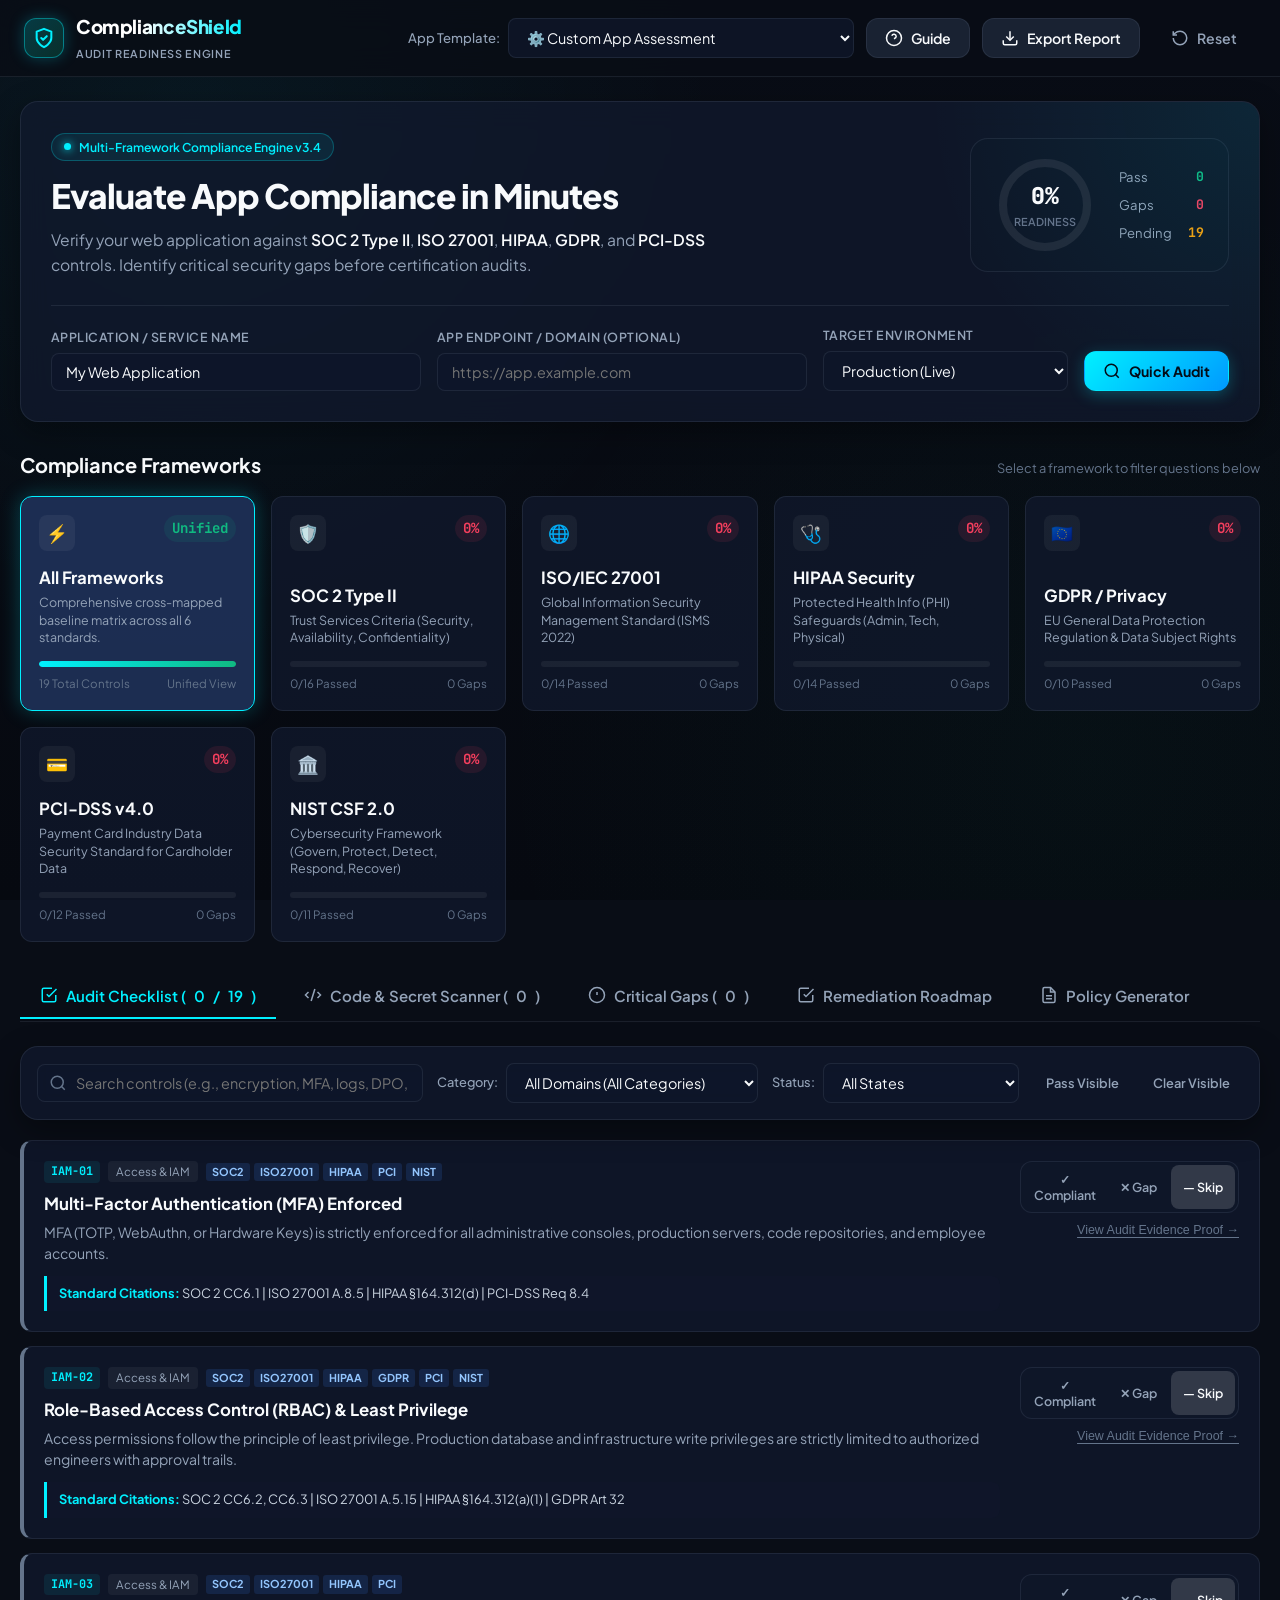
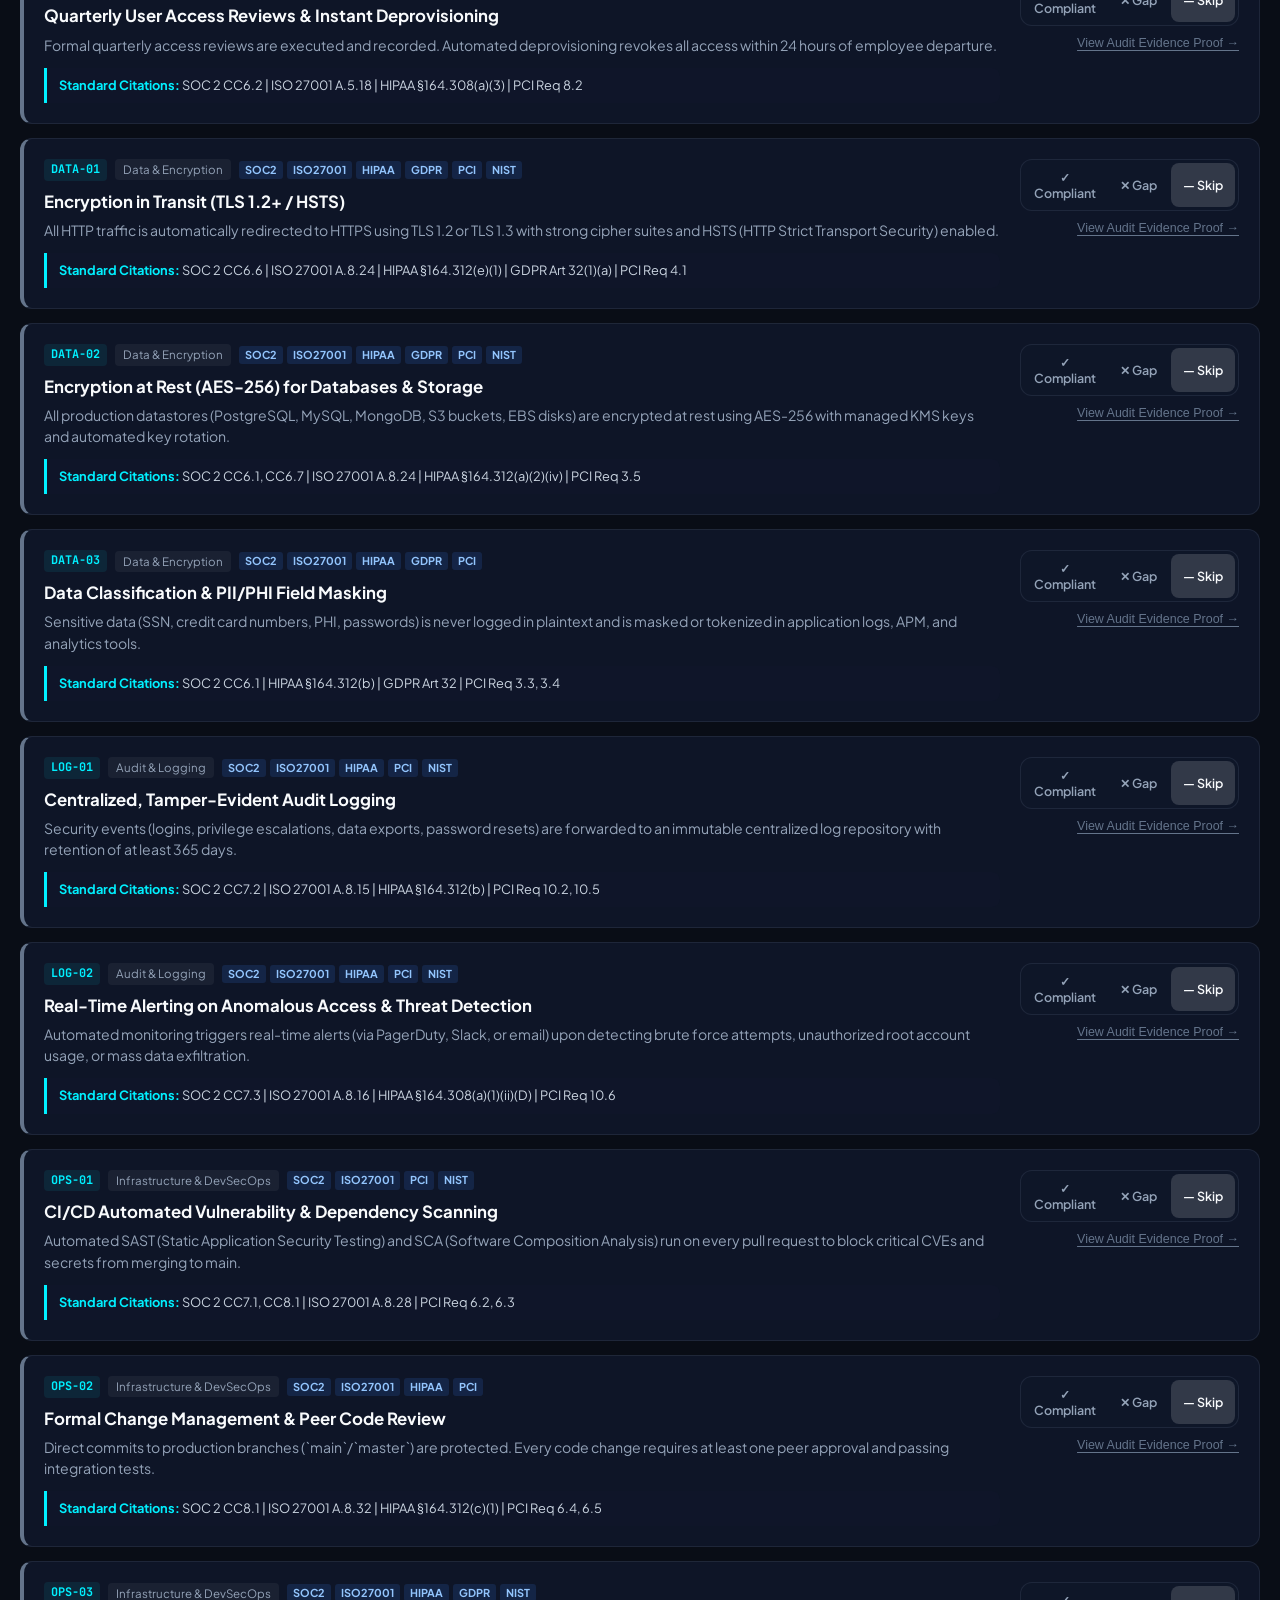
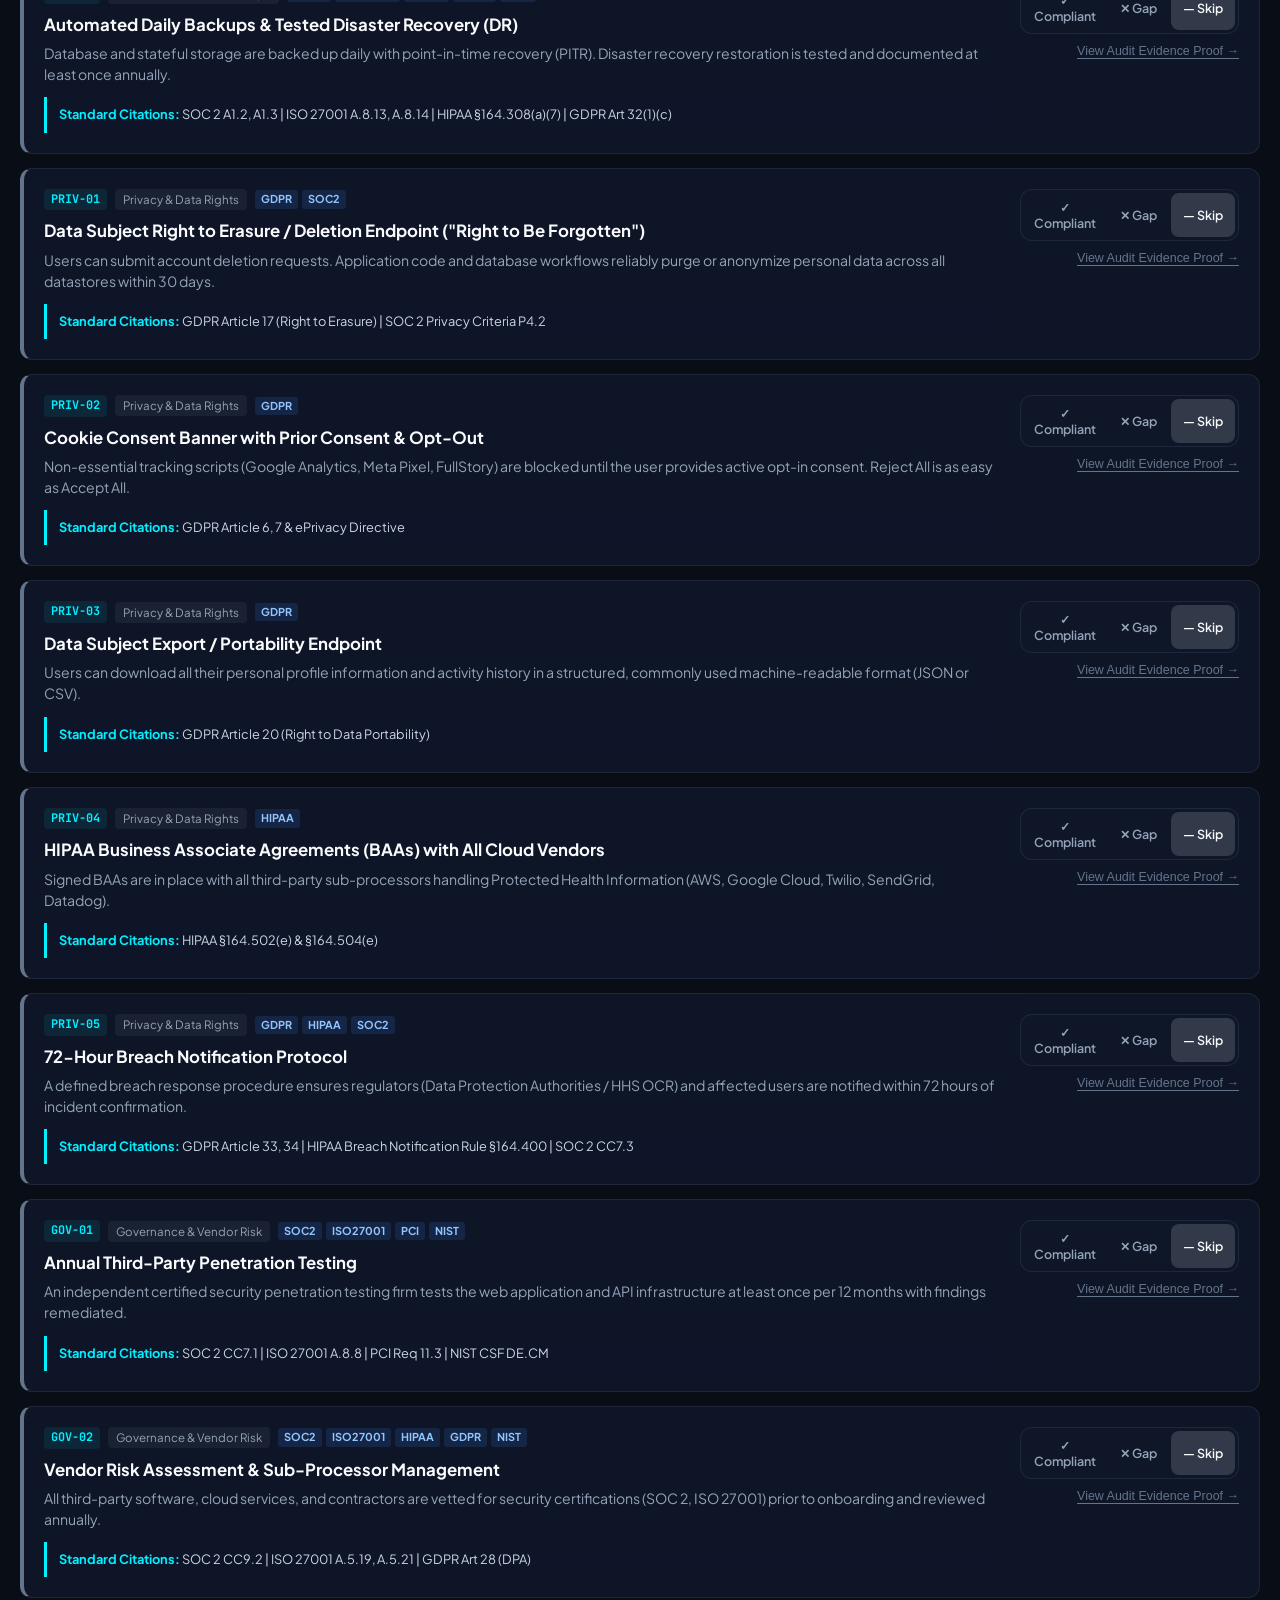
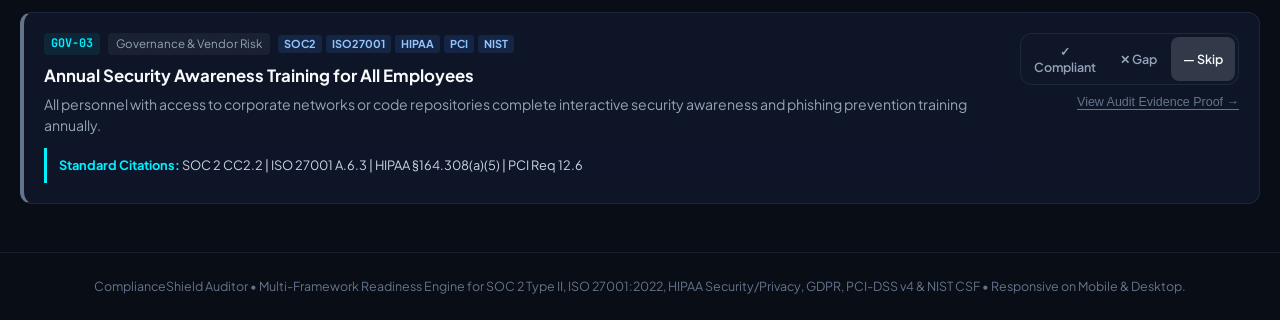
==== index.html @ cc41af9b "feat: initial commit of ComplianceShield Audit Engine & SAST Scanner" ====
<!DOCTYPE html>
<html lang="en">
<head>
  <meta charset="UTF-8">
  <meta name="viewport" content="width=device-width, initial-scale=1.0, maximum-scale=1.0, user-scalable=no">
  <title>ComplianceShield | SOC 2, ISO 27001, HIPAA & GDPR Readiness Scanner</title>
  <meta name="description" content="Instant multi-framework security and compliance readiness auditor for SOC 2, ISO 27001, HIPAA, GDPR, PCI-DSS, and NIST CSF. Mobile and PC responsive.">
  <link rel="preconnect" href="https://fonts.googleapis.com">
  <link rel="preconnect" href="https://fonts.gstatic.com" crossorigin>
  <link href="https://fonts.googleapis.com/css2?family=Plus+Jakarta+Sans:wght@300;400;500;600;700;800&family=JetBrains+Mono:wght@400;500;600&display=swap" rel="stylesheet">
  <link rel="stylesheet" href="styles.css">
</head>
<body>
  <div class="app-layout">
    <!-- Top Navigation Header -->
    <header class="top-nav" id="topNav">
      <div class="nav-brand">
        <div class="brand-shield-icon">
          <svg viewBox="0 0 24 24" fill="none" stroke="currentColor" stroke-width="2.2" stroke-linecap="round" stroke-linejoin="round">
            <path d="M12 22s8-4 8-10V5l-8-3-8 3v7c0 6 8 10 8 10z"/>
            <path d="m9 12 2 2 4-4"/>
          </svg>
        </div>
        <div class="brand-text">
          <span class="brand-title">ComplianceShield</span>
          <span class="brand-badge">Audit Readiness Engine</span>
        </div>
      </div>

      <!-- Quick Preset & Meta Controls -->
      <div class="nav-actions">
        <div class="preset-dropdown-wrapper">
          <label for="samplePreset" class="preset-label">App Template:</label>
          <select id="samplePreset" class="custom-select">
            <option value="custom">⚙️ Custom App Assessment</option>
            <option value="saas">☁️ B2B SaaS Enterprise Platform</option>
            <option value="health">🏥 Telehealth & Patient Portal (HIPAA Focus)</option>
            <option value="fintech">💳 FinTech & Payments API (PCI + SOC2)</option>
            <option value="consumer">🌍 Global Consumer Web App (GDPR Focus)</option>
          </select>
        </div>

        <button id="btnUserGuide" class="btn btn-secondary btn-icon" title="How to Use This App">
          <svg viewBox="0 0 24 24" fill="none" stroke="currentColor" stroke-width="2"><circle cx="12" cy="12" r="10"/><path d="M9.09 9a3 3 0 0 1 5.83 1c0 2-3 3-3 3"/><line x1="12" y1="17" x2="12.01" y2="17"/></svg>
          <span class="btn-text">Guide</span>
        </button>

        <button id="btnExportReport" class="btn btn-secondary btn-icon" title="Export Audit Report">
          <svg viewBox="0 0 24 24" fill="none" stroke="currentColor" stroke-width="2"><path d="M21 15v4a2 2 0 0 1-2 2H5a2 2 0 0 1-2-2v-4"/><polyline points="7 10 12 15 17 10"/><line x1="12" y1="15" x2="12" y2="3"/></svg>
          <span class="btn-text">Export Report</span>
        </button>

        <button id="btnResetAll" class="btn btn-ghost" title="Reset All Answers">
          <svg viewBox="0 0 24 24" fill="none" stroke="currentColor" stroke-width="2"><path d="M3 12a9 9 0 1 0 9-9 9.75 9.75 0 0 0-6.74 2.74L3 8"/><path d="M3 3v5h5"/></svg>
          <span>Reset</span>
        </button>
      </div>
    </header>

    <!-- Main Content Area -->
    <main class="main-container">
      
      <!-- Hero Quick Scanner & Scope Configurator -->
      <section class="hero-section glass-panel">
        <div class="hero-header">
          <div class="hero-copy">
            <div class="live-pulse-badge">
              <span class="pulse-dot"></span>
              <span>Multi-Framework Compliance Engine v3.4</span>
            </div>
            <h1 class="hero-title">Evaluate App Compliance in Minutes</h1>
            <p class="hero-subtitle">
              Verify your web application against <strong>SOC 2 Type II</strong>, <strong>ISO 27001</strong>, <strong>HIPAA</strong>, <strong>GDPR</strong>, and <strong>PCI-DSS</strong> controls. Identify critical security gaps before certification audits.
            </p>
          </div>
          <div class="hero-stat-card">
            <div class="stat-circle-box">
              <svg class="progress-ring" width="100" height="100">
                <circle class="progress-ring-bg" stroke-width="8" cx="50" cy="50" r="42" fill="transparent" />
                <circle class="progress-ring-val" id="overallRing" stroke-width="8" cx="50" cy="50" r="42" fill="transparent" stroke-dasharray="264" stroke-dashoffset="264" />
              </svg>
              <div class="stat-number-wrapper">
                <span class="stat-val" id="overallScoreVal">0%</span>
                <span class="stat-label">Readiness</span>
              </div>
            </div>
            <div class="stat-breakdown-mini">
              <div class="mini-stat-item">
                <span class="label">Pass</span>
                <span class="val green" id="passCount">0</span>
              </div>
              <div class="mini-stat-item">
                <span class="label">Gaps</span>
                <span class="val red" id="gapCount">0</span>
              </div>
              <div class="mini-stat-item">
                <span class="label">Pending</span>
                <span class="val amber" id="pendingCount">0</span>
              </div>
            </div>
          </div>
        </div>

        <!-- App Details & URL Quick Check bar -->
        <div class="quick-scanner-bar">
          <div class="input-group flex-2">
            <label for="appNameInput">Application / Service Name</label>
            <input type="text" id="appNameInput" placeholder="e.g. Acme Cloud Platform" value="My Web Application">
          </div>
          <div class="input-group flex-2">
            <label for="appUrlInput">App Endpoint / Domain (Optional)</label>
            <input type="text" id="appUrlInput" placeholder="https://app.example.com">
          </div>
          <div class="input-group flex-1">
            <label for="envSelect">Target Environment</label>
            <select id="envSelect">
              <option value="prod">Production (Live)</option>
              <option value="staging">Staging / Pre-prod</option>
              <option value="mvp">Pre-launch MVP</option>
            </select>
          </div>
          <div class="input-action">
            <button id="btnFastScan" class="btn btn-primary">
              <svg viewBox="0 0 24 24" fill="none" stroke="currentColor" stroke-width="2"><circle cx="11" cy="11" r="8"/><path d="m21 21-4.3-4.3"/></svg>
              <span>Quick Audit</span>
            </button>
          </div>
        </div>
      </section>

      <!-- Framework Scorecards Grid -->
      <section class="frameworks-overview">
        <div class="section-title-row">
          <h2 class="section-title">Compliance Frameworks</h2>
          <span class="section-hint">Select a framework to filter questions below</span>
        </div>
        <div class="framework-cards-grid" id="frameworkCardsContainer">
          <!-- Rendered via JavaScript -->
        </div>
      </section>

      <!-- View Navigation Tabs: Checklist vs Gap Analysis vs Remediation Plan -->
      <div class="tab-navigation">
        <button class="nav-tab active" data-tab="checklist">
          <svg viewBox="0 0 24 24" fill="none" stroke="currentColor" stroke-width="2"><path d="M9 11l3 3L22 4"/><path d="M21 12v7a2 2 0 0 1-2 2H5a2 2 0 0 1-2-2V5a2 2 0 0 1 2-2h11"/></svg>
          Audit Checklist (<span id="tabAnsweredCount">0</span>/<span id="tabTotalCount">0</span>)
        </button>
        <button class="nav-tab" data-tab="codescan">
          <svg viewBox="0 0 24 24" fill="none" stroke="currentColor" stroke-width="2"><path d="m18 16 4-4-4-4"/><path d="m6 8-4 4 4 4"/><path d="m14.5 4-5 16"/></svg>
          Code & Secret Scanner (<span id="tabCodeVulnCount" class="badge-accent">0</span>)
        </button>
        <button class="nav-tab" data-tab="gaps">
          <svg viewBox="0 0 24 24" fill="none" stroke="currentColor" stroke-width="2"><circle cx="12" cy="12" r="10"/><line x1="12" y1="8" x2="12" y2="12"/><line x1="12" y1="16" x2="12.01" y2="16"/></svg>
          Critical Gaps (<span id="tabGapsCount">0</span>)
        </button>
        <button class="nav-tab" data-tab="remediation">
          <svg viewBox="0 0 24 24" fill="none" stroke="currentColor" stroke-width="2"><polyline points="9 11 12 14 22 4"/><path d="M21 12v7a2 2 0 0 1-2 2H5a2 2 0 0 1-2-2V5a2 2 0 0 1 2-2h11"/></svg>
          Remediation Roadmap
        </button>
        <button class="nav-tab" data-tab="policies">
          <svg viewBox="0 0 24 24" fill="none" stroke="currentColor" stroke-width="2"><path d="M14 2H6a2 2 0 0 0-2 2v16a2 2 0 0 0 2 2h12a2 2 0 0 0 2-2V8z"/><polyline points="14 2 14 8 20 8"/><line x1="16" y1="13" x2="8" y2="13"/><line x1="16" y1="17" x2="8" y2="17"/></svg>
          Policy Generator
        </button>
      </div>

      <!-- TAB 1: Audit Checklist View -->
      <section id="view-checklist" class="tab-view active">
        <!-- Filter and Search Toolbar -->
        <div class="checklist-toolbar glass-panel">
          <div class="search-box">
            <svg viewBox="0 0 24 24" fill="none" stroke="currentColor" stroke-width="2"><circle cx="11" cy="11" r="8"/><path d="m21 21-4.3-4.3"/></svg>
            <input type="text" id="checklistSearch" placeholder="Search controls (e.g., encryption, MFA, logs, DPO, backup)...">
          </div>

          <div class="filter-group">
            <span class="filter-label">Category:</span>
            <select id="categoryFilter" class="custom-select">
              <option value="all">All Domains (All Categories)</option>
              <option value="Access & IAM">Access & Identity (IAM)</option>
              <option value="Data & Encryption">Data Security & Encryption</option>
              <option value="Audit & Logging">Logging & Incident Detection</option>
              <option value="Infrastructure & DevSecOps">Infrastructure & DevSecOps</option>
              <option value="Privacy & Data Rights">Privacy & Data Subject Rights</option>
              <option value="Governance & Vendor Risk">Governance & Vendor Risk</option>
            </select>
          </div>

          <div class="filter-group">
            <span class="filter-label">Status:</span>
            <select id="statusFilter" class="custom-select">
              <option value="all">All States</option>
              <option value="compliant">Compliant (Passed)</option>
              <option value="gap">Non-Compliant (Gap)</option>
              <option value="unanswered">Unanswered</option>
            </select>
          </div>

          <div class="quick-batch-btns">
            <button id="btnBatchPass" class="btn btn-sm btn-ghost" title="Mark visible as Compliant">Pass Visible</button>
            <button id="btnBatchClear" class="btn btn-sm btn-ghost" title="Clear visible">Clear Visible</button>
          </div>
        </div>

        <!-- Questions Matrix Container -->
        <div class="controls-list" id="controlsContainer">
          <!-- Dynamically populated -->
        </div>
      </section>

      <!-- TAB: Code & Secret Scanner View -->
      <section id="view-codescan" class="tab-view">
        <div class="codescan-header glass-panel">
          <div class="codescan-copy">
            <div class="live-pulse-badge" style="background: rgba(244, 63, 94, 0.1); border-color: rgba(244, 63, 94, 0.3); color: var(--red);">
              <span class="pulse-dot" style="background-color: var(--red); box-shadow: 0 0 8px var(--red);"></span>
              <span>Client-Side SAST & Secret Scanner (OWASP Top 10 + CWE)</span>
            </div>
            <h3>Static Code Security & Secret Vulnerability Inspector</h3>
            <p>Paste code, configurations, or <code>.env</code> files to instantly detect <strong>SQL Injections</strong> (database hijacking), <strong>leaked API keys/credentials</strong>, <strong>remote code execution (eval)</strong>, and <strong>insecure cryptography</strong>. Runs 100% in your browser without uploading code anywhere.</p>
          </div>
          <div class="codescan-header-actions">
            <span class="scan-privacy-badge">🔒 100% Client-Side &bull; Zero Cloud Upload</span>
          </div>
        </div>

        <div class="codescan-layout">
          <!-- Left: Code Editor & Presets -->
          <div class="codescan-editor-box glass-panel">
            <div class="editor-toolbar">
              <span class="toolbar-label">Load Vulnerability Presets:</span>
              <div class="preset-pill-group">
                <button class="pill-btn" id="btnPresetSqli" title="Test SQL injection flaw">💉 SQL Injection Flaw</button>
                <button class="pill-btn" id="btnPresetSecrets" title="Test hardcoded API key leaks">🔑 Hardcoded Keys & Secrets</button>
                <button class="pill-btn" id="btnPresetEval" title="Test dangerous eval/RCE pattern">⚡ Dangerous eval / RCE</button>
                <button class="pill-btn" id="btnPresetSecure" title="Test secure parameterized code">🛡️ Clean Secure Code</button>
              </div>
            </div>

            <div class="file-dropzone" id="fileDropzone">
              <input type="file" id="codeFileInput" class="file-input-hidden" accept=".js,.ts,.py,.sql,.php,.env,.json,.txt,.java,.go">
              <svg viewBox="0 0 24 24" fill="none" stroke="currentColor" stroke-width="2"><path d="M21 15v4a2 2 0 0 1-2 2H5a2 2 0 0 1-2-2v-4"/><polyline points="17 8 12 3 7 8"/><line x1="12" y1="3" x2="12" y2="15"/></svg>
              <span>Click or Drop source code / <code>.env</code> file here to scan</span>
            </div>

            <div class="textarea-wrapper">
              <textarea id="codeEditorInput" class="code-textarea" placeholder="Paste your JavaScript, TypeScript, Python, SQL, PHP, or .env code here to scan for security flaws..."></textarea>
            </div>

            <div class="editor-bottom-bar">
              <div class="editor-meta">
                <span id="codeLineCount">0 lines</span> &bull; <span id="codeCharCount">0 characters</span>
              </div>
              <div class="editor-actions">
                <button id="btnClearCode" class="btn btn-ghost btn-sm">Clear Code</button>
                <button id="btnRunCodeScan" class="btn btn-primary">
                  <svg viewBox="0 0 24 24" fill="none" stroke="currentColor" stroke-width="2"><polygon points="13 2 3 14 12 14 11 22 21 10 12 10 13 2"/></svg>
                  <span>⚡ Scan Code for Flaws</span>
                </button>
              </div>
            </div>
          </div>

          <!-- Right: Security Report & Findings -->
          <div class="codescan-results-box glass-panel">
            <div class="results-header">
              <div class="results-title-group">
                <h4>Vulnerability Analysis Report</h4>
                <span class="results-sub" id="scanTimestamp">Ready for scan</span>
              </div>
              <div class="scan-grade-badge grade-neutral" id="scanRiskGrade">
                <span>GRADE</span>
                <strong id="gradeLetter">—</strong>
              </div>
            </div>

            <!-- Mini Summary Metric Row -->
            <div class="scan-metrics-row">
              <div class="metric-chip">
                <span class="m-val red" id="flawsCritical">0</span>
                <span class="m-label">Critical</span>
              </div>
              <div class="metric-chip">
                <span class="m-val amber" id="flawsHigh">0</span>
                <span class="m-label">High</span>
              </div>
              <div class="metric-chip">
                <span class="m-val blue" id="flawsSecrets">0</span>
                <span class="m-label">Secrets Leaked</span>
              </div>
              <div class="metric-chip">
                <span class="m-val purple" id="flawsSql">0</span>
                <span class="m-label">Database Attacks</span>
              </div>
            </div>

            <div class="sync-actions-bar" id="syncActionBar" style="display: none;">
              <span class="sync-text">Found issues affecting compliance audit!</span>
              <button id="btnSyncWithAudit" class="btn btn-sm btn-secondary">
                🔄 Sync Findings to Compliance Matrix
              </button>
            </div>

            <!-- Findings List -->
            <div class="findings-scroll-container" id="findingsContainer">
              <div class="empty-findings-state">
                <svg viewBox="0 0 24 24" fill="none" stroke="currentColor" stroke-width="1.5"><path d="M12 22s8-4 8-10V5l-8-3-8 3v7c0 6 8 10 8 10z"/></svg>
                <p>Paste code or select a preset on the left, then click <strong>"Scan Code for Flaws"</strong> to inspect for security vulnerabilities.</p>
              </div>
            </div>
          </div>
        </div>
      </section>

      <!-- TAB 2: Critical Gaps View -->
      <section id="view-gaps" class="tab-view">
        <div class="gaps-header glass-panel">
          <div class="gaps-summary-text">
            <h3>Discovered Non-Compliance Findings</h3>
            <p>The following controls are missing or not verified. Address these before filing for official audit or attestation.</p>
          </div>
          <div class="gaps-severity-pills">
            <span class="sev-pill high"><span class="dot"></span> <b id="highGapCount">0</b> High Severity</span>
            <span class="sev-pill med"><span class="dot"></span> <b id="medGapCount">0</b> Medium</span>
            <span class="sev-pill low"><span class="dot"></span> <b id="lowGapCount">0</b> Low</span>
          </div>
        </div>
        <div class="gaps-list" id="gapsContainer">
          <!-- Dynamically populated -->
        </div>
      </section>

      <!-- TAB 3: Remediation Roadmap -->
      <section id="view-remediation" class="tab-view">
        <div class="roadmap-card glass-panel">
          <div class="roadmap-header">
            <h3>Actionable Compliance Fast-Track Roadmap</h3>
            <p>Prioritized checklist to get your app audit-ready with minimal operational friction.</p>
          </div>
          <div class="roadmap-stages" id="roadmapContainer">
            <!-- Dynamically populated -->
          </div>
        </div>
      </section>

      <!-- TAB 4: Policy Template Generator -->
      <section id="view-policies" class="tab-view">
        <div class="policy-gen-layout glass-panel">
          <div class="policy-sidebar">
            <h4 class="sidebar-title">Select Audit Document</h4>
            <ul class="policy-list">
              <li class="policy-item active" data-policy="ir">🚨 Incident Response Policy</li>
              <li class="policy-item" data-policy="access">🔑 Access Control & MFA Policy</li>
              <li class="policy-item" data-policy="retention">🗑️ Data Retention & Erasure Policy (GDPR)</li>
              <li class="policy-item" data-policy="bcdr">💾 Business Continuity & Disaster Recovery</li>
              <li class="policy-item" data-policy="vendor">🤝 Third-Party Vendor Risk Assessment</li>
              <li class="policy-item" data-policy="hipaa_baa">🩺 HIPAA Business Associate Agreement (BAA)</li>
            </ul>
          </div>
          <div class="policy-content">
            <div class="policy-content-header">
              <h3 id="policyTitle">Incident Response Plan & Breach Protocol</h3>
              <div class="policy-actions">
                <button id="btnCopyPolicy" class="btn btn-sm btn-secondary">
                  <svg viewBox="0 0 24 24" fill="none" stroke="currentColor" stroke-width="2"><rect x="9" y="9" width="13" height="13" rx="2" ry="2"/><path d="M5 15H4a2 2 0 0 1-2-2V4a2 2 0 0 1 2-2h9a2 2 0 0 1 2 2v1"/></svg>
                  Copy Markdown
                </button>
              </div>
            </div>
            <pre class="policy-preview" id="policyPreview"></pre>
          </div>
        </div>
      </section>

    </main>

    <!-- Modal for Detailed Control Inspector -->
    <div class="modal-backdrop" id="controlModal">
      <div class="modal-dialog glass-panel">
        <div class="modal-header">
          <div>
            <span class="modal-category" id="modalCategory">Access Control</span>
            <h3 class="modal-title" id="modalTitle">Control Details</h3>
          </div>
          <button class="modal-close" id="btnModalClose">&times;</button>
        </div>
        <div class="modal-body" id="modalBody">
          <!-- Filled by JS -->
        </div>
        <div class="modal-footer">
          <button class="btn btn-ghost" id="btnModalClose2">Close</button>
          <div class="modal-toggle-actions">
            <button class="btn btn-outline-danger" id="btnModalMarkGap">Mark Non-Compliant</button>
            <button class="btn btn-primary" id="btnModalMarkCompliant">Mark Compliant</button>
          </div>
        </div>
      </div>
    </div>

    <!-- Export Audit Report Printable Modal -->
    <div class="modal-backdrop" id="exportModal">
      <div class="modal-dialog modal-lg glass-panel printable-modal">
        <div class="modal-header">
          <div>
            <span class="modal-category">Formal Audit Assessment</span>
            <h3 class="modal-title">Readiness Executive Summary</h3>
          </div>
          <button class="modal-close" id="btnExportModalClose">&times;</button>
        </div>
        <div class="modal-body" id="exportReportContent">
          <!-- Populated by JS -->
        </div>
        <div class="modal-footer">
          <button class="btn btn-ghost" id="btnExportModalClose2">Cancel</button>
          <button class="btn btn-secondary" id="btnDownloadJson">Download JSON</button>
          <button class="btn btn-primary" id="btnPrintReport">Print / Save as PDF</button>
        </div>
      </div>
    </div>

    <!-- User Guide Interactive Modal -->
    <div class="modal-backdrop" id="guideModal">
      <div class="modal-dialog modal-lg glass-panel">
        <div class="modal-header">
          <div>
            <span class="modal-category">Interactive Tutorial</span>
            <h3 class="modal-title">📖 ComplianceShield User Guide & Walkthrough</h3>
          </div>
          <button class="modal-close" id="btnGuideModalClose">&times;</button>
        </div>
        <div class="modal-body" style="display: flex; flex-direction: column; gap: 18px;">
          <div style="background: rgba(0, 240, 255, 0.05); border: 1px solid rgba(0, 240, 255, 0.2); padding: 14px; border-radius: var(--radius-sm); font-size: 0.9rem;">
            <strong style="color: var(--cyan);">💡 Zero Setup Required:</strong> This application runs 100% in your browser. All assessment progress and code scan results are stored safely on your device without transmitting data over the internet.
          </div>

          <div style="display: grid; grid-template-columns: repeat(auto-fit, minmax(260px, 1fr)); gap: 14px;">
            <div style="background: rgba(15, 23, 42, 0.7); border: 1px solid var(--border-color); padding: 16px; border-radius: var(--radius-sm);">
              <h4 style="color: var(--cyan); margin-bottom: 6px;">1. Set Scope & Quick Audit</h4>
              <p style="font-size: 0.85rem; color: var(--text-secondary);">Enter your app name and domain. Click <strong>"Quick Audit"</strong> to auto-evaluate baseline TLS, Git branch protection, and backup configurations.</p>
            </div>

            <div style="background: rgba(15, 23, 42, 0.7); border: 1px solid var(--border-color); padding: 16px; border-radius: var(--radius-sm);">
              <h4 style="color: var(--purple); margin-bottom: 6px;">2. Test Industry Presets</h4>
              <p style="font-size: 0.85rem; color: var(--text-secondary);">Use the <strong>App Template</strong> dropdown in the top bar to load realistic profiles: SaaS (SOC 2), Telehealth (HIPAA), or FinTech (PCI-DSS).</p>
            </div>

            <div style="background: rgba(15, 23, 42, 0.7); border: 1px solid var(--border-color); padding: 16px; border-radius: var(--radius-sm);">
              <h4 style="color: var(--red); margin-bottom: 6px;">3. Code & Secret Scanner</h4>
              <p style="font-size: 0.85rem; color: var(--text-secondary);">Switch to the <strong>"Code & Secret Scanner"</strong> tab. Test presets like <em>SQL Injection</em> or <em>Hardcoded Secrets</em> to see live line-by-line flaw detection and fixes.</p>
            </div>

            <div style="background: rgba(15, 23, 42, 0.7); border: 1px solid var(--border-color); padding: 16px; border-radius: var(--radius-sm);">
              <h4 style="color: var(--green); margin-bottom: 6px;">4. Audit Checklist & Proof</h4>
              <p style="font-size: 0.85rem; color: var(--text-secondary);">Mark controls as <strong>✓ Compliant</strong> or <strong>✕ Gap</strong>. Click <em>"View Audit Evidence Proof"</em> to see exact screenshots & logs required by certified auditors.</p>
            </div>

            <div style="background: rgba(15, 23, 42, 0.7); border: 1px solid var(--border-color); padding: 16px; border-radius: var(--radius-sm);">
              <h4 style="color: var(--amber); margin-bottom: 6px;">5. Remediation Roadmap</h4>
              <p style="font-size: 0.85rem; color: var(--text-secondary);">Check the <strong>Remediation Roadmap</strong> tab for a 3-phase execution checklist (Weeks 1 to 6) to eliminate critical gaps prior to audit observation windows.</p>
            </div>

            <div style="background: rgba(15, 23, 42, 0.7); border: 1px solid var(--border-color); padding: 16px; border-radius: var(--radius-sm);">
              <h4 style="color: #60a5fa; margin-bottom: 6px;">6. Policy Gen & PDF Export</h4>
              <p style="font-size: 0.85rem; color: var(--text-secondary);">Copy markdown policies (Incident Response, BCDR, HIPAA BAA). Click <strong>"Export Report"</strong> to print a formal PDF summary for leadership.</p>
            </div>
          </div>
        </div>
        <div class="modal-footer">
          <button class="btn btn-primary" id="btnGuideModalClose2" style="width: 100%;">Got It, Let's Start!</button>
        </div>
      </div>
    </div>
    <div class="toast-container" id="toastContainer"></div>

    <footer class="app-footer">
      <p>ComplianceShield Auditor &bull; Multi-Framework Readiness Engine for SOC 2 Type II, ISO 27001:2022, HIPAA Security/Privacy, GDPR, PCI-DSS v4 & NIST CSF &bull; Responsive on Mobile & Desktop.</p>
    </footer>
  </div>

  <script src="app.js"></script>
</body>
</html>
---- styles.css ----
/* ==========================================================================
   ComplianceShield - High-Performance Dark Security Theme
   Mobile & PC Fully Responsive Stylesheet
   ========================================================================== */

:root {
  /* Core Color Palette */
  --bg-main: #090d16;
  --bg-surface: #0f172a;
  --bg-card: rgba(18, 27, 47, 0.7);
  --bg-card-hover: rgba(28, 41, 70, 0.85);
  --bg-card-active: rgba(30, 48, 86, 0.95);
  
  --border-color: rgba(148, 163, 184, 0.12);
  --border-focus: #00f0ff;
  
  /* Text */
  --text-primary: #f8fafc;
  --text-secondary: #94a3b8;
  --text-muted: #64748b;
  
  /* Framework Accents */
  --cyan: #00f0ff;
  --cyan-glow: rgba(0, 240, 255, 0.25);
  --green: #10b981;
  --green-glow: rgba(16, 185, 129, 0.25);
  --green-bg: rgba(16, 185, 129, 0.1);
  --amber: #f59e0b;
  --amber-glow: rgba(245, 158, 11, 0.25);
  --amber-bg: rgba(245, 158, 11, 0.1);
  --red: #f43f5e;
  --red-glow: rgba(244, 63, 94, 0.25);
  --red-bg: rgba(244, 63, 94, 0.1);
  --blue: #3b82f6;
  --purple: #a855f7;
  
  /* Typography */
  --font-sans: 'Plus Jakarta Sans', -apple-system, BlinkMacSystemFont, "Segoe UI", Roboto, sans-serif;
  --font-mono: 'JetBrains Mono', monospace;
  
  /* Geometry & Transitions */
  --radius-sm: 8px;
  --radius-md: 12px;
  --radius-lg: 18px;
  --radius-xl: 24px;
  --transition: all 0.2s cubic-bezier(0.16, 1, 0.3, 1);
}

/* Reset & Box Sizing */
*, *::before, *::after {
  box-sizing: border-box;
  margin: 0;
  padding: 0;
}

body {
  font-family: var(--font-sans);
  background-color: var(--bg-main);
  color: var(--text-primary);
  line-height: 1.5;
  min-height: 100vh;
  background-image: 
    radial-gradient(circle at 15% 15%, rgba(0, 240, 255, 0.05) 0%, transparent 40%),
    radial-gradient(circle at 85% 85%, rgba(16, 185, 129, 0.04) 0%, transparent 45%),
    linear-gradient(180deg, #090d16 0%, #060910 100%);
  background-attachment: fixed;
  -webkit-font-smoothing: antialiased;
}

/* Layout Wrapper */
.app-layout {
  display: flex;
  flex-direction: column;
  min-height: 100vh;
}

/* Glass panel style */
.glass-panel {
  background: var(--bg-card);
  backdrop-filter: blur(14px);
  -webkit-backdrop-filter: blur(14px);
  border: 1px solid var(--border-color);
  border-radius: var(--radius-lg);
  box-shadow: 0 10px 30px rgba(0, 0, 0, 0.35);
}

/* Buttons */
.btn {
  display: inline-flex;
  align-items: center;
  justify-content: center;
  gap: 8px;
  font-family: var(--font-sans);
  font-size: 0.88rem;
  font-weight: 600;
  padding: 10px 18px;
  border-radius: var(--radius-md);
  border: 1px solid transparent;
  cursor: pointer;
  transition: var(--transition);
  text-decoration: none;
  white-space: nowrap;
}

.btn svg {
  width: 18px;
  height: 18px;
  flex-shrink: 0;
}

.btn-primary {
  background: linear-gradient(135deg, #00f0ff 0%, #0099ff 100%);
  color: #030a16;
  font-weight: 700;
  box-shadow: 0 4px 15px var(--cyan-glow);
}
.btn-primary:hover {
  transform: translateY(-2px);
  box-shadow: 0 6px 22px rgba(0, 240, 255, 0.45);
}

.btn-secondary {
  background: rgba(30, 41, 59, 0.8);
  color: var(--text-primary);
  border: 1px solid var(--border-color);
}
.btn-secondary:hover {
  background: rgba(51, 65, 85, 0.9);
  border-color: rgba(148, 163, 184, 0.3);
}

.btn-ghost {
  background: transparent;
  color: var(--text-secondary);
  border: 1px solid transparent;
}
.btn-ghost:hover {
  background: rgba(255, 255, 255, 0.05);
  color: var(--text-primary);
}

.btn-outline-danger {
  background: var(--red-bg);
  color: var(--red);
  border: 1px solid rgba(244, 63, 94, 0.3);
}
.btn-outline-danger:hover {
  background: rgba(244, 63, 94, 0.2);
}

.btn-sm {
  padding: 6px 12px;
  font-size: 0.8rem;
  border-radius: var(--radius-sm);
}

/* Custom Select & Inputs */
.custom-select, input[type="text"], select {
  font-family: var(--font-sans);
  background: rgba(15, 23, 42, 0.85);
  color: var(--text-primary);
  border: 1px solid var(--border-color);
  border-radius: var(--radius-sm);
  padding: 9px 14px;
  font-size: 0.9rem;
  outline: none;
  transition: var(--transition);
}

.custom-select:focus, input[type="text"]:focus, select:focus {
  border-color: var(--cyan);
  box-shadow: 0 0 0 2px var(--cyan-glow);
}

/* ==========================================================================
   Header Navigation
   ========================================================================== */
.top-nav {
  position: sticky;
  top: 0;
  z-index: 100;
  background: rgba(9, 13, 22, 0.85);
  backdrop-filter: blur(16px);
  -webkit-backdrop-filter: blur(16px);
  border-bottom: 1px solid var(--border-color);
  padding: 12px 24px;
  display: flex;
  align-items: center;
  justify-content: space-between;
  gap: 16px;
}

.nav-brand {
  display: flex;
  align-items: center;
  gap: 12px;
}

.brand-shield-icon {
  width: 40px;
  height: 40px;
  border-radius: var(--radius-md);
  background: linear-gradient(135deg, rgba(0, 240, 255, 0.2) 0%, rgba(16, 185, 129, 0.2) 100%);
  border: 1px solid rgba(0, 240, 255, 0.4);
  display: flex;
  align-items: center;
  justify-content: center;
  color: var(--cyan);
  box-shadow: 0 0 15px var(--cyan-glow);
}

.brand-shield-icon svg {
  width: 22px;
  height: 22px;
}

.brand-title {
  font-size: 1.18rem;
  font-weight: 800;
  letter-spacing: -0.02em;
  background: linear-gradient(90deg, #ffffff 40%, var(--cyan) 100%);
  -webkit-background-clip: text;
  -webkit-text-fill-color: transparent;
  display: block;
}

.brand-badge {
  font-size: 0.68rem;
  font-weight: 600;
  text-transform: uppercase;
  letter-spacing: 0.06em;
  color: var(--text-secondary);
}

.nav-actions {
  display: flex;
  align-items: center;
  gap: 12px;
}

.preset-dropdown-wrapper {
  display: flex;
  align-items: center;
  gap: 8px;
}

.preset-label {
  font-size: 0.82rem;
  color: var(--text-secondary);
  font-weight: 500;
}

/* ==========================================================================
   Main Container
   ========================================================================== */
.main-container {
  max-width: 1360px;
  margin: 0 auto;
  padding: 24px 20px 48px;
  width: 100%;
  flex: 1;
}

/* Hero Section */
.hero-section {
  padding: 30px;
  margin-bottom: 28px;
  position: relative;
  overflow: hidden;
}

.hero-section::before {
  content: '';
  position: absolute;
  top: 0;
  right: 0;
  width: 350px;
  height: 100%;
  background: radial-gradient(circle at 100% 0%, rgba(0, 240, 255, 0.08) 0%, transparent 70%);
  pointer-events: none;
}

.hero-header {
  display: flex;
  align-items: center;
  justify-content: space-between;
  gap: 32px;
  margin-bottom: 28px;
}

.hero-copy {
  max-width: 720px;
}

.live-pulse-badge {
  display: inline-flex;
  align-items: center;
  gap: 8px;
  background: rgba(0, 240, 255, 0.08);
  border: 1px solid rgba(0, 240, 255, 0.25);
  padding: 4px 12px;
  border-radius: 999px;
  font-size: 0.76rem;
  font-weight: 600;
  color: var(--cyan);
  margin-bottom: 14px;
}

.pulse-dot {
  width: 7px;
  height: 7px;
  background-color: var(--cyan);
  border-radius: 50%;
  box-shadow: 0 0 8px var(--cyan);
  animation: pulseAnimation 2s infinite ease-in-out;
}

@keyframes pulseAnimation {
  0%, 100% { opacity: 1; transform: scale(1); }
  50% { opacity: 0.4; transform: scale(0.8); }
}

.hero-title {
  font-size: 2.1rem;
  font-weight: 800;
  letter-spacing: -0.03em;
  line-height: 1.2;
  margin-bottom: 12px;
}

.hero-subtitle {
  font-size: 0.98rem;
  color: var(--text-secondary);
  line-height: 1.6;
}

.hero-subtitle strong {
  color: var(--text-primary);
  font-weight: 600;
}

/* Readiness circular widget */
.hero-stat-card {
  display: flex;
  align-items: center;
  gap: 24px;
  background: rgba(15, 23, 42, 0.7);
  border: 1px solid var(--border-color);
  padding: 16px 24px;
  border-radius: var(--radius-lg);
  flex-shrink: 0;
}

.stat-circle-box {
  position: relative;
  width: 100px;
  height: 100px;
  display: flex;
  align-items: center;
  justify-content: center;
}

.progress-ring {
  transform: rotate(-90deg);
}

.progress-ring-bg {
  stroke: rgba(255, 255, 255, 0.08);
}

.progress-ring-val {
  stroke: var(--cyan);
  stroke-linecap: round;
  transition: stroke-dashoffset 0.6s cubic-bezier(0.16, 1, 0.3, 1), stroke 0.3s;
}

.stat-number-wrapper {
  position: absolute;
  display: flex;
  flex-direction: column;
  align-items: center;
  justify-content: center;
}

.stat-val {
  font-size: 1.45rem;
  font-weight: 800;
  font-family: var(--font-mono);
  color: var(--text-primary);
}

.stat-label {
  font-size: 0.68rem;
  font-weight: 600;
  text-transform: uppercase;
  color: var(--text-muted);
}

.stat-breakdown-mini {
  display: flex;
  flex-direction: column;
  gap: 8px;
}

.mini-stat-item {
  display: flex;
  align-items: center;
  justify-content: space-between;
  gap: 16px;
  font-size: 0.82rem;
}

.mini-stat-item .label {
  color: var(--text-secondary);
}

.mini-stat-item .val {
  font-weight: 700;
  font-family: var(--font-mono);
}

.val.green { color: var(--green); }
.val.red { color: var(--red); }
.val.amber { color: var(--amber); }

/* Quick Scanner Bar */
.quick-scanner-bar {
  display: flex;
  flex-wrap: wrap;
  align-items: flex-end;
  gap: 16px;
  padding-top: 20px;
  border-top: 1px solid var(--border-color);
}

.input-group {
  display: flex;
  flex-direction: column;
  gap: 6px;
}

.flex-1 { flex: 1 1 180px; }
.flex-2 { flex: 2 1 240px; }

.input-group label {
  font-size: 0.78rem;
  font-weight: 600;
  color: var(--text-secondary);
  text-transform: uppercase;
  letter-spacing: 0.04em;
}

.input-action {
  display: flex;
  align-items: flex-end;
}

/* ==========================================================================
   Framework Cards Grid
   ========================================================================== */
.frameworks-overview {
  margin-bottom: 32px;
}

.section-title-row {
  display: flex;
  align-items: baseline;
  justify-content: space-between;
  margin-bottom: 16px;
}

.section-title {
  font-size: 1.25rem;
  font-weight: 700;
}

.section-hint {
  font-size: 0.8rem;
  color: var(--text-muted);
}

.framework-cards-grid {
  display: grid;
  grid-template-columns: repeat(auto-fit, minmax(220px, 1fr));
  gap: 16px;
}

.fw-card {
  background: var(--bg-card);
  border: 1px solid var(--border-color);
  border-radius: var(--radius-md);
  padding: 18px;
  cursor: pointer;
  transition: var(--transition);
  position: relative;
  overflow: hidden;
  display: flex;
  flex-direction: column;
  justify-content: space-between;
}

.fw-card:hover {
  transform: translateY(-3px);
  border-color: rgba(0, 240, 255, 0.35);
  background: var(--bg-card-hover);
  box-shadow: 0 10px 25px rgba(0, 0, 0, 0.4);
}

.fw-card.active {
  border-color: var(--cyan);
  box-shadow: 0 0 20px rgba(0, 240, 255, 0.25);
  background: var(--bg-card-active);
}

.fw-card-top {
  display: flex;
  align-items: flex-start;
  justify-content: space-between;
  margin-bottom: 14px;
}

.fw-icon-box {
  width: 36px;
  height: 36px;
  border-radius: var(--radius-sm);
  display: flex;
  align-items: center;
  justify-content: center;
  font-size: 1.1rem;
  background: rgba(255, 255, 255, 0.05);
}

.fw-score-badge {
  font-family: var(--font-mono);
  font-size: 0.88rem;
  font-weight: 700;
  padding: 3px 8px;
  border-radius: 999px;
  background: rgba(255, 255, 255, 0.06);
}

.fw-score-badge.ready { color: var(--green); background: var(--green-bg); }
.fw-score-badge.partial { color: var(--amber); background: var(--amber-bg); }
.fw-score-badge.danger { color: var(--red); background: var(--red-bg); }

.fw-name {
  font-size: 1.05rem;
  font-weight: 700;
  margin-bottom: 4px;
}

.fw-desc {
  font-size: 0.78rem;
  color: var(--text-secondary);
  line-height: 1.4;
  margin-bottom: 14px;
}

.fw-progress-track {
  width: 100%;
  height: 6px;
  background: rgba(255, 255, 255, 0.06);
  border-radius: 999px;
  overflow: hidden;
  margin-bottom: 8px;
}

.fw-progress-fill {
  height: 100%;
  border-radius: 999px;
  background: linear-gradient(90deg, #00f0ff, #10b981);
  transition: width 0.4s ease;
}

.fw-stats-mini {
  display: flex;
  justify-content: space-between;
  font-size: 0.72rem;
  color: var(--text-muted);
}

/* ==========================================================================
   Tab Navigation
   ========================================================================== */
.tab-navigation {
  display: flex;
  align-items: center;
  gap: 8px;
  border-bottom: 1px solid var(--border-color);
  margin-bottom: 24px;
  overflow-x: auto;
  scrollbar-width: none;
  padding-bottom: 2px;
}

.tab-navigation::-webkit-scrollbar {
  display: none;
}

.nav-tab {
  background: transparent;
  border: none;
  color: var(--text-secondary);
  font-family: var(--font-sans);
  font-size: 0.94rem;
  font-weight: 600;
  padding: 12px 20px;
  cursor: pointer;
  display: inline-flex;
  align-items: center;
  gap: 8px;
  border-bottom: 2px solid transparent;
  transition: var(--transition);
  white-space: nowrap;
}

.nav-tab svg {
  width: 18px;
  height: 18px;
}

.nav-tab:hover {
  color: var(--text-primary);
}

.nav-tab.active {
  color: var(--cyan);
  border-bottom-color: var(--cyan);
}

.tab-view {
  display: none;
}

.tab-view.active {
  display: block;
  animation: fadeIn 0.25s ease-out;
}

@keyframes fadeIn {
  from { opacity: 0; transform: translateY(6px); }
  to { opacity: 1; transform: translateY(0); }
}

/* ==========================================================================
   Checklist View & Toolbar
   ========================================================================== */
.checklist-toolbar {
  padding: 16px;
  margin-bottom: 20px;
  display: flex;
  flex-wrap: wrap;
  align-items: center;
  gap: 14px;
}

.search-box {
  flex: 2 1 260px;
  position: relative;
  display: flex;
  align-items: center;
}

.search-box svg {
  position: absolute;
  left: 12px;
  width: 18px;
  height: 18px;
  color: var(--text-muted);
  pointer-events: none;
}

.search-box input {
  width: 100%;
  padding-left: 38px;
}

.filter-group {
  display: flex;
  align-items: center;
  gap: 8px;
}

.filter-label {
  font-size: 0.8rem;
  color: var(--text-secondary);
  font-weight: 500;
  white-space: nowrap;
}

.quick-batch-btns {
  margin-left: auto;
  display: flex;
  gap: 8px;
}

/* Control Cards List */
.controls-list {
  display: flex;
  flex-direction: column;
  gap: 14px;
}

.control-card {
  background: var(--bg-card);
  border: 1px solid var(--border-color);
  border-radius: var(--radius-md);
  padding: 20px;
  display: flex;
  align-items: flex-start;
  justify-content: space-between;
  gap: 20px;
  transition: var(--transition);
}

.control-card:hover {
  background: var(--bg-card-hover);
  border-color: rgba(255, 255, 255, 0.18);
}

.control-card.status-compliant {
  border-left: 4px solid var(--green);
}

.control-card.status-gap {
  border-left: 4px solid var(--red);
}

.control-card.status-unanswered {
  border-left: 4px solid var(--text-muted);
}

.ctrl-main {
  flex: 1;
}

.ctrl-meta {
  display: flex;
  flex-wrap: wrap;
  align-items: center;
  gap: 8px;
  margin-bottom: 8px;
}

.ctrl-id-badge {
  font-family: var(--font-mono);
  font-size: 0.74rem;
  font-weight: 700;
  color: var(--cyan);
  background: rgba(0, 240, 255, 0.08);
  padding: 2px 7px;
  border-radius: 4px;
}

.ctrl-cat-tag {
  font-size: 0.72rem;
  color: var(--text-secondary);
  background: rgba(255, 255, 255, 0.05);
  padding: 2px 8px;
  border-radius: 4px;
}

.ctrl-fw-tags {
  display: flex;
  gap: 4px;
}

.tag-fw {
  font-size: 0.68rem;
  font-weight: 700;
  padding: 1px 6px;
  border-radius: 3px;
  text-transform: uppercase;
  background: rgba(59, 130, 246, 0.15);
  color: #93c5fd;
}

.ctrl-title {
  font-size: 1.05rem;
  font-weight: 700;
  margin-bottom: 6px;
}

.ctrl-desc {
  font-size: 0.88rem;
  color: var(--text-secondary);
  line-height: 1.5;
  margin-bottom: 12px;
}

.ctrl-remediation-tip {
  font-size: 0.8rem;
  background: rgba(15, 23, 42, 0.6);
  border-left: 3px solid var(--cyan);
  padding: 8px 12px;
  border-radius: 0 var(--radius-sm) var(--radius-sm) 0;
  color: #cbd5e1;
}

.ctrl-remediation-tip strong {
  color: var(--cyan);
}

/* Control Card Action Toggle buttons */
.ctrl-actions {
  display: flex;
  flex-direction: column;
  align-items: flex-end;
  gap: 10px;
  min-width: 190px;
}

.btn-toggle-group {
  display: inline-flex;
  background: rgba(15, 23, 42, 0.9);
  padding: 3px;
  border-radius: var(--radius-md);
  border: 1px solid var(--border-color);
  width: 100%;
}

.toggle-opt {
  flex: 1;
  border: none;
  background: transparent;
  color: var(--text-secondary);
  font-family: var(--font-sans);
  font-size: 0.78rem;
  font-weight: 600;
  padding: 6px 10px;
  border-radius: var(--radius-sm);
  cursor: pointer;
  transition: var(--transition);
  text-align: center;
}

.toggle-opt:hover {
  color: var(--text-primary);
}

.toggle-opt.selected-pass {
  background: var(--green);
  color: #03140e;
  font-weight: 700;
  box-shadow: 0 0 10px var(--green-glow);
}

.toggle-opt.selected-gap {
  background: var(--red);
  color: #fff;
  font-weight: 700;
  box-shadow: 0 0 10px var(--red-glow);
}

.toggle-opt.selected-na {
  background: rgba(255, 255, 255, 0.15);
  color: var(--text-primary);
}

.btn-details-link {
  font-size: 0.78rem;
  color: var(--text-muted);
  background: transparent;
  border: none;
  cursor: pointer;
  text-decoration: underline;
  text-underline-offset: 3px;
}
.btn-details-link:hover {
  color: var(--cyan);
}

/* ==========================================================================
   Critical Gaps Tab
   ========================================================================== */
.gaps-header {
  padding: 24px;
  margin-bottom: 20px;
  display: flex;
  align-items: center;
  justify-content: space-between;
  gap: 20px;
}

.gaps-summary-text h3 {
  font-size: 1.25rem;
  font-weight: 700;
  margin-bottom: 4px;
}

.gaps-summary-text p {
  font-size: 0.88rem;
  color: var(--text-secondary);
}

.gaps-severity-pills {
  display: flex;
  gap: 12px;
}

.sev-pill {
  display: inline-flex;
  align-items: center;
  gap: 6px;
  padding: 6px 14px;
  border-radius: 999px;
  font-size: 0.82rem;
  border: 1px solid var(--border-color);
  background: rgba(15, 23, 42, 0.6);
}

.sev-pill.high .dot { background: var(--red); width: 8px; height: 8px; border-radius: 50%; box-shadow: 0 0 6px var(--red); }
.sev-pill.med .dot { background: var(--amber); width: 8px; height: 8px; border-radius: 50%; }
.sev-pill.low .dot { background: var(--blue); width: 8px; height: 8px; border-radius: 50%; }

.gaps-list {
  display: flex;
  flex-direction: column;
  gap: 14px;
}

.gap-item-card {
  background: rgba(244, 63, 94, 0.03);
  border: 1px solid rgba(244, 63, 94, 0.2);
  border-radius: var(--radius-md);
  padding: 20px;
  transition: var(--transition);
}

.gap-item-card:hover {
  border-color: rgba(244, 63, 94, 0.4);
  background: rgba(244, 63, 94, 0.06);
}

.gap-head {
  display: flex;
  align-items: center;
  justify-content: space-between;
  margin-bottom: 10px;
}

.gap-risk-badge {
  font-size: 0.72rem;
  font-weight: 700;
  text-transform: uppercase;
  padding: 3px 8px;
  border-radius: 4px;
}

.gap-risk-badge.high { background: var(--red-bg); color: var(--red); border: 1px solid rgba(244, 63, 94, 0.3); }
.gap-risk-badge.med { background: var(--amber-bg); color: var(--amber); border: 1px solid rgba(245, 158, 11, 0.3); }
.gap-risk-badge.low { background: rgba(59, 130, 246, 0.1); color: #60a5fa; border: 1px solid rgba(59, 130, 246, 0.3); }

/* ==========================================================================
   Roadmap Tab
   ========================================================================== */
.roadmap-card {
  padding: 28px;
}

.roadmap-header {
  margin-bottom: 24px;
}

.roadmap-header h3 {
  font-size: 1.3rem;
  font-weight: 800;
  margin-bottom: 6px;
}

.roadmap-header p {
  color: var(--text-secondary);
  font-size: 0.9rem;
}

.roadmap-stages {
  display: flex;
  flex-direction: column;
  gap: 24px;
}

.stage-block {
  border: 1px solid var(--border-color);
  background: rgba(15, 23, 42, 0.5);
  border-radius: var(--radius-md);
  padding: 20px;
}

.stage-title {
  font-size: 1.08rem;
  font-weight: 700;
  color: var(--cyan);
  display: flex;
  align-items: center;
  gap: 10px;
  margin-bottom: 14px;
}

.stage-steps-list {
  list-style: none;
  display: flex;
  flex-direction: column;
  gap: 12px;
}

.stage-step-item {
  display: flex;
  align-items: flex-start;
  gap: 12px;
  font-size: 0.9rem;
  color: #cbd5e1;
}

.stage-step-item input[type="checkbox"] {
  margin-top: 3px;
  width: 17px;
  height: 17px;
  accent-color: var(--cyan);
  cursor: pointer;
}

/* ==========================================================================
   Policy Generator Tab
   ========================================================================== */
.policy-gen-layout {
  display: grid;
  grid-template-columns: 280px 1fr;
  min-height: 520px;
  overflow: hidden;
}

.policy-sidebar {
  border-right: 1px solid var(--border-color);
  padding: 20px;
  background: rgba(10, 15, 26, 0.5);
}

.sidebar-title {
  font-size: 0.8rem;
  font-weight: 700;
  text-transform: uppercase;
  color: var(--text-muted);
  letter-spacing: 0.05em;
  margin-bottom: 14px;
}

.policy-list {
  list-style: none;
  display: flex;
  flex-direction: column;
  gap: 6px;
}

.policy-item {
  padding: 10px 14px;
  border-radius: var(--radius-sm);
  font-size: 0.85rem;
  font-weight: 600;
  color: var(--text-secondary);
  cursor: pointer;
  transition: var(--transition);
}

.policy-item:hover {
  background: rgba(255, 255, 255, 0.05);
  color: var(--text-primary);
}

.policy-item.active {
  background: rgba(0, 240, 255, 0.1);
  color: var(--cyan);
  border-left: 3px solid var(--cyan);
}

.policy-content {
  padding: 24px;
  display: flex;
  flex-direction: column;
}

.policy-content-header {
  display: flex;
  align-items: center;
  justify-content: space-between;
  margin-bottom: 16px;
  padding-bottom: 14px;
  border-bottom: 1px solid var(--border-color);
}

.policy-preview {
  font-family: var(--font-mono);
  font-size: 0.84rem;
  background: rgba(6, 10, 18, 0.85);
  border: 1px solid var(--border-color);
  border-radius: var(--radius-md);
  padding: 18px;
  overflow-y: auto;
  flex: 1;
  max-height: 520px;
  white-space: pre-wrap;
  color: #e2e8f0;
  line-height: 1.6;
}

/* ==========================================================================
   Modals
   ========================================================================== */
.modal-backdrop {
  position: fixed;
  inset: 0;
  background: rgba(0, 0, 0, 0.75);
  backdrop-filter: blur(8px);
  -webkit-backdrop-filter: blur(8px);
  z-index: 200;
  display: flex;
  align-items: center;
  justify-content: center;
  padding: 16px;
  opacity: 0;
  pointer-events: none;
  transition: opacity 0.25s ease;
}

.modal-backdrop.open {
  opacity: 1;
  pointer-events: auto;
}

.modal-dialog {
  max-width: 620px;
  width: 100%;
  max-height: 90vh;
  display: flex;
  flex-direction: column;
  overflow: hidden;
  transform: translateY(16px);
  transition: transform 0.25s ease;
}

.modal-backdrop.open .modal-dialog {
  transform: translateY(0);
}

.modal-lg {
  max-width: 880px;
}

.modal-header {
  padding: 20px 24px;
  border-bottom: 1px solid var(--border-color);
  display: flex;
  align-items: flex-start;
  justify-content: space-between;
}

.modal-category {
  font-size: 0.75rem;
  text-transform: uppercase;
  color: var(--cyan);
  font-weight: 700;
  letter-spacing: 0.05em;
  display: block;
  margin-bottom: 4px;
}

.modal-title {
  font-size: 1.25rem;
  font-weight: 700;
}

.modal-close {
  background: transparent;
  border: none;
  color: var(--text-secondary);
  font-size: 1.7rem;
  line-height: 1;
  cursor: pointer;
  padding: 0 4px;
}
.modal-close:hover {
  color: #fff;
}

.modal-body {
  padding: 24px;
  overflow-y: auto;
  font-size: 0.92rem;
  line-height: 1.6;
}

.modal-footer {
  padding: 16px 24px;
  border-top: 1px solid var(--border-color);
  display: flex;
  align-items: center;
  justify-content: space-between;
  background: rgba(10, 15, 26, 0.4);
}

.modal-toggle-actions {
  display: flex;
  gap: 10px;
}

/* Printable Report Modal Layout */
.report-section-block {
  margin-bottom: 24px;
}
.report-section-block h4 {
  font-size: 1rem;
  font-weight: 700;
  margin-bottom: 10px;
  color: var(--cyan);
  border-bottom: 1px solid var(--border-color);
  padding-bottom: 6px;
}
.report-table {
  width: 100%;
  border-collapse: collapse;
  font-size: 0.85rem;
}
.report-table th, .report-table td {
  padding: 8px 12px;
  border: 1px solid var(--border-color);
  text-align: left;
}
.report-table th {
  background: rgba(255, 255, 255, 0.05);
}

/* Toast Container */
.toast-container {
  position: fixed;
  bottom: 24px;
  right: 24px;
  z-index: 300;
  display: flex;
  flex-direction: column;
  gap: 10px;
}

.toast {
  background: var(--bg-surface);
  border: 1px solid var(--border-color);
  padding: 12px 18px;
  border-radius: var(--radius-md);
  box-shadow: 0 10px 25px rgba(0, 0, 0, 0.5);
  font-size: 0.88rem;
  display: flex;
  align-items: center;
  gap: 10px;
  animation: slideInRight 0.25s ease-out;
}

@keyframes slideInRight {
  from { opacity: 0; transform: translateX(20px); }
  to { opacity: 1; transform: translateX(0); }
}

/* Footer */
.app-footer {
  text-align: center;
  padding: 24px;
  font-size: 0.78rem;
  color: var(--text-muted);
  border-top: 1px solid var(--border-color);
}

/* ==========================================================================
   Responsive Breakpoints: Mobile & Tablet Optimization
   ========================================================================== */

@media (max-width: 992px) {
  .hero-header {
    flex-direction: column;
    align-items: flex-start;
  }
  .hero-stat-card {
    width: 100%;
    justify-content: space-around;
  }
  .policy-gen-layout {
    grid-template-columns: 1fr;
  }
  .policy-sidebar {
    border-right: none;
    border-bottom: 1px solid var(--border-color);
  }
}

@media (max-width: 768px) {
  .top-nav {
    flex-direction: column;
    align-items: stretch;
    gap: 12px;
    padding: 12px 16px;
  }
  .nav-actions {
    flex-wrap: wrap;
    justify-content: space-between;
  }
  .preset-dropdown-wrapper {
    width: 100%;
  }
  .preset-dropdown-wrapper select {
    flex: 1;
  }
  .btn-icon .btn-text {
    display: inline;
  }
  .hero-section {
    padding: 20px 16px;
  }
  .hero-title {
    font-size: 1.6rem;
  }
  .quick-scanner-bar {
    flex-direction: column;
    align-items: stretch;
  }
  .input-action button {
    width: 100%;
  }
  .framework-cards-grid {
    grid-template-columns: 1fr;
  }
  .checklist-toolbar {
    flex-direction: column;
    align-items: stretch;
  }
  .quick-batch-btns {
    margin-left: 0;
    width: 100%;
    justify-content: space-between;
  }
  .control-card {
    flex-direction: column;
    padding: 16px;
  }
  .ctrl-actions {
    width: 100%;
    align-items: stretch;
  }
  .btn-toggle-group {
    width: 100%;
  }
  .modal-dialog {
    margin: 10px;
    max-height: 94vh;
  }
  .modal-footer {
    flex-direction: column;
    gap: 12px;
  }
  .modal-toggle-actions {
    width: 100%;
  }
  .modal-toggle-actions button {
    flex: 1;
  }
/* ==========================================================================
   Code & Secret Scanner (SAST & Vulnerability Detector)
   ========================================================================== */
.badge-accent {
  background: var(--red);
  color: #fff;
  padding: 1px 7px;
  border-radius: 999px;
  font-size: 0.72rem;
  font-weight: 800;
  margin-left: 2px;
}

.codescan-header {
  padding: 24px;
  margin-bottom: 20px;
  display: flex;
  align-items: center;
  justify-content: space-between;
  gap: 20px;
}

.codescan-copy h3 {
  font-size: 1.35rem;
  font-weight: 800;
  margin-bottom: 6px;
}

.codescan-copy p {
  color: var(--text-secondary);
  font-size: 0.9rem;
  line-height: 1.6;
}

.scan-privacy-badge {
  display: inline-flex;
  align-items: center;
  gap: 6px;
  background: rgba(16, 185, 129, 0.1);
  border: 1px solid rgba(16, 185, 129, 0.3);
  color: var(--green);
  font-size: 0.8rem;
  font-weight: 700;
  padding: 6px 14px;
  border-radius: 999px;
  white-space: nowrap;
}

.codescan-layout {
  display: grid;
  grid-template-columns: 1fr 1fr;
  gap: 20px;
  align-items: stretch;
}

.codescan-editor-box {
  padding: 20px;
  display: flex;
  flex-direction: column;
  gap: 14px;
}

.editor-toolbar {
  display: flex;
  flex-direction: column;
  gap: 8px;
}

.toolbar-label {
  font-size: 0.76rem;
  font-weight: 700;
  text-transform: uppercase;
  color: var(--text-muted);
  letter-spacing: 0.05em;
}

.preset-pill-group {
  display: flex;
  flex-wrap: wrap;
  gap: 8px;
}

.pill-btn {
  background: rgba(15, 23, 42, 0.8);
  border: 1px solid var(--border-color);
  color: var(--text-secondary);
  font-family: var(--font-sans);
  font-size: 0.8rem;
  font-weight: 600;
  padding: 6px 12px;
  border-radius: var(--radius-sm);
  cursor: pointer;
  transition: var(--transition);
}

.pill-btn:hover {
  background: rgba(30, 41, 59, 0.9);
  color: var(--text-primary);
  border-color: var(--cyan);
}

.file-dropzone {
  border: 2px dashed rgba(148, 163, 184, 0.2);
  border-radius: var(--radius-sm);
  padding: 12px 16px;
  display: flex;
  align-items: center;
  justify-content: center;
  gap: 10px;
  font-size: 0.84rem;
  color: var(--text-muted);
  cursor: pointer;
  background: rgba(10, 15, 26, 0.4);
  transition: var(--transition);
}

.file-dropzone:hover {
  border-color: var(--cyan);
  color: var(--cyan);
  background: rgba(0, 240, 255, 0.03);
}

.file-dropzone svg {
  width: 20px;
  height: 20px;
  flex-shrink: 0;
}

.file-input-hidden {
  display: none;
}

.textarea-wrapper {
  flex: 1;
  display: flex;
}

.code-textarea {
  width: 100%;
  min-height: 380px;
  background: #060a12;
  border: 1px solid var(--border-color);
  border-radius: var(--radius-sm);
  padding: 14px;
  color: #38bdf8;
  font-family: var(--font-mono);
  font-size: 0.86rem;
  line-height: 1.5;
  resize: vertical;
  outline: none;
  transition: var(--transition);
}

.code-textarea:focus {
  border-color: var(--cyan);
  box-shadow: 0 0 0 2px var(--cyan-glow);
}

.editor-bottom-bar {
  display: flex;
  align-items: center;
  justify-content: space-between;
  padding-top: 6px;
}

.editor-meta {
  font-family: var(--font-mono);
  font-size: 0.76rem;
  color: var(--text-muted);
}

.editor-actions {
  display: flex;
  align-items: center;
  gap: 10px;
}

/* Codescan Results Box */
.codescan-results-box {
  padding: 20px;
  display: flex;
  flex-direction: column;
}

.results-header {
  display: flex;
  align-items: center;
  justify-content: space-between;
  margin-bottom: 16px;
  padding-bottom: 12px;
  border-bottom: 1px solid var(--border-color);
}

.results-title-group h4 {
  font-size: 1.15rem;
  font-weight: 700;
  margin-bottom: 2px;
}

.results-sub {
  font-size: 0.78rem;
  color: var(--text-muted);
  font-family: var(--font-mono);
}

.scan-grade-badge {
  display: flex;
  flex-direction: column;
  align-items: center;
  justify-content: center;
  width: 58px;
  height: 58px;
  border-radius: var(--radius-md);
  border: 1px solid var(--border-color);
  background: rgba(15, 23, 42, 0.8);
}

.scan-grade-badge span {
  font-size: 0.58rem;
  font-weight: 800;
  letter-spacing: 0.05em;
  color: var(--text-muted);
}

.scan-grade-badge strong {
  font-size: 1.6rem;
  font-family: var(--font-mono);
  line-height: 1;
}

.grade-neutral strong { color: var(--text-muted); }
.grade-a { border-color: var(--green); background: var(--green-bg); }
.grade-a strong { color: var(--green); }
.grade-b { border-color: var(--cyan); background: rgba(0, 240, 255, 0.1); }
.grade-b strong { color: var(--cyan); }
.grade-c { border-color: var(--amber); background: var(--amber-bg); }
.grade-c strong { color: var(--amber); }
.grade-f { border-color: var(--red); background: var(--red-bg); }
.grade-f strong { color: var(--red); }

.scan-metrics-row {
  display: grid;
  grid-template-columns: repeat(4, 1fr);
  gap: 10px;
  margin-bottom: 16px;
}

.metric-chip {
  background: rgba(10, 15, 26, 0.5);
  border: 1px solid var(--border-color);
  border-radius: var(--radius-sm);
  padding: 10px 8px;
  text-align: center;
  display: flex;
  flex-direction: column;
}

.metric-chip .m-val {
  font-family: var(--font-mono);
  font-size: 1.25rem;
  font-weight: 800;
  line-height: 1.2;
}

.metric-chip .m-val.red { color: var(--red); }
.metric-chip .m-val.amber { color: var(--amber); }
.metric-chip .m-val.blue { color: var(--cyan); }
.metric-chip .m-val.purple { color: #c084fc; }

.metric-chip .m-label {
  font-size: 0.7rem;
  color: var(--text-secondary);
  font-weight: 600;
  margin-top: 2px;
}

.sync-actions-bar {
  display: flex;
  align-items: center;
  justify-content: space-between;
  gap: 12px;
  background: rgba(244, 63, 94, 0.08);
  border: 1px solid rgba(244, 63, 94, 0.25);
  padding: 10px 14px;
  border-radius: var(--radius-sm);
  margin-bottom: 16px;
}

.sync-text {
  font-size: 0.82rem;
  color: var(--red);
  font-weight: 600;
}

.findings-scroll-container {
  flex: 1;
  overflow-y: auto;
  max-height: 480px;
  display: flex;
  flex-direction: column;
  gap: 12px;
  padding-right: 4px;
}

.empty-findings-state {
  display: flex;
  flex-direction: column;
  align-items: center;
  justify-content: center;
  padding: 48px 24px;
  text-align: center;
  color: var(--text-muted);
}

.empty-findings-state svg {
  width: 44px;
  height: 44px;
  margin-bottom: 14px;
  color: var(--text-muted);
  opacity: 0.6;
}

.empty-findings-state p {
  font-size: 0.9rem;
  max-width: 320px;
}

/* Individual Finding Cards */
.finding-card {
  background: rgba(10, 15, 26, 0.6);
  border: 1px solid var(--border-color);
  border-radius: var(--radius-sm);
  padding: 14px 16px;
  transition: var(--transition);
}

.finding-card.sev-critical {
  border-left: 4px solid var(--red);
  background: rgba(244, 63, 94, 0.04);
}

.finding-card.sev-high {
  border-left: 4px solid var(--amber);
  background: rgba(245, 158, 11, 0.04);
}

.finding-card.sev-medium {
  border-left: 4px solid #38bdf8;
  background: rgba(56, 189, 248, 0.04);
}

.finding-top-row {
  display: flex;
  align-items: center;
  justify-content: space-between;
  margin-bottom: 6px;
}

.finding-meta {
  display: flex;
  align-items: center;
  gap: 8px;
}

.finding-sev-pill {
  font-size: 0.68rem;
  font-weight: 800;
  padding: 2px 6px;
  border-radius: 4px;
  text-transform: uppercase;
}

.finding-sev-pill.critical { background: var(--red-bg); color: var(--red); border: 1px solid rgba(244, 63, 94, 0.3); }
.finding-sev-pill.high { background: var(--amber-bg); color: var(--amber); border: 1px solid rgba(245, 158, 11, 0.3); }
.finding-sev-pill.medium { background: rgba(56, 189, 248, 0.1); color: #38bdf8; border: 1px solid rgba(56, 189, 248, 0.3); }

.finding-line-badge {
  font-family: var(--font-mono);
  font-size: 0.72rem;
  color: var(--cyan);
  background: rgba(0, 240, 255, 0.08);
  padding: 2px 6px;
  border-radius: 4px;
}

.finding-rule-tag {
  font-size: 0.68rem;
  font-family: var(--font-mono);
  color: var(--text-muted);
}

.finding-title {
  font-size: 0.95rem;
  font-weight: 700;
  margin-bottom: 4px;
}

.finding-exploit-box {
  font-size: 0.82rem;
  color: var(--text-secondary);
  line-height: 1.4;
  margin-bottom: 8px;
}

.finding-exploit-box strong {
  color: #f87171;
}

.finding-code-preview {
  background: #04070e;
  border: 1px solid rgba(255, 255, 255, 0.08);
  border-radius: 4px;
  padding: 6px 10px;
  font-family: var(--font-mono);
  font-size: 0.78rem;
  color: #ef4444;
  margin-bottom: 10px;
  overflow-x: auto;
  white-space: pre;
}

.finding-fix-box {
  background: rgba(16, 185, 129, 0.06);
  border: 1px solid rgba(16, 185, 129, 0.2);
  border-radius: 4px;
  padding: 8px 12px;
  font-size: 0.8rem;
}

.fix-header {
  color: var(--green);
  font-weight: 700;
  margin-bottom: 4px;
  display: flex;
  align-items: center;
  gap: 6px;
}

.fix-code {
  font-family: var(--font-mono);
  font-size: 0.76rem;
  color: #a7f3d0;
  background: rgba(0, 0, 0, 0.3);
  padding: 4px 8px;
  border-radius: 3px;
  margin-top: 4px;
  white-space: pre-wrap;
}

@media (max-width: 992px) {
  .codescan-layout {
    grid-template-columns: 1fr;
  }
}

/* Print Styles for Executive PDF Report */
@media print {
  body {
    background: #ffffff !important;
    color: #111827 !important;
  }
  .top-nav, .tab-navigation, .checklist-toolbar, .btn, .modal-close, .modal-footer, .app-footer {
    display: none !important;
  }
  .glass-panel {
    background: #ffffff !important;
    border: 1px solid #e5e7eb !important;
    box-shadow: none !important;
    color: #111827 !important;
  }
  .modal-backdrop {
    position: static !important;
    background: none !important;
    opacity: 1 !important;
    pointer-events: auto !important;
  }
  .modal-dialog {
    max-width: 100% !important;
    box-shadow: none !important;
    border: none !important;
  }
  .report-table th, .report-table td {
    border: 1px solid #d1d5db !important;
    color: #111827 !important;
  }
}
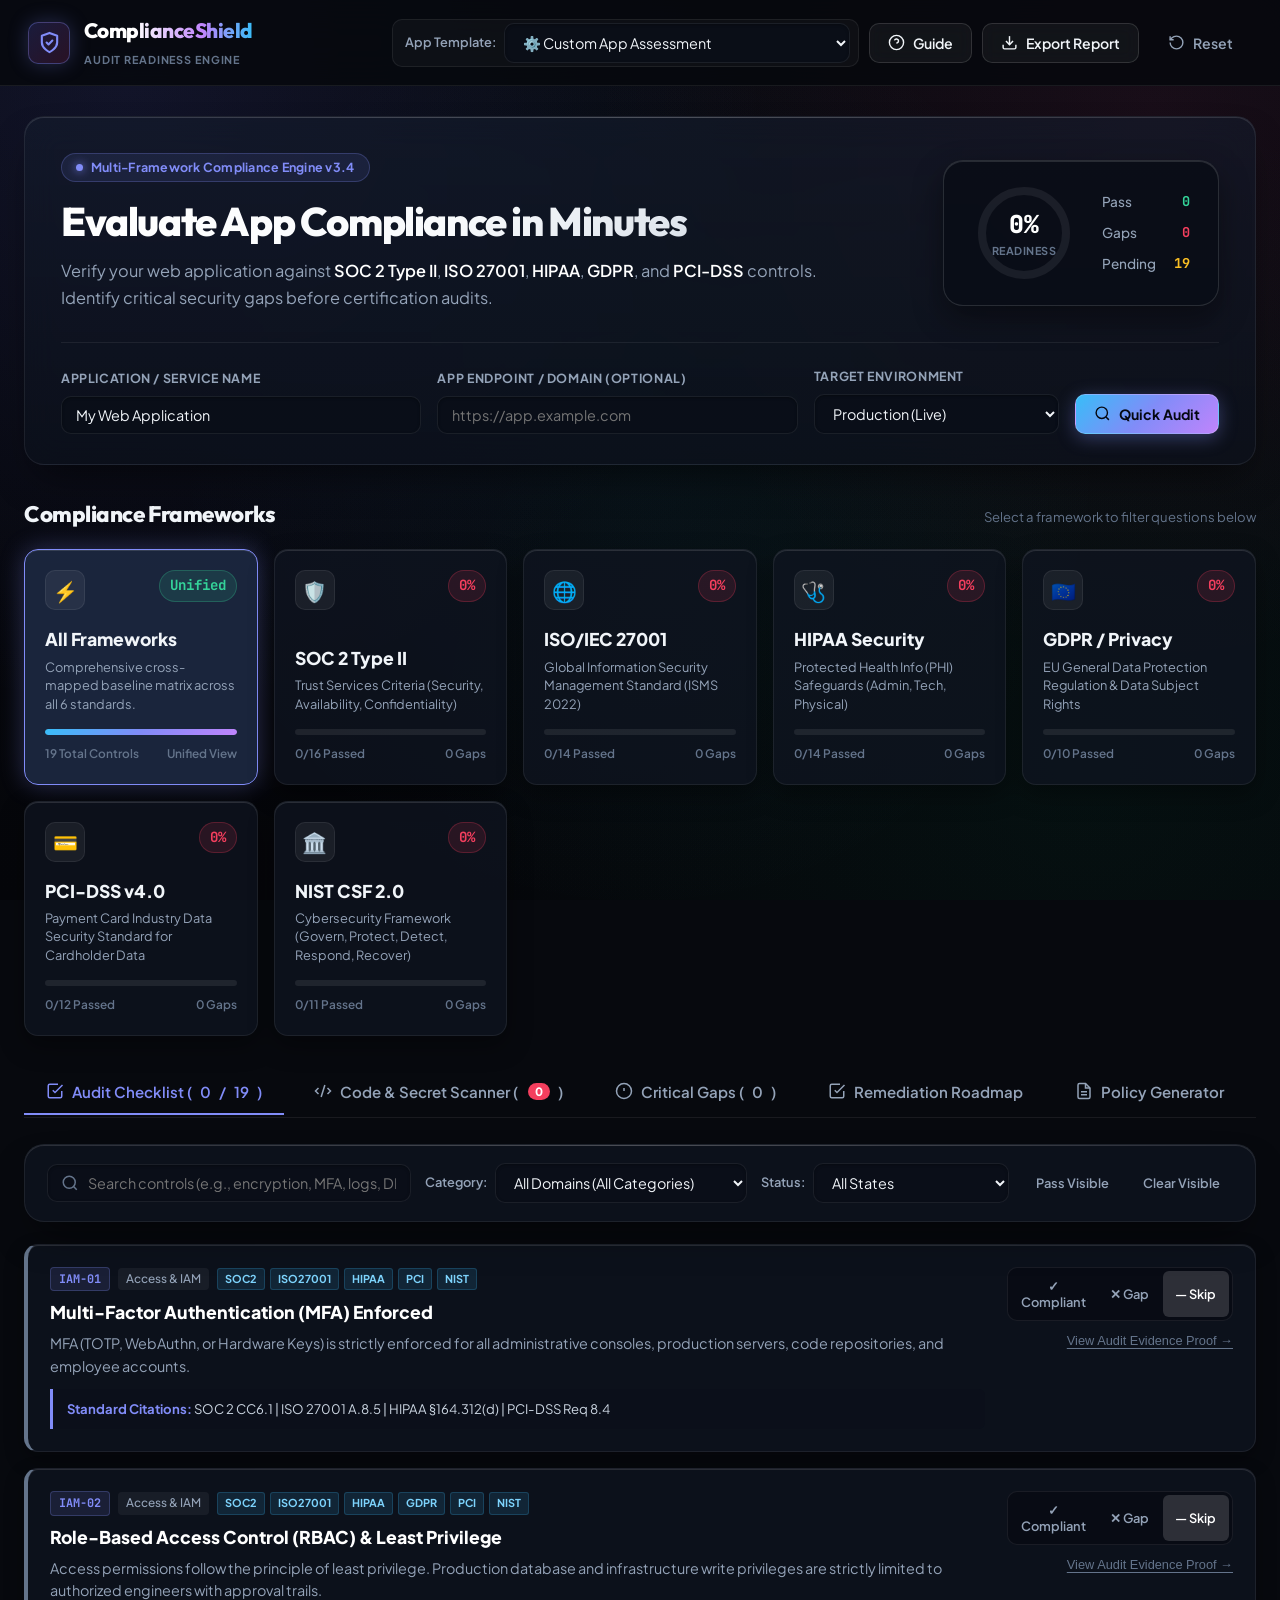
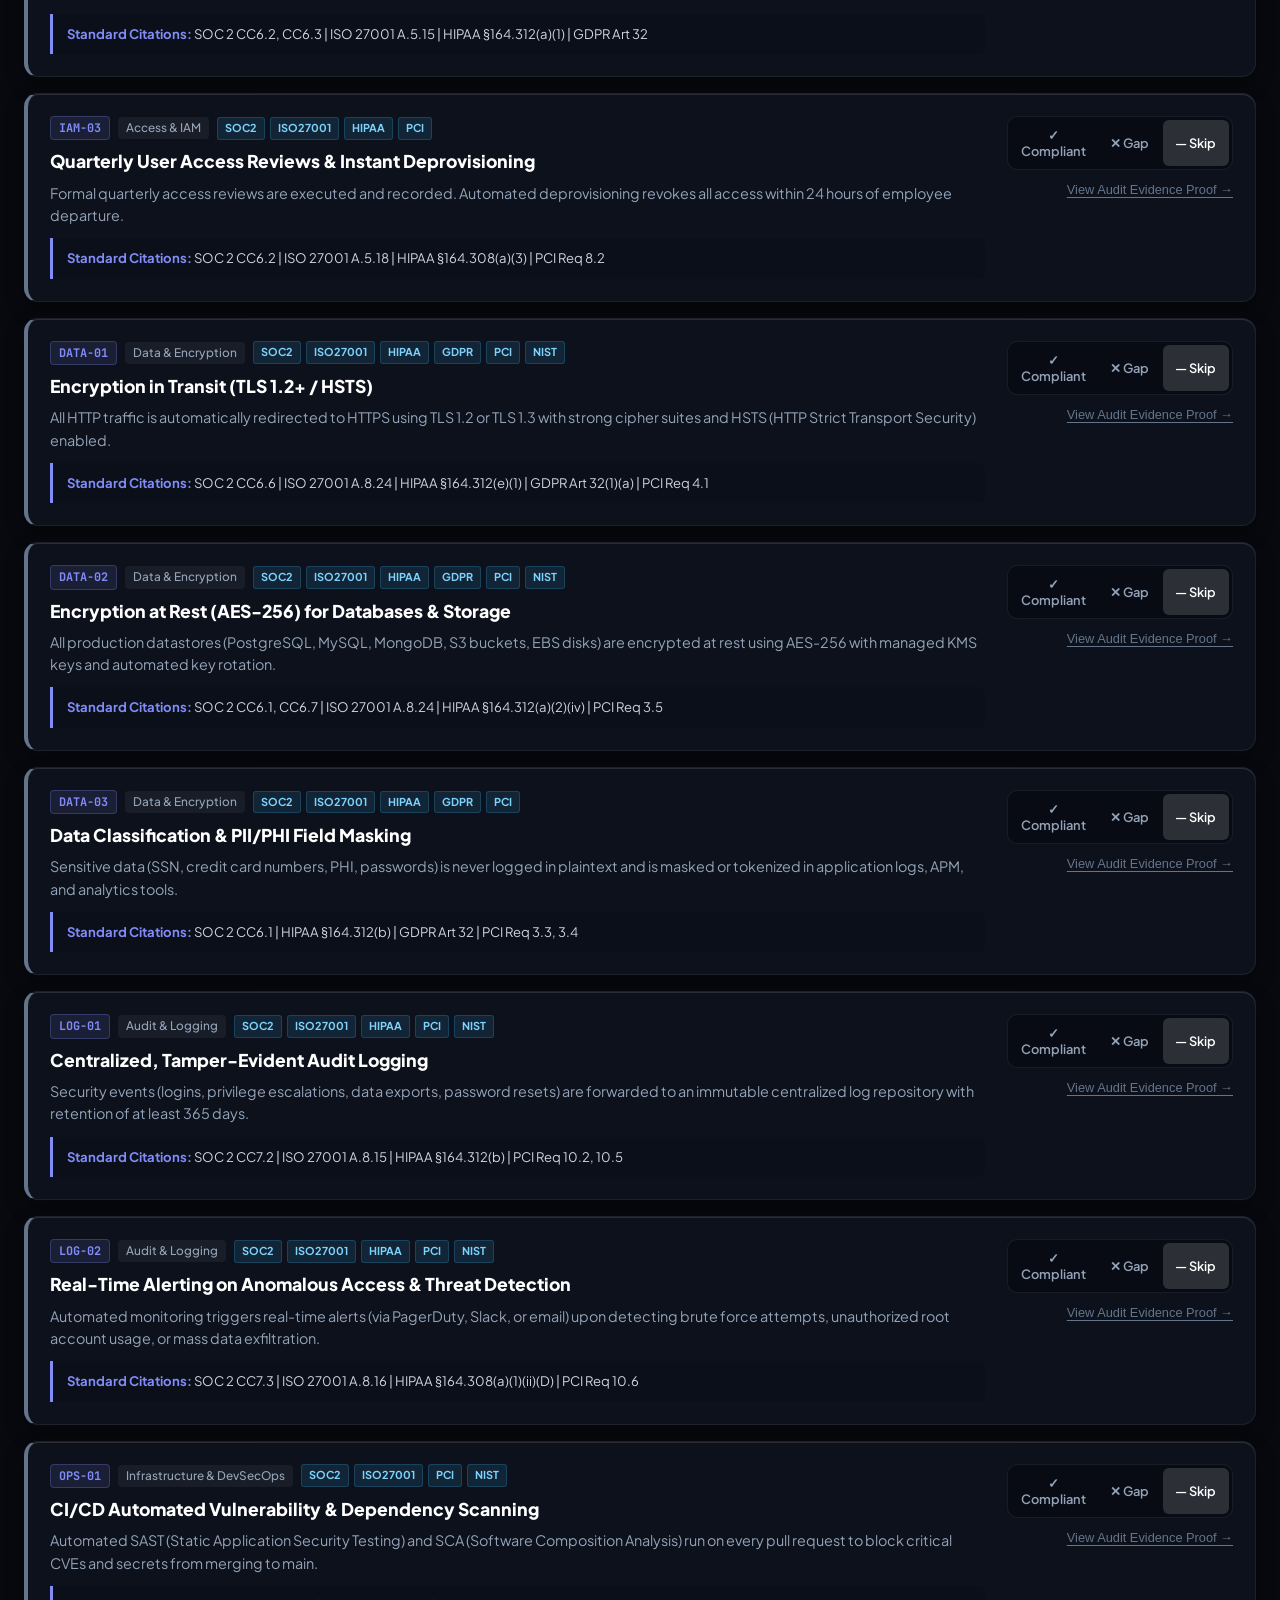
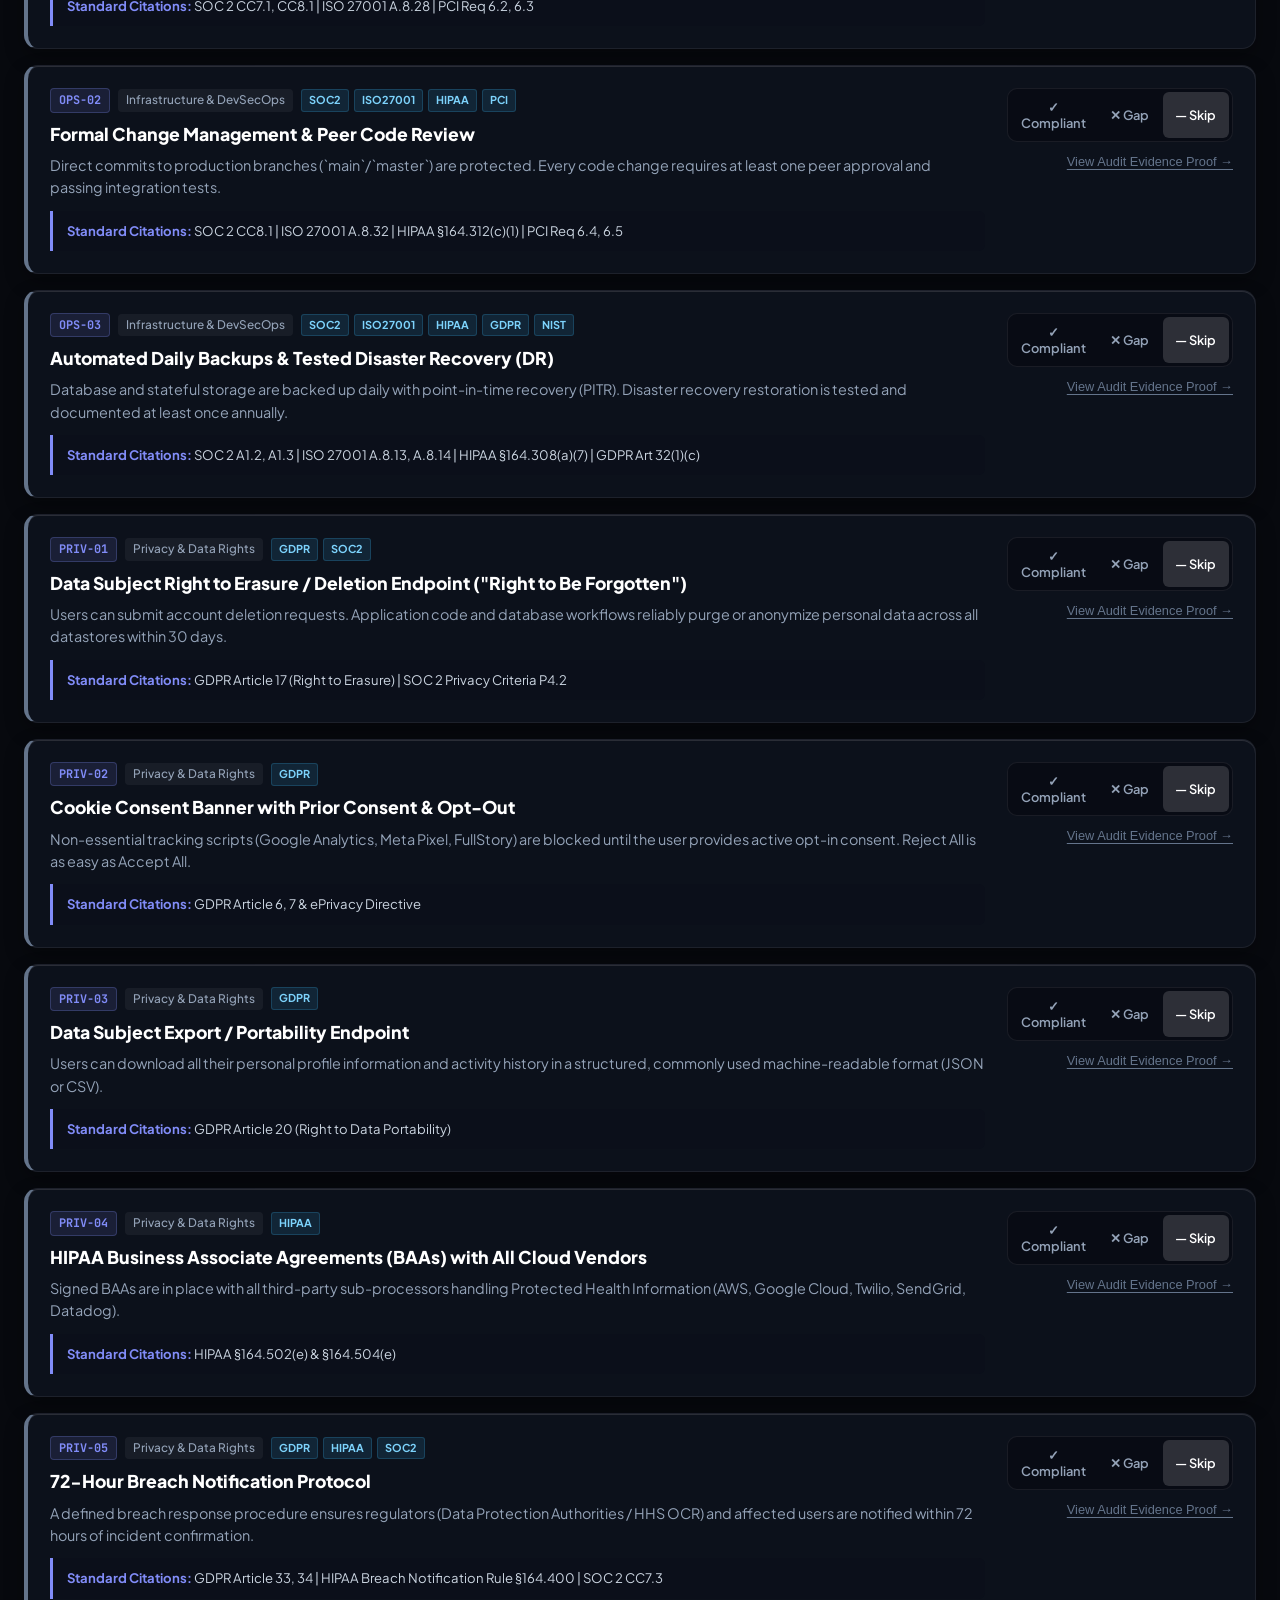
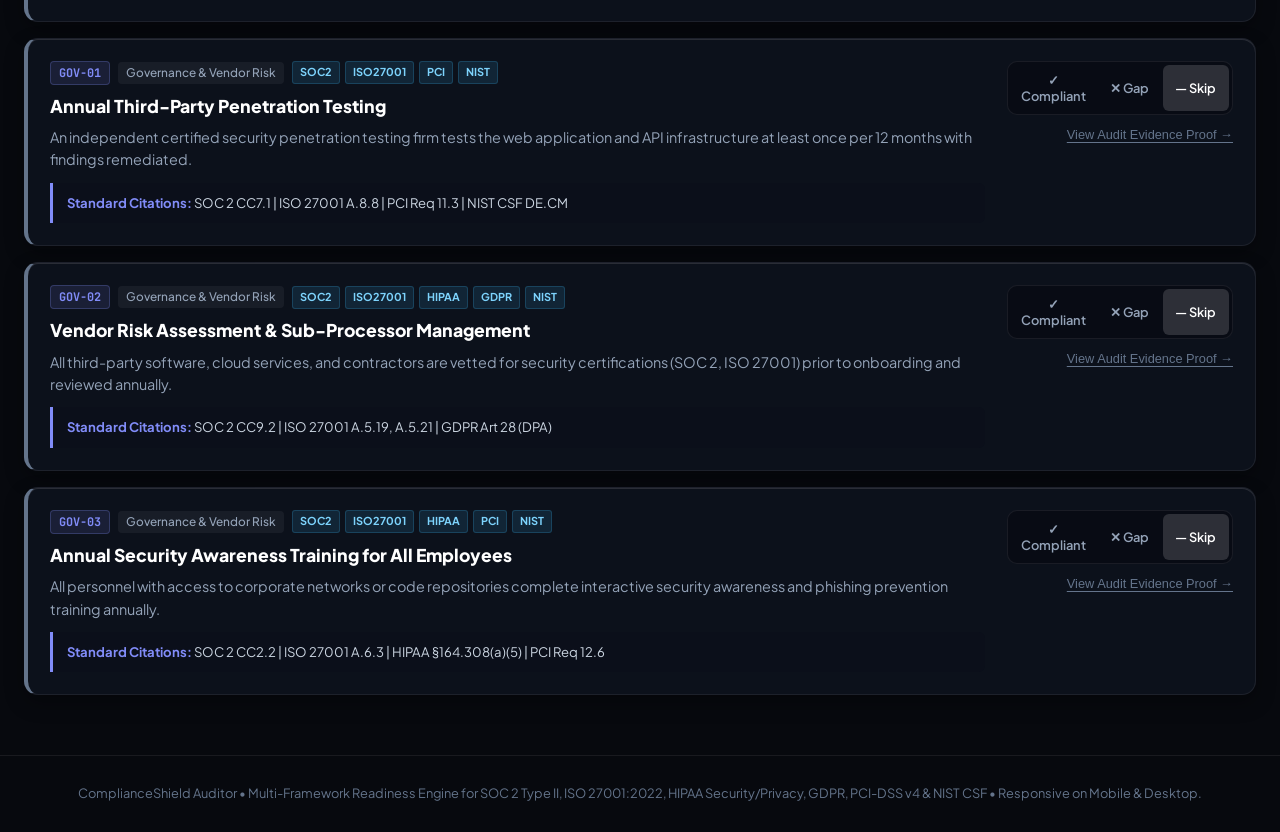
==== commit 4ad54831: "style: bespoke handcrafted aurora design system and automatic GitHub Pages deployment workflow" ====
--- a/index.html
+++ b/index.html
@@ -7,7 +7,7 @@
   <meta name="description" content="Instant multi-framework security and compliance readiness auditor for SOC 2, ISO 27001, HIPAA, GDPR, PCI-DSS, and NIST CSF. Mobile and PC responsive.">
   <link rel="preconnect" href="https://fonts.googleapis.com">
   <link rel="preconnect" href="https://fonts.gstatic.com" crossorigin>
-  <link href="https://fonts.googleapis.com/css2?family=Plus+Jakarta+Sans:wght@300;400;500;600;700;800&family=JetBrains+Mono:wght@400;500;600&display=swap" rel="stylesheet">
+  <link href="https://fonts.googleapis.com/css2?family=Outfit:wght@500;600;700;800;900&family=Plus+Jakarta+Sans:wght@400;500;600;700;800&family=JetBrains+Mono:wght@400;500;600&display=swap" rel="stylesheet">
   <link rel="stylesheet" href="styles.css">
 </head>
 <body>
--- a/styles.css
+++ b/styles.css
@@ -1,52 +1,74 @@
 /* ==========================================================================
-   ComplianceShield - High-Performance Dark Security Theme
-   Mobile & PC Fully Responsive Stylesheet
+   ComplianceShield - Handcrafted Bespoke Design System
+   Artisanal Luxury Dark & Aurora Aesthetic with Hand-Tuned Typography
+   Mobile & PC Fully Responsive
    ========================================================================== */
 
 :root {
-  /* Core Color Palette */
-  --bg-main: #090d16;
-  --bg-surface: #0f172a;
-  --bg-card: rgba(18, 27, 47, 0.7);
-  --bg-card-hover: rgba(28, 41, 70, 0.85);
-  --bg-card-active: rgba(30, 48, 86, 0.95);
+  /* Surface Foundations */
+  --bg-canvas: #07090e;
+  --bg-subtle: #0d121c;
+  --bg-card: rgba(15, 21, 33, 0.75);
+  --bg-card-solid: #0e1523;
+  --bg-card-hover: rgba(23, 32, 50, 0.88);
+  --bg-card-active: rgba(28, 40, 64, 0.95);
+  --bg-glass-pill: rgba(255, 255, 255, 0.05);
   
-  --border-color: rgba(148, 163, 184, 0.12);
-  --border-focus: #00f0ff;
+  /* Precision Borders */
+  --border-subtle: rgba(255, 255, 255, 0.07);
+  --border-medium: rgba(255, 255, 255, 0.13);
+  --border-focus: #818cf8;
+  --border-glass-top: inset 0 1px 0 0 rgba(255, 255, 255, 0.12);
   
-  /* Text */
-  --text-primary: #f8fafc;
+  /* Text & Hierarchy */
+  --text-white: #ffffff;
+  --text-primary: #f1f5f9;
   --text-secondary: #94a3b8;
   --text-muted: #64748b;
+  --text-subtle: #475569;
   
-  /* Framework Accents */
-  --cyan: #00f0ff;
-  --cyan-glow: rgba(0, 240, 255, 0.25);
-  --green: #10b981;
-  --green-glow: rgba(16, 185, 129, 0.25);
-  --green-bg: rgba(16, 185, 129, 0.1);
-  --amber: #f59e0b;
-  --amber-glow: rgba(245, 158, 11, 0.25);
-  --amber-bg: rgba(245, 158, 11, 0.1);
-  --red: #f43f5e;
-  --red-glow: rgba(244, 63, 94, 0.25);
-  --red-bg: rgba(244, 63, 94, 0.1);
-  --blue: #3b82f6;
-  --purple: #a855f7;
-  
+  /* Bespoke Gradients */
+  --grad-aurora: linear-gradient(135deg, #38bdf8 0%, #818cf8 50%, #c084fc 100%);
+  --grad-sunset: linear-gradient(135deg, #f43f5e 0%, #fb923c 100%);
+  --grad-emerald: linear-gradient(135deg, #10b981 0%, #06b6d4 100%);
+  --grad-violet: linear-gradient(135deg, #6366f1 0%, #a855f7 100%);
+  --grad-gold: linear-gradient(135deg, #f59e0b 0%, #fbbf24 100%);
+  --grad-card-sheen: linear-gradient(180deg, rgba(255, 255, 255, 0.03) 0%, rgba(255, 255, 255, 0) 100%);
+
+  /* Functional Accents */
+  --cyan: #38bdf8;
+  --indigo: #818cf8;
+  --purple: #c084fc;
+  --rose: #f43f5e;
+  --amber: #fbbf24;
+  --emerald: #34d399;
+
+  --green-bg: rgba(52, 211, 153, 0.12);
+  --green-border: rgba(52, 211, 153, 0.25);
+  --red-bg: rgba(244, 63, 94, 0.12);
+  --red-border: rgba(244, 63, 94, 0.25);
+  --amber-bg: rgba(251, 191, 36, 0.12);
+  --amber-border: rgba(251, 191, 36, 0.25);
+  --indigo-bg: rgba(129, 140, 248, 0.12);
+  --indigo-border: rgba(129, 140, 248, 0.25);
+
   /* Typography */
+  --font-display: 'Outfit', -apple-system, BlinkMacSystemFont, "Segoe UI", Roboto, sans-serif;
   --font-sans: 'Plus Jakarta Sans', -apple-system, BlinkMacSystemFont, "Segoe UI", Roboto, sans-serif;
   --font-mono: 'JetBrains Mono', monospace;
-  
-  /* Geometry & Transitions */
-  --radius-sm: 8px;
-  --radius-md: 12px;
-  --radius-lg: 18px;
-  --radius-xl: 24px;
-  --transition: all 0.2s cubic-bezier(0.16, 1, 0.3, 1);
-}
-
-/* Reset & Box Sizing */
+
+  /* Shapes & Shadows */
+  --radius-xs: 6px;
+  --radius-sm: 10px;
+  --radius-md: 14px;
+  --radius-lg: 20px;
+  --radius-xl: 28px;
+  --shadow-card: 0 20px 40px -15px rgba(0, 0, 0, 0.6);
+  --shadow-glow: 0 0 30px -5px rgba(129, 140, 248, 0.25);
+  --transition: all 0.22s cubic-bezier(0.16, 1, 0.3, 1);
+}
+
+/* Reset */
 *, *::before, *::after {
   box-sizing: border-box;
   margin: 0;
@@ -55,36 +77,52 @@
 
 body {
   font-family: var(--font-sans);
-  background-color: var(--bg-main);
+  background-color: var(--bg-canvas);
   color: var(--text-primary);
-  line-height: 1.5;
+  line-height: 1.55;
   min-height: 100vh;
+  /* Multi-layered luxury ambient aura */
   background-image: 
-    radial-gradient(circle at 15% 15%, rgba(0, 240, 255, 0.05) 0%, transparent 40%),
-    radial-gradient(circle at 85% 85%, rgba(16, 185, 129, 0.04) 0%, transparent 45%),
-    linear-gradient(180deg, #090d16 0%, #060910 100%);
+    radial-gradient(circle at 10% 8%, rgba(99, 102, 241, 0.12) 0%, transparent 45%),
+    radial-gradient(circle at 90% 12%, rgba(236, 72, 153, 0.08) 0%, transparent 40%),
+    radial-gradient(circle at 50% 50%, rgba(56, 189, 248, 0.05) 0%, transparent 60%),
+    radial-gradient(circle at 85% 85%, rgba(16, 185, 129, 0.06) 0%, transparent 50%),
+    linear-gradient(180deg, #07090e 0%, #05060a 100%);
   background-attachment: fixed;
   -webkit-font-smoothing: antialiased;
 }
 
-/* Layout Wrapper */
+/* Layout */
 .app-layout {
   display: flex;
   flex-direction: column;
   min-height: 100vh;
 }
 
-/* Glass panel style */
+/* Glass Panels with Crafted Bevel Highlights */
 .glass-panel {
   background: var(--bg-card);
-  backdrop-filter: blur(14px);
-  -webkit-backdrop-filter: blur(14px);
-  border: 1px solid var(--border-color);
+  backdrop-filter: blur(16px);
+  -webkit-backdrop-filter: blur(16px);
+  border: 1px solid var(--border-subtle);
   border-radius: var(--radius-lg);
-  box-shadow: 0 10px 30px rgba(0, 0, 0, 0.35);
-}
-
-/* Buttons */
+  box-shadow: var(--shadow-card), var(--border-glass-top);
+  position: relative;
+  overflow: hidden;
+}
+
+.glass-panel::before {
+  content: '';
+  position: absolute;
+  top: 0;
+  left: 0;
+  right: 0;
+  height: 1px;
+  background: linear-gradient(90deg, transparent, rgba(255, 255, 255, 0.15), transparent);
+  pointer-events: none;
+}
+
+/* Tactile Buttons */
 .btn {
   display: inline-flex;
   align-items: center;
@@ -94,7 +132,7 @@
   font-size: 0.88rem;
   font-weight: 600;
   padding: 10px 18px;
-  border-radius: var(--radius-md);
+  border-radius: var(--radius-sm);
   border: 1px solid transparent;
   cursor: pointer;
   transition: var(--transition);
@@ -103,30 +141,36 @@
 }
 
 .btn svg {
-  width: 18px;
-  height: 18px;
+  width: 17px;
+  height: 17px;
   flex-shrink: 0;
 }
 
 .btn-primary {
-  background: linear-gradient(135deg, #00f0ff 0%, #0099ff 100%);
-  color: #030a16;
+  background: var(--grad-aurora);
+  color: #050811;
   font-weight: 700;
-  box-shadow: 0 4px 15px var(--cyan-glow);
-}
+  box-shadow: 0 4px 18px rgba(129, 140, 248, 0.35);
+  border: 1px solid rgba(255, 255, 255, 0.2);
+}
+
 .btn-primary:hover {
   transform: translateY(-2px);
-  box-shadow: 0 6px 22px rgba(0, 240, 255, 0.45);
+  box-shadow: 0 8px 25px rgba(129, 140, 248, 0.5);
+  color: #03050a;
 }
 
 .btn-secondary {
-  background: rgba(30, 41, 59, 0.8);
+  background: rgba(255, 255, 255, 0.05);
   color: var(--text-primary);
-  border: 1px solid var(--border-color);
-}
+  border: 1px solid var(--border-medium);
+  backdrop-filter: blur(8px);
+}
+
 .btn-secondary:hover {
-  background: rgba(51, 65, 85, 0.9);
-  border-color: rgba(148, 163, 184, 0.3);
+  background: rgba(255, 255, 255, 0.1);
+  border-color: rgba(255, 255, 255, 0.25);
+  transform: translateY(-1px);
 }
 
 .btn-ghost {
@@ -134,16 +178,18 @@
   color: var(--text-secondary);
   border: 1px solid transparent;
 }
+
 .btn-ghost:hover {
-  background: rgba(255, 255, 255, 0.05);
-  color: var(--text-primary);
+  background: rgba(255, 255, 255, 0.06);
+  color: var(--text-white);
 }
 
 .btn-outline-danger {
   background: var(--red-bg);
-  color: var(--red);
-  border: 1px solid rgba(244, 63, 94, 0.3);
-}
+  color: var(--rose);
+  border: 1px solid var(--red-border);
+}
+
 .btn-outline-danger:hover {
   background: rgba(244, 63, 94, 0.2);
 }
@@ -151,25 +197,26 @@
 .btn-sm {
   padding: 6px 12px;
   font-size: 0.8rem;
-  border-radius: var(--radius-sm);
-}
-
-/* Custom Select & Inputs */
+  border-radius: var(--radius-xs);
+}
+
+/* Inputs & Selects */
 .custom-select, input[type="text"], select {
   font-family: var(--font-sans);
-  background: rgba(15, 23, 42, 0.85);
+  background: rgba(10, 15, 25, 0.9);
   color: var(--text-primary);
-  border: 1px solid var(--border-color);
+  border: 1px solid var(--border-subtle);
   border-radius: var(--radius-sm);
   padding: 9px 14px;
   font-size: 0.9rem;
   outline: none;
   transition: var(--transition);
+  box-shadow: inset 0 1px 3px rgba(0, 0, 0, 0.3);
 }
 
 .custom-select:focus, input[type="text"]:focus, select:focus {
-  border-color: var(--cyan);
-  box-shadow: 0 0 0 2px var(--cyan-glow);
+  border-color: var(--indigo);
+  box-shadow: 0 0 0 3px rgba(129, 140, 248, 0.2), inset 0 1px 3px rgba(0, 0, 0, 0.3);
 }
 
 /* ==========================================================================
@@ -179,11 +226,11 @@
   position: sticky;
   top: 0;
   z-index: 100;
-  background: rgba(9, 13, 22, 0.85);
-  backdrop-filter: blur(16px);
-  -webkit-backdrop-filter: blur(16px);
-  border-bottom: 1px solid var(--border-color);
-  padding: 12px 24px;
+  background: rgba(7, 9, 14, 0.85);
+  backdrop-filter: blur(20px);
+  -webkit-backdrop-filter: blur(20px);
+  border-bottom: 1px solid var(--border-subtle);
+  padding: 14px 28px;
   display: flex;
   align-items: center;
   justify-content: space-between;
@@ -193,32 +240,33 @@
 .nav-brand {
   display: flex;
   align-items: center;
-  gap: 12px;
+  gap: 14px;
 }
 
 .brand-shield-icon {
-  width: 40px;
-  height: 40px;
-  border-radius: var(--radius-md);
-  background: linear-gradient(135deg, rgba(0, 240, 255, 0.2) 0%, rgba(16, 185, 129, 0.2) 100%);
-  border: 1px solid rgba(0, 240, 255, 0.4);
+  width: 42px;
+  height: 42px;
+  border-radius: var(--radius-sm);
+  background: linear-gradient(135deg, rgba(99, 102, 241, 0.2) 0%, rgba(236, 72, 153, 0.15) 100%);
+  border: 1px solid rgba(129, 140, 248, 0.35);
   display: flex;
   align-items: center;
   justify-content: center;
-  color: var(--cyan);
-  box-shadow: 0 0 15px var(--cyan-glow);
+  color: var(--indigo);
+  box-shadow: 0 0 20px rgba(129, 140, 248, 0.25);
 }
 
 .brand-shield-icon svg {
-  width: 22px;
-  height: 22px;
+  width: 23px;
+  height: 23px;
 }
 
 .brand-title {
-  font-size: 1.18rem;
+  font-family: var(--font-display);
+  font-size: 1.3rem;
   font-weight: 800;
-  letter-spacing: -0.02em;
-  background: linear-gradient(90deg, #ffffff 40%, var(--cyan) 100%);
+  letter-spacing: -0.025em;
+  background: linear-gradient(90deg, #ffffff 30%, #c084fc 70%, #38bdf8 100%);
   -webkit-background-clip: text;
   -webkit-text-fill-color: transparent;
   display: block;
@@ -226,135 +274,133 @@
 
 .brand-badge {
   font-size: 0.68rem;
+  font-weight: 700;
+  text-transform: uppercase;
+  letter-spacing: 0.08em;
+  color: var(--text-muted);
+}
+
+.nav-actions {
+  display: flex;
+  align-items: center;
+  gap: 10px;
+}
+
+.preset-dropdown-wrapper {
+  display: flex;
+  align-items: center;
+  gap: 8px;
+  background: rgba(255, 255, 255, 0.03);
+  border: 1px solid var(--border-subtle);
+  padding: 3px 8px 3px 12px;
+  border-radius: var(--radius-sm);
+}
+
+.preset-label {
+  font-size: 0.8rem;
+  color: var(--text-secondary);
   font-weight: 600;
-  text-transform: uppercase;
-  letter-spacing: 0.06em;
-  color: var(--text-secondary);
-}
-
-.nav-actions {
-  display: flex;
-  align-items: center;
-  gap: 12px;
-}
-
-.preset-dropdown-wrapper {
-  display: flex;
-  align-items: center;
-  gap: 8px;
-}
-
-.preset-label {
-  font-size: 0.82rem;
-  color: var(--text-secondary);
-  font-weight: 500;
 }
 
 /* ==========================================================================
    Main Container
    ========================================================================== */
 .main-container {
-  max-width: 1360px;
+  max-width: 1400px;
   margin: 0 auto;
-  padding: 24px 20px 48px;
+  padding: 30px 24px 60px;
   width: 100%;
   flex: 1;
 }
 
 /* Hero Section */
 .hero-section {
-  padding: 30px;
-  margin-bottom: 28px;
-  position: relative;
-  overflow: hidden;
-}
-
-.hero-section::before {
-  content: '';
-  position: absolute;
-  top: 0;
-  right: 0;
-  width: 350px;
-  height: 100%;
-  background: radial-gradient(circle at 100% 0%, rgba(0, 240, 255, 0.08) 0%, transparent 70%);
-  pointer-events: none;
+  padding: 36px 36px 30px;
+  margin-bottom: 32px;
+  background: linear-gradient(180deg, rgba(20, 28, 45, 0.6) 0%, rgba(12, 17, 28, 0.75) 100%);
 }
 
 .hero-header {
   display: flex;
   align-items: center;
   justify-content: space-between;
-  gap: 32px;
-  margin-bottom: 28px;
+  gap: 40px;
+  margin-bottom: 30px;
 }
 
 .hero-copy {
-  max-width: 720px;
+  max-width: 780px;
 }
 
 .live-pulse-badge {
   display: inline-flex;
   align-items: center;
   gap: 8px;
-  background: rgba(0, 240, 255, 0.08);
-  border: 1px solid rgba(0, 240, 255, 0.25);
-  padding: 4px 12px;
+  background: rgba(129, 140, 248, 0.1);
+  border: 1px solid rgba(129, 140, 248, 0.25);
+  padding: 4px 14px;
   border-radius: 999px;
-  font-size: 0.76rem;
-  font-weight: 600;
-  color: var(--cyan);
-  margin-bottom: 14px;
+  font-size: 0.78rem;
+  font-weight: 700;
+  color: var(--indigo);
+  margin-bottom: 16px;
+  letter-spacing: 0.02em;
 }
 
 .pulse-dot {
   width: 7px;
   height: 7px;
-  background-color: var(--cyan);
+  background-color: var(--indigo);
   border-radius: 50%;
-  box-shadow: 0 0 8px var(--cyan);
+  box-shadow: 0 0 10px var(--indigo);
   animation: pulseAnimation 2s infinite ease-in-out;
 }
 
 @keyframes pulseAnimation {
   0%, 100% { opacity: 1; transform: scale(1); }
-  50% { opacity: 0.4; transform: scale(0.8); }
+  50% { opacity: 0.35; transform: scale(0.75); }
 }
 
 .hero-title {
-  font-size: 2.1rem;
+  font-family: var(--font-display);
+  font-size: 2.5rem;
   font-weight: 800;
-  letter-spacing: -0.03em;
-  line-height: 1.2;
-  margin-bottom: 12px;
+  letter-spacing: -0.035em;
+  line-height: 1.15;
+  margin-bottom: 14px;
+  background: linear-gradient(135deg, #ffffff 0%, #f8fafc 50%, #cbd5e1 100%);
+  -webkit-background-clip: text;
+  -webkit-text-fill-color: transparent;
 }
 
 .hero-subtitle {
-  font-size: 0.98rem;
+  font-size: 1.02rem;
   color: var(--text-secondary);
-  line-height: 1.6;
+  line-height: 1.65;
 }
 
 .hero-subtitle strong {
-  color: var(--text-primary);
+  color: var(--text-white);
   font-weight: 600;
 }
 
-/* Readiness circular widget */
+/* Readiness Circular Widget */
 .hero-stat-card {
   display: flex;
   align-items: center;
-  gap: 24px;
-  background: rgba(15, 23, 42, 0.7);
-  border: 1px solid var(--border-color);
-  padding: 16px 24px;
+  gap: 26px;
+  background: rgba(8, 12, 20, 0.7);
+  border: 1px solid var(--border-medium);
+  padding: 20px 28px;
   border-radius: var(--radius-lg);
   flex-shrink: 0;
+  box-shadow: 0 12px 30px rgba(0, 0, 0, 0.4), var(--border-glass-top);
 }
 
 .stat-circle-box {
   position: relative;
-  width: 100px;
-  height: 100px;
+  width: 104px;
+  height: 104px;
   display: flex;
   align-items: center;
   justify-content: center;
@@ -365,11 +411,11 @@
 }
 
 .progress-ring-bg {
-  stroke: rgba(255, 255, 255, 0.08);
+  stroke: rgba(255, 255, 255, 0.07);
 }
 
 .progress-ring-val {
-  stroke: var(--cyan);
+  stroke: var(--indigo);
   stroke-linecap: round;
   transition: stroke-dashoffset 0.6s cubic-bezier(0.16, 1, 0.3, 1), stroke 0.3s;
 }
@@ -383,35 +429,37 @@
 }
 
 .stat-val {
-  font-size: 1.45rem;
+  font-size: 1.55rem;
   font-weight: 800;
   font-family: var(--font-mono);
-  color: var(--text-primary);
+  color: var(--text-white);
 }
 
 .stat-label {
   font-size: 0.68rem;
-  font-weight: 600;
+  font-weight: 700;
   text-transform: uppercase;
   color: var(--text-muted);
+  letter-spacing: 0.04em;
 }
 
 .stat-breakdown-mini {
   display: flex;
   flex-direction: column;
-  gap: 8px;
+  gap: 10px;
 }
 
 .mini-stat-item {
   display: flex;
   align-items: center;
   justify-content: space-between;
-  gap: 16px;
-  font-size: 0.82rem;
+  gap: 18px;
+  font-size: 0.85rem;
 }
 
 .mini-stat-item .label {
   color: var(--text-secondary);
+  font-weight: 500;
 }
 
 .mini-stat-item .val {
@@ -419,8 +467,8 @@
   font-family: var(--font-mono);
 }
 
-.val.green { color: var(--green); }
-.val.red { color: var(--red); }
+.val.green { color: var(--emerald); }
+.val.red { color: var(--rose); }
 .val.amber { color: var(--amber); }
 
 /* Quick Scanner Bar */
@@ -429,25 +477,25 @@
   flex-wrap: wrap;
   align-items: flex-end;
   gap: 16px;
-  padding-top: 20px;
-  border-top: 1px solid var(--border-color);
+  padding-top: 24px;
+  border-top: 1px solid var(--border-subtle);
 }
 
 .input-group {
   display: flex;
   flex-direction: column;
-  gap: 6px;
-}
-
-.flex-1 { flex: 1 1 180px; }
-.flex-2 { flex: 2 1 240px; }
+  gap: 7px;
+}
+
+.flex-1 { flex: 1 1 190px; }
+.flex-2 { flex: 2 1 250px; }
 
 .input-group label {
   font-size: 0.78rem;
-  font-weight: 600;
+  font-weight: 700;
   color: var(--text-secondary);
   text-transform: uppercase;
-  letter-spacing: 0.04em;
+  letter-spacing: 0.05em;
 }
 
 .input-action {
@@ -459,37 +507,39 @@
    Framework Cards Grid
    ========================================================================== */
 .frameworks-overview {
-  margin-bottom: 32px;
+  margin-bottom: 34px;
 }
 
 .section-title-row {
   display: flex;
   align-items: baseline;
   justify-content: space-between;
-  margin-bottom: 16px;
+  margin-bottom: 18px;
 }
 
 .section-title {
-  font-size: 1.25rem;
-  font-weight: 700;
+  font-family: var(--font-display);
+  font-size: 1.4rem;
+  font-weight: 800;
+  letter-spacing: -0.02em;
 }
 
 .section-hint {
-  font-size: 0.8rem;
+  font-size: 0.82rem;
   color: var(--text-muted);
 }
 
 .framework-cards-grid {
   display: grid;
-  grid-template-columns: repeat(auto-fit, minmax(220px, 1fr));
+  grid-template-columns: repeat(auto-fit, minmax(225px, 1fr));
   gap: 16px;
 }
 
 .fw-card {
   background: var(--bg-card);
-  border: 1px solid var(--border-color);
+  border: 1px solid var(--border-subtle);
   border-radius: var(--radius-md);
-  padding: 18px;
+  padding: 20px;
   cursor: pointer;
   transition: var(--transition);
   position: relative;
@@ -497,18 +547,19 @@
   display: flex;
   flex-direction: column;
   justify-content: space-between;
+  box-shadow: 0 10px 25px rgba(0, 0, 0, 0.35), var(--border-glass-top);
 }
 
 .fw-card:hover {
-  transform: translateY(-3px);
-  border-color: rgba(0, 240, 255, 0.35);
+  transform: translateY(-4px);
+  border-color: rgba(129, 140, 248, 0.35);
   background: var(--bg-card-hover);
-  box-shadow: 0 10px 25px rgba(0, 0, 0, 0.4);
+  box-shadow: 0 16px 35px rgba(0, 0, 0, 0.5), 0 0 20px rgba(129, 140, 248, 0.15);
 }
 
 .fw-card.active {
-  border-color: var(--cyan);
-  box-shadow: 0 0 20px rgba(0, 240, 255, 0.25);
+  border-color: var(--indigo);
+  box-shadow: 0 0 25px rgba(129, 140, 248, 0.3), var(--border-glass-top);
   background: var(--bg-card-active);
 }
 
@@ -516,67 +567,69 @@
   display: flex;
   align-items: flex-start;
   justify-content: space-between;
-  margin-bottom: 14px;
+  margin-bottom: 16px;
 }
 
 .fw-icon-box {
-  width: 36px;
-  height: 36px;
+  width: 40px;
+  height: 40px;
   border-radius: var(--radius-sm);
   display: flex;
   align-items: center;
   justify-content: center;
-  font-size: 1.1rem;
-  background: rgba(255, 255, 255, 0.05);
+  font-size: 1.25rem;
+  background: rgba(255, 255, 255, 0.06);
+  border: 1px solid var(--border-subtle);
 }
 
 .fw-score-badge {
   font-family: var(--font-mono);
   font-size: 0.88rem;
   font-weight: 700;
-  padding: 3px 8px;
+  padding: 4px 10px;
   border-radius: 999px;
   background: rgba(255, 255, 255, 0.06);
 }
 
-.fw-score-badge.ready { color: var(--green); background: var(--green-bg); }
-.fw-score-badge.partial { color: var(--amber); background: var(--amber-bg); }
-.fw-score-badge.danger { color: var(--red); background: var(--red-bg); }
+.fw-score-badge.ready { color: var(--emerald); background: var(--green-bg); border: 1px solid var(--green-border); }
+.fw-score-badge.partial { color: var(--amber); background: var(--amber-bg); border: 1px solid var(--amber-border); }
+.fw-score-badge.danger { color: var(--rose); background: var(--red-bg); border: 1px solid var(--red-border); }
 
 .fw-name {
-  font-size: 1.05rem;
-  font-weight: 700;
+  font-size: 1.1rem;
+  font-weight: 800;
   margin-bottom: 4px;
 }
 
 .fw-desc {
-  font-size: 0.78rem;
+  font-size: 0.8rem;
   color: var(--text-secondary);
-  line-height: 1.4;
-  margin-bottom: 14px;
+  line-height: 1.45;
+  margin-bottom: 16px;
 }
 
 .fw-progress-track {
   width: 100%;
   height: 6px;
-  background: rgba(255, 255, 255, 0.06);
+  background: rgba(255, 255, 255, 0.08);
   border-radius: 999px;
   overflow: hidden;
-  margin-bottom: 8px;
+  margin-bottom: 10px;
 }
 
 .fw-progress-fill {
   height: 100%;
   border-radius: 999px;
-  background: linear-gradient(90deg, #00f0ff, #10b981);
+  background: var(--grad-aurora);
   transition: width 0.4s ease;
 }
 
 .fw-stats-mini {
   display: flex;
   justify-content: space-between;
-  font-size: 0.72rem;
+  font-size: 0.74rem;
   color: var(--text-muted);
+  font-weight: 600;
 }
 
 /* ==========================================================================
@@ -586,8 +639,8 @@
   display: flex;
   align-items: center;
   gap: 8px;
-  border-bottom: 1px solid var(--border-color);
-  margin-bottom: 24px;
+  border-bottom: 1px solid var(--border-subtle);
+  margin-bottom: 26px;
   overflow-x: auto;
   scrollbar-width: none;
   padding-bottom: 2px;
@@ -604,7 +657,7 @@
   font-family: var(--font-sans);
   font-size: 0.94rem;
   font-weight: 600;
-  padding: 12px 20px;
+  padding: 12px 22px;
   cursor: pointer;
   display: inline-flex;
   align-items: center;
@@ -620,12 +673,12 @@
 }
 
 .nav-tab:hover {
-  color: var(--text-primary);
+  color: var(--text-white);
 }
 
 .nav-tab.active {
-  color: var(--cyan);
-  border-bottom-color: var(--cyan);
+  color: var(--indigo);
+  border-bottom-color: var(--indigo);
 }
 
 .tab-view {
@@ -646,8 +699,8 @@
    Checklist View & Toolbar
    ========================================================================== */
 .checklist-toolbar {
-  padding: 16px;
-  margin-bottom: 20px;
+  padding: 18px 22px;
+  margin-bottom: 22px;
   display: flex;
   flex-wrap: wrap;
   align-items: center;
@@ -663,7 +716,7 @@
 
 .search-box svg {
   position: absolute;
-  left: 12px;
+  left: 14px;
   width: 18px;
   height: 18px;
   color: var(--text-muted);
@@ -672,7 +725,7 @@
 
 .search-box input {
   width: 100%;
-  padding-left: 38px;
+  padding-left: 40px;
 }
 
 .filter-group {
@@ -684,7 +737,7 @@
 .filter-label {
   font-size: 0.8rem;
   color: var(--text-secondary);
-  font-weight: 500;
+  font-weight: 600;
   white-space: nowrap;
 }
 
@@ -698,32 +751,34 @@
 .controls-list {
   display: flex;
   flex-direction: column;
-  gap: 14px;
+  gap: 16px;
 }
 
 .control-card {
   background: var(--bg-card);
-  border: 1px solid var(--border-color);
+  border: 1px solid var(--border-subtle);
   border-radius: var(--radius-md);
-  padding: 20px;
+  padding: 22px;
   display: flex;
   align-items: flex-start;
   justify-content: space-between;
-  gap: 20px;
+  gap: 22px;
   transition: var(--transition);
+  box-shadow: 0 8px 20px rgba(0, 0, 0, 0.3), var(--border-glass-top);
 }
 
 .control-card:hover {
   background: var(--bg-card-hover);
-  border-color: rgba(255, 255, 255, 0.18);
+  border-color: rgba(255, 255, 255, 0.16);
+  transform: translateY(-2px);
 }
 
 .control-card.status-compliant {
-  border-left: 4px solid var(--green);
+  border-left: 4px solid var(--emerald);
 }
 
 .control-card.status-gap {
-  border-left: 4px solid var(--red);
+  border-left: 4px solid var(--rose);
 }
 
 .control-card.status-unanswered {
@@ -746,76 +801,80 @@
   font-family: var(--font-mono);
   font-size: 0.74rem;
   font-weight: 700;
-  color: var(--cyan);
-  background: rgba(0, 240, 255, 0.08);
-  padding: 2px 7px;
+  color: var(--indigo);
+  background: var(--indigo-bg);
+  border: 1px solid var(--indigo-border);
+  padding: 2px 8px;
   border-radius: 4px;
 }
 
 .ctrl-cat-tag {
-  font-size: 0.72rem;
+  font-size: 0.74rem;
   color: var(--text-secondary);
   background: rgba(255, 255, 255, 0.05);
   padding: 2px 8px;
   border-radius: 4px;
+  font-weight: 500;
 }
 
 .ctrl-fw-tags {
   display: flex;
-  gap: 4px;
+  gap: 5px;
 }
 
 .tag-fw {
   font-size: 0.68rem;
   font-weight: 700;
-  padding: 1px 6px;
+  padding: 2px 7px;
   border-radius: 3px;
   text-transform: uppercase;
-  background: rgba(59, 130, 246, 0.15);
-  color: #93c5fd;
+  background: rgba(56, 189, 248, 0.12);
+  color: #7dd3fc;
+  border: 1px solid rgba(56, 189, 248, 0.2);
 }
 
 .ctrl-title {
-  font-size: 1.05rem;
-  font-weight: 700;
+  font-size: 1.1rem;
+  font-weight: 800;
   margin-bottom: 6px;
+  color: var(--text-white);
 }
 
 .ctrl-desc {
-  font-size: 0.88rem;
+  font-size: 0.9rem;
   color: var(--text-secondary);
-  line-height: 1.5;
+  line-height: 1.55;
   margin-bottom: 12px;
 }
 
 .ctrl-remediation-tip {
-  font-size: 0.8rem;
-  background: rgba(15, 23, 42, 0.6);
-  border-left: 3px solid var(--cyan);
-  padding: 8px 12px;
-  border-radius: 0 var(--radius-sm) var(--radius-sm) 0;
+  font-size: 0.82rem;
+  background: rgba(10, 15, 26, 0.7);
+  border-left: 3px solid var(--indigo);
+  padding: 10px 14px;
+  border-radius: 0 var(--radius-xs) var(--radius-xs) 0;
   color: #cbd5e1;
 }
 
 .ctrl-remediation-tip strong {
-  color: var(--cyan);
-}
-
-/* Control Card Action Toggle buttons */
+  color: var(--indigo);
+}
+
+/* Control Card Action Toggle Buttons */
 .ctrl-actions {
   display: flex;
   flex-direction: column;
   align-items: flex-end;
-  gap: 10px;
-  min-width: 190px;
+  gap: 12px;
+  min-width: 200px;
 }
 
 .btn-toggle-group {
   display: inline-flex;
-  background: rgba(15, 23, 42, 0.9);
+  background: rgba(8, 12, 20, 0.9);
   padding: 3px;
-  border-radius: var(--radius-md);
-  border: 1px solid var(--border-color);
+  border-radius: var(--radius-sm);
+  border: 1px solid var(--border-subtle);
   width: 100%;
 }
 
@@ -825,57 +884,514 @@
   background: transparent;
   color: var(--text-secondary);
   font-family: var(--font-sans);
-  font-size: 0.78rem;
+  font-size: 0.8rem;
   font-weight: 600;
-  padding: 6px 10px;
-  border-radius: var(--radius-sm);
+  padding: 7px 10px;
+  border-radius: var(--radius-xs);
   cursor: pointer;
   transition: var(--transition);
   text-align: center;
 }
 
 .toggle-opt:hover {
-  color: var(--text-primary);
+  color: var(--text-white);
 }
 
 .toggle-opt.selected-pass {
-  background: var(--green);
+  background: var(--emerald);
   color: #03140e;
   font-weight: 700;
-  box-shadow: 0 0 10px var(--green-glow);
+  box-shadow: 0 0 12px rgba(52, 211, 153, 0.4);
 }
 
 .toggle-opt.selected-gap {
-  background: var(--red);
-  color: #fff;
+  background: var(--rose);
+  color: #ffffff;
   font-weight: 700;
-  box-shadow: 0 0 10px var(--red-glow);
+  box-shadow: 0 0 12px rgba(244, 63, 94, 0.4);
 }
 
 .toggle-opt.selected-na {
   background: rgba(255, 255, 255, 0.15);
-  color: var(--text-primary);
+  color: var(--text-white);
 }
 
 .btn-details-link {
-  font-size: 0.78rem;
+  font-size: 0.8rem;
   color: var(--text-muted);
   background: transparent;
   border: none;
   cursor: pointer;
   text-decoration: underline;
   text-underline-offset: 3px;
-}
+  transition: var(--transition);
+}
+
 .btn-details-link:hover {
+  color: var(--indigo);
+}
+
+/* ==========================================================================
+   Code & Secret Scanner (Client-Side SAST)
+   ========================================================================== */
+.badge-accent {
+  background: var(--rose);
+  color: #ffffff;
+  padding: 1px 7px;
+  border-radius: 999px;
+  font-size: 0.72rem;
+  font-weight: 800;
+  margin-left: 2px;
+}
+
+.codescan-header {
+  padding: 28px;
+  margin-bottom: 24px;
+  display: flex;
+  align-items: center;
+  justify-content: space-between;
+  gap: 20px;
+}
+
+.codescan-copy h3 {
+  font-size: 1.45rem;
+  font-weight: 800;
+  margin-bottom: 6px;
+  color: var(--text-white);
+}
+
+.codescan-copy p {
+  color: var(--text-secondary);
+  font-size: 0.92rem;
+  line-height: 1.6;
+}
+
+.scan-privacy-badge {
+  display: inline-flex;
+  align-items: center;
+  gap: 6px;
+  background: var(--green-bg);
+  border: 1px solid var(--green-border);
+  color: var(--emerald);
+  font-size: 0.82rem;
+  font-weight: 700;
+  padding: 7px 16px;
+  border-radius: 999px;
+  white-space: nowrap;
+}
+
+.codescan-layout {
+  display: grid;
+  grid-template-columns: 1fr 1fr;
+  gap: 24px;
+  align-items: stretch;
+}
+
+.codescan-editor-box {
+  padding: 22px;
+  display: flex;
+  flex-direction: column;
+  gap: 16px;
+}
+
+.editor-toolbar {
+  display: flex;
+  flex-direction: column;
+  gap: 8px;
+}
+
+.toolbar-label {
+  font-size: 0.76rem;
+  font-weight: 700;
+  text-transform: uppercase;
+  color: var(--text-muted);
+  letter-spacing: 0.06em;
+}
+
+.preset-pill-group {
+  display: flex;
+  flex-wrap: wrap;
+  gap: 8px;
+}
+
+.pill-btn {
+  background: rgba(255, 255, 255, 0.04);
+  border: 1px solid var(--border-subtle);
+  color: var(--text-secondary);
+  font-family: var(--font-sans);
+  font-size: 0.8rem;
+  font-weight: 600;
+  padding: 7px 13px;
+  border-radius: var(--radius-xs);
+  cursor: pointer;
+  transition: var(--transition);
+}
+
+.pill-btn:hover {
+  background: rgba(255, 255, 255, 0.09);
+  color: var(--text-white);
+  border-color: var(--indigo);
+}
+
+.file-dropzone {
+  border: 2px dashed rgba(255, 255, 255, 0.15);
+  border-radius: var(--radius-sm);
+  padding: 14px 18px;
+  display: flex;
+  align-items: center;
+  justify-content: center;
+  gap: 10px;
+  font-size: 0.85rem;
+  color: var(--text-muted);
+  cursor: pointer;
+  background: rgba(6, 10, 18, 0.4);
+  transition: var(--transition);
+}
+
+.file-dropzone:hover {
+  border-color: var(--indigo);
+  color: var(--indigo);
+  background: rgba(129, 140, 248, 0.05);
+}
+
+.file-dropzone svg {
+  width: 20px;
+  height: 20px;
+  flex-shrink: 0;
+}
+
+.file-input-hidden {
+  display: none;
+}
+
+.textarea-wrapper {
+  flex: 1;
+  display: flex;
+}
+
+.code-textarea {
+  width: 100%;
+  min-height: 400px;
+  background: #04060b;
+  border: 1px solid var(--border-subtle);
+  border-radius: var(--radius-sm);
+  padding: 16px;
+  color: #38bdf8;
+  font-family: var(--font-mono);
+  font-size: 0.88rem;
+  line-height: 1.55;
+  resize: vertical;
+  outline: none;
+  transition: var(--transition);
+  box-shadow: inset 0 2px 5px rgba(0, 0, 0, 0.5);
+}
+
+.code-textarea:focus {
+  border-color: var(--indigo);
+  box-shadow: 0 0 0 3px rgba(129, 140, 248, 0.2), inset 0 2px 5px rgba(0, 0, 0, 0.5);
+}
+
+.editor-bottom-bar {
+  display: flex;
+  align-items: center;
+  justify-content: space-between;
+  padding-top: 6px;
+}
+
+.editor-meta {
+  font-family: var(--font-mono);
+  font-size: 0.78rem;
+  color: var(--text-muted);
+}
+
+.editor-actions {
+  display: flex;
+  align-items: center;
+  gap: 10px;
+}
+
+/* Codescan Results Box */
+.codescan-results-box {
+  padding: 22px;
+  display: flex;
+  flex-direction: column;
+}
+
+.results-header {
+  display: flex;
+  align-items: center;
+  justify-content: space-between;
+  margin-bottom: 18px;
+  padding-bottom: 14px;
+  border-bottom: 1px solid var(--border-subtle);
+}
+
+.results-title-group h4 {
+  font-size: 1.25rem;
+  font-weight: 800;
+  margin-bottom: 3px;
+  color: var(--text-white);
+}
+
+.results-sub {
+  font-size: 0.8rem;
+  color: var(--text-muted);
+  font-family: var(--font-mono);
+}
+
+.scan-grade-badge {
+  display: flex;
+  flex-direction: column;
+  align-items: center;
+  justify-content: center;
+  width: 62px;
+  height: 62px;
+  border-radius: var(--radius-md);
+  border: 1px solid var(--border-medium);
+  background: rgba(10, 15, 26, 0.8);
+  box-shadow: var(--shadow-card);
+}
+
+.scan-grade-badge span {
+  font-size: 0.6rem;
+  font-weight: 800;
+  letter-spacing: 0.06em;
+  color: var(--text-muted);
+}
+
+.scan-grade-badge strong {
+  font-size: 1.75rem;
+  font-family: var(--font-mono);
+  line-height: 1;
+}
+
+.grade-neutral strong { color: var(--text-muted); }
+.grade-a { border-color: var(--emerald); background: var(--green-bg); }
+.grade-a strong { color: var(--emerald); }
+.grade-b { border-color: var(--indigo); background: var(--indigo-bg); }
+.grade-b strong { color: var(--indigo); }
+.grade-c { border-color: var(--amber); background: var(--amber-bg); }
+.grade-c strong { color: var(--amber); }
+.grade-f { border-color: var(--rose); background: var(--red-bg); }
+.grade-f strong { color: var(--rose); }
+
+.scan-metrics-row {
+  display: grid;
+  grid-template-columns: repeat(4, 1fr);
+  gap: 12px;
+  margin-bottom: 18px;
+}
+
+.metric-chip {
+  background: rgba(8, 12, 20, 0.6);
+  border: 1px solid var(--border-subtle);
+  border-radius: var(--radius-sm);
+  padding: 12px 10px;
+  text-align: center;
+  display: flex;
+  flex-direction: column;
+}
+
+.metric-chip .m-val {
+  font-family: var(--font-mono);
+  font-size: 1.35rem;
+  font-weight: 800;
+  line-height: 1.2;
+}
+
+.metric-chip .m-val.red { color: var(--rose); }
+.metric-chip .m-val.amber { color: var(--amber); }
+.metric-chip .m-val.blue { color: var(--indigo); }
+.metric-chip .m-val.purple { color: var(--purple); }
+
+.metric-chip .m-label {
+  font-size: 0.72rem;
+  color: var(--text-secondary);
+  font-weight: 600;
+  margin-top: 3px;
+}
+
+.sync-actions-bar {
+  display: flex;
+  align-items: center;
+  justify-content: space-between;
+  gap: 12px;
+  background: var(--red-bg);
+  border: 1px solid var(--red-border);
+  padding: 12px 16px;
+  border-radius: var(--radius-sm);
+  margin-bottom: 18px;
+}
+
+.sync-text {
+  font-size: 0.85rem;
+  color: var(--rose);
+  font-weight: 700;
+}
+
+.findings-scroll-container {
+  flex: 1;
+  overflow-y: auto;
+  max-height: 480px;
+  display: flex;
+  flex-direction: column;
+  gap: 14px;
+  padding-right: 4px;
+}
+
+.empty-findings-state {
+  display: flex;
+  flex-direction: column;
+  align-items: center;
+  justify-content: center;
+  padding: 50px 24px;
+  text-align: center;
+  color: var(--text-muted);
+}
+
+.empty-findings-state svg {
+  width: 46px;
+  height: 46px;
+  margin-bottom: 14px;
+  color: var(--text-muted);
+  opacity: 0.6;
+}
+
+.empty-findings-state p {
+  font-size: 0.92rem;
+  max-width: 340px;
+}
+
+/* Individual Finding Cards */
+.finding-card {
+  background: rgba(8, 12, 20, 0.7);
+  border: 1px solid var(--border-subtle);
+  border-radius: var(--radius-sm);
+  padding: 16px 18px;
+  transition: var(--transition);
+  box-shadow: 0 4px 15px rgba(0, 0, 0, 0.3);
+}
+
+.finding-card.sev-critical {
+  border-left: 4px solid var(--rose);
+  background: rgba(244, 63, 94, 0.05);
+}
+
+.finding-card.sev-high {
+  border-left: 4px solid var(--amber);
+  background: rgba(251, 191, 36, 0.05);
+}
+
+.finding-card.sev-medium {
+  border-left: 4px solid var(--indigo);
+  background: rgba(129, 140, 248, 0.05);
+}
+
+.finding-top-row {
+  display: flex;
+  align-items: center;
+  justify-content: space-between;
+  margin-bottom: 8px;
+}
+
+.finding-meta {
+  display: flex;
+  align-items: center;
+  gap: 8px;
+}
+
+.finding-sev-pill {
+  font-size: 0.68rem;
+  font-weight: 800;
+  padding: 2px 7px;
+  border-radius: 4px;
+  text-transform: uppercase;
+}
+
+.finding-sev-pill.critical { background: var(--red-bg); color: var(--rose); border: 1px solid var(--red-border); }
+.finding-sev-pill.high { background: var(--amber-bg); color: var(--amber); border: 1px solid var(--amber-border); }
+.finding-sev-pill.medium { background: var(--indigo-bg); color: var(--indigo); border: 1px solid var(--indigo-border); }
+
+.finding-line-badge {
+  font-family: var(--font-mono);
+  font-size: 0.74rem;
   color: var(--cyan);
+  background: rgba(56, 189, 248, 0.1);
+  padding: 2px 6px;
+  border-radius: 4px;
+}
+
+.finding-rule-tag {
+  font-size: 0.7rem;
+  font-family: var(--font-mono);
+  color: var(--text-muted);
+}
+
+.finding-title {
+  font-size: 1rem;
+  font-weight: 700;
+  margin-bottom: 6px;
+  color: var(--text-white);
+}
+
+.finding-exploit-box {
+  font-size: 0.85rem;
+  color: var(--text-secondary);
+  line-height: 1.5;
+  margin-bottom: 10px;
+}
+
+.finding-exploit-box strong {
+  color: #fca5a5;
+}
+
+.finding-code-preview {
+  background: #03050a;
+  border: 1px solid rgba(255, 255, 255, 0.09);
+  border-radius: 5px;
+  padding: 8px 12px;
+  font-family: var(--font-mono);
+  font-size: 0.8rem;
+  color: #f87171;
+  margin-bottom: 12px;
+  overflow-x: auto;
+  white-space: pre;
+}
+
+.finding-fix-box {
+  background: var(--green-bg);
+  border: 1px solid var(--green-border);
+  border-radius: 5px;
+  padding: 10px 14px;
+  font-size: 0.82rem;
+}
+
+.fix-header {
+  color: var(--emerald);
+  font-weight: 700;
+  margin-bottom: 4px;
+  display: flex;
+  align-items: center;
+  gap: 6px;
+}
+
+.fix-code {
+  font-family: var(--font-mono);
+  font-size: 0.78rem;
+  color: #a7f3d0;
+  background: rgba(0, 0, 0, 0.4);
+  padding: 6px 10px;
+  border-radius: 4px;
+  margin-top: 5px;
+  white-space: pre-wrap;
 }
 
 /* ==========================================================================
    Critical Gaps Tab
    ========================================================================== */
 .gaps-header {
-  padding: 24px;
-  margin-bottom: 20px;
+  padding: 26px;
+  margin-bottom: 22px;
   display: flex;
   align-items: center;
   justify-content: space-between;
@@ -883,13 +1399,14 @@
 }
 
 .gaps-summary-text h3 {
-  font-size: 1.25rem;
-  font-weight: 700;
+  font-size: 1.35rem;
+  font-weight: 800;
   margin-bottom: 4px;
+  color: var(--text-white);
 }
 
 .gaps-summary-text p {
-  font-size: 0.88rem;
+  font-size: 0.9rem;
   color: var(--text-secondary);
 }
 
@@ -905,72 +1422,73 @@
   padding: 6px 14px;
   border-radius: 999px;
   font-size: 0.82rem;
-  border: 1px solid var(--border-color);
-  background: rgba(15, 23, 42, 0.6);
-}
-
-.sev-pill.high .dot { background: var(--red); width: 8px; height: 8px; border-radius: 50%; box-shadow: 0 0 6px var(--red); }
+  border: 1px solid var(--border-subtle);
+  background: rgba(10, 15, 26, 0.6);
+}
+
+.sev-pill.high .dot { background: var(--rose); width: 8px; height: 8px; border-radius: 50%; box-shadow: 0 0 6px var(--rose); }
 .sev-pill.med .dot { background: var(--amber); width: 8px; height: 8px; border-radius: 50%; }
-.sev-pill.low .dot { background: var(--blue); width: 8px; height: 8px; border-radius: 50%; }
+.sev-pill.low .dot { background: var(--indigo); width: 8px; height: 8px; border-radius: 50%; }
 
 .gaps-list {
   display: flex;
   flex-direction: column;
-  gap: 14px;
+  gap: 16px;
 }
 
 .gap-item-card {
-  background: rgba(244, 63, 94, 0.03);
-  border: 1px solid rgba(244, 63, 94, 0.2);
+  background: var(--red-bg);
+  border: 1px solid var(--red-border);
   border-radius: var(--radius-md);
-  padding: 20px;
+  padding: 22px;
   transition: var(--transition);
 }
 
 .gap-item-card:hover {
-  border-color: rgba(244, 63, 94, 0.4);
-  background: rgba(244, 63, 94, 0.06);
+  border-color: rgba(244, 63, 94, 0.45);
+  background: rgba(244, 63, 94, 0.08);
 }
 
 .gap-head {
   display: flex;
   align-items: center;
   justify-content: space-between;
-  margin-bottom: 10px;
+  margin-bottom: 12px;
 }
 
 .gap-risk-badge {
-  font-size: 0.72rem;
-  font-weight: 700;
+  font-size: 0.74rem;
+  font-weight: 800;
   text-transform: uppercase;
-  padding: 3px 8px;
+  padding: 3px 9px;
   border-radius: 4px;
 }
 
-.gap-risk-badge.high { background: var(--red-bg); color: var(--red); border: 1px solid rgba(244, 63, 94, 0.3); }
-.gap-risk-badge.med { background: var(--amber-bg); color: var(--amber); border: 1px solid rgba(245, 158, 11, 0.3); }
-.gap-risk-badge.low { background: rgba(59, 130, 246, 0.1); color: #60a5fa; border: 1px solid rgba(59, 130, 246, 0.3); }
+.gap-risk-badge.high { background: var(--red-bg); color: var(--rose); border: 1px solid var(--red-border); }
+.gap-risk-badge.med { background: var(--amber-bg); color: var(--amber); border: 1px solid var(--amber-border); }
+.gap-risk-badge.low { background: var(--indigo-bg); color: var(--indigo); border: 1px solid var(--indigo-border); }
 
 /* ==========================================================================
    Roadmap Tab
    ========================================================================== */
 .roadmap-card {
-  padding: 28px;
+  padding: 30px;
 }
 
 .roadmap-header {
-  margin-bottom: 24px;
+  margin-bottom: 26px;
 }
 
 .roadmap-header h3 {
-  font-size: 1.3rem;
+  font-size: 1.35rem;
   font-weight: 800;
   margin-bottom: 6px;
+  color: var(--text-white);
 }
 
 .roadmap-header p {
   color: var(--text-secondary);
-  font-size: 0.9rem;
+  font-size: 0.92rem;
 }
 
 .roadmap-stages {
@@ -980,42 +1498,42 @@
 }
 
 .stage-block {
-  border: 1px solid var(--border-color);
-  background: rgba(15, 23, 42, 0.5);
+  border: 1px solid var(--border-subtle);
+  background: rgba(10, 15, 26, 0.6);
   border-radius: var(--radius-md);
-  padding: 20px;
+  padding: 22px;
 }
 
 .stage-title {
-  font-size: 1.08rem;
-  font-weight: 700;
-  color: var(--cyan);
-  display: flex;
-  align-items: center;
-  gap: 10px;
-  margin-bottom: 14px;
+  font-size: 1.12rem;
+  font-weight: 800;
+  color: var(--indigo);
+  display: flex;
+  align-items: center;
+  gap: 12px;
+  margin-bottom: 16px;
 }
 
 .stage-steps-list {
   list-style: none;
   display: flex;
   flex-direction: column;
-  gap: 12px;
+  gap: 14px;
 }
 
 .stage-step-item {
   display: flex;
   align-items: flex-start;
   gap: 12px;
-  font-size: 0.9rem;
+  font-size: 0.92rem;
   color: #cbd5e1;
 }
 
 .stage-step-item input[type="checkbox"] {
-  margin-top: 3px;
+  margin-top: 4px;
   width: 17px;
   height: 17px;
-  accent-color: var(--cyan);
+  accent-color: var(--indigo);
   cursor: pointer;
 }
 
@@ -1024,15 +1542,15 @@
    ========================================================================== */
 .policy-gen-layout {
   display: grid;
-  grid-template-columns: 280px 1fr;
-  min-height: 520px;
+  grid-template-columns: 300px 1fr;
+  min-height: 540px;
   overflow: hidden;
 }
 
 .policy-sidebar {
-  border-right: 1px solid var(--border-color);
-  padding: 20px;
-  background: rgba(10, 15, 26, 0.5);
+  border-right: 1px solid var(--border-subtle);
+  padding: 24px;
+  background: rgba(6, 9, 16, 0.6);
 }
 
 .sidebar-title {
@@ -1040,21 +1558,21 @@
   font-weight: 700;
   text-transform: uppercase;
   color: var(--text-muted);
-  letter-spacing: 0.05em;
-  margin-bottom: 14px;
+  letter-spacing: 0.06em;
+  margin-bottom: 16px;
 }
 
 .policy-list {
   list-style: none;
   display: flex;
   flex-direction: column;
-  gap: 6px;
+  gap: 8px;
 }
 
 .policy-item {
-  padding: 10px 14px;
+  padding: 11px 16px;
   border-radius: var(--radius-sm);
-  font-size: 0.85rem;
+  font-size: 0.88rem;
   font-weight: 600;
   color: var(--text-secondary);
   cursor: pointer;
@@ -1063,17 +1581,17 @@
 
 .policy-item:hover {
   background: rgba(255, 255, 255, 0.05);
-  color: var(--text-primary);
+  color: var(--text-white);
 }
 
 .policy-item.active {
-  background: rgba(0, 240, 255, 0.1);
-  color: var(--cyan);
-  border-left: 3px solid var(--cyan);
+  background: var(--indigo-bg);
+  color: var(--indigo);
+  border-left: 3px solid var(--indigo);
 }
 
 .policy-content {
-  padding: 24px;
+  padding: 26px;
   display: flex;
   flex-direction: column;
 }
@@ -1082,24 +1600,24 @@
   display: flex;
   align-items: center;
   justify-content: space-between;
-  margin-bottom: 16px;
-  padding-bottom: 14px;
-  border-bottom: 1px solid var(--border-color);
+  margin-bottom: 18px;
+  padding-bottom: 16px;
+  border-bottom: 1px solid var(--border-subtle);
 }
 
 .policy-preview {
   font-family: var(--font-mono);
-  font-size: 0.84rem;
-  background: rgba(6, 10, 18, 0.85);
-  border: 1px solid var(--border-color);
+  font-size: 0.86rem;
+  background: #04060a;
+  border: 1px solid var(--border-subtle);
   border-radius: var(--radius-md);
-  padding: 18px;
+  padding: 20px;
   overflow-y: auto;
   flex: 1;
   max-height: 520px;
   white-space: pre-wrap;
   color: #e2e8f0;
-  line-height: 1.6;
+  line-height: 1.65;
 }
 
 /* ==========================================================================
@@ -1108,9 +1626,9 @@
 .modal-backdrop {
   position: fixed;
   inset: 0;
-  background: rgba(0, 0, 0, 0.75);
-  backdrop-filter: blur(8px);
-  -webkit-backdrop-filter: blur(8px);
+  background: rgba(4, 6, 12, 0.85);
+  backdrop-filter: blur(12px);
+  -webkit-backdrop-filter: blur(12px);
   z-index: 200;
   display: flex;
   align-items: center;
@@ -1127,7 +1645,7 @@
 }
 
 .modal-dialog {
-  max-width: 620px;
+  max-width: 660px;
   width: 100%;
   max-height: 90vh;
   display: flex;
@@ -1135,6 +1653,9 @@
   overflow: hidden;
   transform: translateY(16px);
   transition: transform 0.25s ease;
+  background: var(--bg-card-solid);
+  border: 1px solid var(--border-medium);
+  box-shadow: 0 25px 60px rgba(0, 0, 0, 0.8), var(--border-glass-top);
 }
 
 .modal-backdrop.open .modal-dialog {
@@ -1142,12 +1663,12 @@
 }
 
 .modal-lg {
-  max-width: 880px;
+  max-width: 900px;
 }
 
 .modal-header {
-  padding: 20px 24px;
-  border-bottom: 1px solid var(--border-color);
+  padding: 22px 26px;
+  border-bottom: 1px solid var(--border-subtle);
   display: flex;
   align-items: flex-start;
   justify-content: space-between;
@@ -1156,23 +1677,24 @@
 .modal-category {
   font-size: 0.75rem;
   text-transform: uppercase;
-  color: var(--cyan);
-  font-weight: 700;
-  letter-spacing: 0.05em;
+  color: var(--indigo);
+  font-weight: 800;
+  letter-spacing: 0.06em;
   display: block;
   margin-bottom: 4px;
 }
 
 .modal-title {
-  font-size: 1.25rem;
-  font-weight: 700;
+  font-size: 1.3rem;
+  font-weight: 800;
+  color: var(--text-white);
 }
 
 .modal-close {
   background: transparent;
   border: none;
   color: var(--text-secondary);
-  font-size: 1.7rem;
+  font-size: 1.8rem;
   line-height: 1;
   cursor: pointer;
   padding: 0 4px;
@@ -1182,57 +1704,58 @@
 }
 
 .modal-body {
-  padding: 24px;
+  padding: 26px;
   overflow-y: auto;
-  font-size: 0.92rem;
-  line-height: 1.6;
+  font-size: 0.94rem;
+  line-height: 1.65;
 }
 
 .modal-footer {
-  padding: 16px 24px;
-  border-top: 1px solid var(--border-color);
+  padding: 18px 26px;
+  border-top: 1px solid var(--border-subtle);
   display: flex;
   align-items: center;
   justify-content: space-between;
-  background: rgba(10, 15, 26, 0.4);
+  background: rgba(6, 9, 15, 0.6);
 }
 
 .modal-toggle-actions {
   display: flex;
-  gap: 10px;
+  gap: 12px;
 }
 
 /* Printable Report Modal Layout */
 .report-section-block {
-  margin-bottom: 24px;
+  margin-bottom: 26px;
 }
 .report-section-block h4 {
-  font-size: 1rem;
-  font-weight: 700;
-  margin-bottom: 10px;
-  color: var(--cyan);
-  border-bottom: 1px solid var(--border-color);
-  padding-bottom: 6px;
+  font-size: 1.05rem;
+  font-weight: 800;
+  margin-bottom: 12px;
+  color: var(--indigo);
+  border-bottom: 1px solid var(--border-subtle);
+  padding-bottom: 8px;
 }
 .report-table {
   width: 100%;
   border-collapse: collapse;
-  font-size: 0.85rem;
+  font-size: 0.88rem;
 }
 .report-table th, .report-table td {
-  padding: 8px 12px;
-  border: 1px solid var(--border-color);
+  padding: 10px 14px;
+  border: 1px solid var(--border-subtle);
   text-align: left;
 }
 .report-table th {
   background: rgba(255, 255, 255, 0.05);
+  font-weight: 700;
 }
 
 /* Toast Container */
 .toast-container {
   position: fixed;
-  bottom: 24px;
-  right: 24px;
+  bottom: 28px;
+  right: 28px;
   z-index: 300;
   display: flex;
   flex-direction: column;
@@ -1240,15 +1763,16 @@
 }
 
 .toast {
-  background: var(--bg-surface);
-  border: 1px solid var(--border-color);
-  padding: 12px 18px;
-  border-radius: var(--radius-md);
-  box-shadow: 0 10px 25px rgba(0, 0, 0, 0.5);
-  font-size: 0.88rem;
-  display: flex;
-  align-items: center;
-  gap: 10px;
+  background: #0f172a;
+  border: 1px solid var(--border-medium);
+  padding: 14px 20px;
+  border-radius: var(--radius-sm);
+  box-shadow: 0 15px 35px rgba(0, 0, 0, 0.6);
+  font-size: 0.9rem;
+  font-weight: 600;
+  display: flex;
+  align-items: center;
+  gap: 12px;
   animation: slideInRight 0.25s ease-out;
 }
 
@@ -1260,10 +1784,10 @@
 /* Footer */
 .app-footer {
   text-align: center;
-  padding: 24px;
-  font-size: 0.78rem;
+  padding: 28px;
+  font-size: 0.8rem;
   color: var(--text-muted);
-  border-top: 1px solid var(--border-color);
+  border-top: 1px solid var(--border-subtle);
 }
 
 /* ==========================================================================
@@ -1284,7 +1808,10 @@
   }
   .policy-sidebar {
     border-right: none;
-    border-bottom: 1px solid var(--border-color);
+    border-bottom: 1px solid var(--border-subtle);
+  }
+  .codescan-layout {
+    grid-template-columns: 1fr;
   }
 }
 
@@ -1292,8 +1819,8 @@
   .top-nav {
     flex-direction: column;
     align-items: stretch;
-    gap: 12px;
-    padding: 12px 16px;
+    gap: 14px;
+    padding: 14px 18px;
   }
   .nav-actions {
     flex-wrap: wrap;
@@ -1305,14 +1832,11 @@
   .preset-dropdown-wrapper select {
     flex: 1;
   }
-  .btn-icon .btn-text {
-    display: inline;
-  }
   .hero-section {
-    padding: 20px 16px;
+    padding: 24px 18px;
   }
   .hero-title {
-    font-size: 1.6rem;
+    font-size: 1.75rem;
   }
   .quick-scanner-bar {
     flex-direction: column;
@@ -1335,7 +1859,7 @@
   }
   .control-card {
     flex-direction: column;
-    padding: 16px;
+    padding: 18px;
   }
   .ctrl-actions {
     width: 100%;
@@ -1357,459 +1881,6 @@
   }
   .modal-toggle-actions button {
     flex: 1;
-  }
-/* ==========================================================================
-   Code & Secret Scanner (SAST & Vulnerability Detector)
-   ========================================================================== */
-.badge-accent {
-  background: var(--red);
-  color: #fff;
-  padding: 1px 7px;
-  border-radius: 999px;
-  font-size: 0.72rem;
-  font-weight: 800;
-  margin-left: 2px;
-}
-
-.codescan-header {
-  padding: 24px;
-  margin-bottom: 20px;
-  display: flex;
-  align-items: center;
-  justify-content: space-between;
-  gap: 20px;
-}
-
-.codescan-copy h3 {
-  font-size: 1.35rem;
-  font-weight: 800;
-  margin-bottom: 6px;
-}
-
-.codescan-copy p {
-  color: var(--text-secondary);
-  font-size: 0.9rem;
-  line-height: 1.6;
-}
-
-.scan-privacy-badge {
-  display: inline-flex;
-  align-items: center;
-  gap: 6px;
-  background: rgba(16, 185, 129, 0.1);
-  border: 1px solid rgba(16, 185, 129, 0.3);
-  color: var(--green);
-  font-size: 0.8rem;
-  font-weight: 700;
-  padding: 6px 14px;
-  border-radius: 999px;
-  white-space: nowrap;
-}
-
-.codescan-layout {
-  display: grid;
-  grid-template-columns: 1fr 1fr;
-  gap: 20px;
-  align-items: stretch;
-}
-
-.codescan-editor-box {
-  padding: 20px;
-  display: flex;
-  flex-direction: column;
-  gap: 14px;
-}
-
-.editor-toolbar {
-  display: flex;
-  flex-direction: column;
-  gap: 8px;
-}
-
-.toolbar-label {
-  font-size: 0.76rem;
-  font-weight: 700;
-  text-transform: uppercase;
-  color: var(--text-muted);
-  letter-spacing: 0.05em;
-}
-
-.preset-pill-group {
-  display: flex;
-  flex-wrap: wrap;
-  gap: 8px;
-}
-
-.pill-btn {
-  background: rgba(15, 23, 42, 0.8);
-  border: 1px solid var(--border-color);
-  color: var(--text-secondary);
-  font-family: var(--font-sans);
-  font-size: 0.8rem;
-  font-weight: 600;
-  padding: 6px 12px;
-  border-radius: var(--radius-sm);
-  cursor: pointer;
-  transition: var(--transition);
-}
-
-.pill-btn:hover {
-  background: rgba(30, 41, 59, 0.9);
-  color: var(--text-primary);
-  border-color: var(--cyan);
-}
-
-.file-dropzone {
-  border: 2px dashed rgba(148, 163, 184, 0.2);
-  border-radius: var(--radius-sm);
-  padding: 12px 16px;
-  display: flex;
-  align-items: center;
-  justify-content: center;
-  gap: 10px;
-  font-size: 0.84rem;
-  color: var(--text-muted);
-  cursor: pointer;
-  background: rgba(10, 15, 26, 0.4);
-  transition: var(--transition);
-}
-
-.file-dropzone:hover {
-  border-color: var(--cyan);
-  color: var(--cyan);
-  background: rgba(0, 240, 255, 0.03);
-}
-
-.file-dropzone svg {
-  width: 20px;
-  height: 20px;
-  flex-shrink: 0;
-}
-
-.file-input-hidden {
-  display: none;
-}
-
-.textarea-wrapper {
-  flex: 1;
-  display: flex;
-}
-
-.code-textarea {
-  width: 100%;
-  min-height: 380px;
-  background: #060a12;
-  border: 1px solid var(--border-color);
-  border-radius: var(--radius-sm);
-  padding: 14px;
-  color: #38bdf8;
-  font-family: var(--font-mono);
-  font-size: 0.86rem;
-  line-height: 1.5;
-  resize: vertical;
-  outline: none;
-  transition: var(--transition);
-}
-
-.code-textarea:focus {
-  border-color: var(--cyan);
-  box-shadow: 0 0 0 2px var(--cyan-glow);
-}
-
-.editor-bottom-bar {
-  display: flex;
-  align-items: center;
-  justify-content: space-between;
-  padding-top: 6px;
-}
-
-.editor-meta {
-  font-family: var(--font-mono);
-  font-size: 0.76rem;
-  color: var(--text-muted);
-}
-
-.editor-actions {
-  display: flex;
-  align-items: center;
-  gap: 10px;
-}
-
-/* Codescan Results Box */
-.codescan-results-box {
-  padding: 20px;
-  display: flex;
-  flex-direction: column;
-}
-
-.results-header {
-  display: flex;
-  align-items: center;
-  justify-content: space-between;
-  margin-bottom: 16px;
-  padding-bottom: 12px;
-  border-bottom: 1px solid var(--border-color);
-}
-
-.results-title-group h4 {
-  font-size: 1.15rem;
-  font-weight: 700;
-  margin-bottom: 2px;
-}
-
-.results-sub {
-  font-size: 0.78rem;
-  color: var(--text-muted);
-  font-family: var(--font-mono);
-}
-
-.scan-grade-badge {
-  display: flex;
-  flex-direction: column;
-  align-items: center;
-  justify-content: center;
-  width: 58px;
-  height: 58px;
-  border-radius: var(--radius-md);
-  border: 1px solid var(--border-color);
-  background: rgba(15, 23, 42, 0.8);
-}
-
-.scan-grade-badge span {
-  font-size: 0.58rem;
-  font-weight: 800;
-  letter-spacing: 0.05em;
-  color: var(--text-muted);
-}
-
-.scan-grade-badge strong {
-  font-size: 1.6rem;
-  font-family: var(--font-mono);
-  line-height: 1;
-}
-
-.grade-neutral strong { color: var(--text-muted); }
-.grade-a { border-color: var(--green); background: var(--green-bg); }
-.grade-a strong { color: var(--green); }
-.grade-b { border-color: var(--cyan); background: rgba(0, 240, 255, 0.1); }
-.grade-b strong { color: var(--cyan); }
-.grade-c { border-color: var(--amber); background: var(--amber-bg); }
-.grade-c strong { color: var(--amber); }
-.grade-f { border-color: var(--red); background: var(--red-bg); }
-.grade-f strong { color: var(--red); }
-
-.scan-metrics-row {
-  display: grid;
-  grid-template-columns: repeat(4, 1fr);
-  gap: 10px;
-  margin-bottom: 16px;
-}
-
-.metric-chip {
-  background: rgba(10, 15, 26, 0.5);
-  border: 1px solid var(--border-color);
-  border-radius: var(--radius-sm);
-  padding: 10px 8px;
-  text-align: center;
-  display: flex;
-  flex-direction: column;
-}
-
-.metric-chip .m-val {
-  font-family: var(--font-mono);
-  font-size: 1.25rem;
-  font-weight: 800;
-  line-height: 1.2;
-}
-
-.metric-chip .m-val.red { color: var(--red); }
-.metric-chip .m-val.amber { color: var(--amber); }
-.metric-chip .m-val.blue { color: var(--cyan); }
-.metric-chip .m-val.purple { color: #c084fc; }
-
-.metric-chip .m-label {
-  font-size: 0.7rem;
-  color: var(--text-secondary);
-  font-weight: 600;
-  margin-top: 2px;
-}
-
-.sync-actions-bar {
-  display: flex;
-  align-items: center;
-  justify-content: space-between;
-  gap: 12px;
-  background: rgba(244, 63, 94, 0.08);
-  border: 1px solid rgba(244, 63, 94, 0.25);
-  padding: 10px 14px;
-  border-radius: var(--radius-sm);
-  margin-bottom: 16px;
-}
-
-.sync-text {
-  font-size: 0.82rem;
-  color: var(--red);
-  font-weight: 600;
-}
-
-.findings-scroll-container {
-  flex: 1;
-  overflow-y: auto;
-  max-height: 480px;
-  display: flex;
-  flex-direction: column;
-  gap: 12px;
-  padding-right: 4px;
-}
-
-.empty-findings-state {
-  display: flex;
-  flex-direction: column;
-  align-items: center;
-  justify-content: center;
-  padding: 48px 24px;
-  text-align: center;
-  color: var(--text-muted);
-}
-
-.empty-findings-state svg {
-  width: 44px;
-  height: 44px;
-  margin-bottom: 14px;
-  color: var(--text-muted);
-  opacity: 0.6;
-}
-
-.empty-findings-state p {
-  font-size: 0.9rem;
-  max-width: 320px;
-}
-
-/* Individual Finding Cards */
-.finding-card {
-  background: rgba(10, 15, 26, 0.6);
-  border: 1px solid var(--border-color);
-  border-radius: var(--radius-sm);
-  padding: 14px 16px;
-  transition: var(--transition);
-}
-
-.finding-card.sev-critical {
-  border-left: 4px solid var(--red);
-  background: rgba(244, 63, 94, 0.04);
-}
-
-.finding-card.sev-high {
-  border-left: 4px solid var(--amber);
-  background: rgba(245, 158, 11, 0.04);
-}
-
-.finding-card.sev-medium {
-  border-left: 4px solid #38bdf8;
-  background: rgba(56, 189, 248, 0.04);
-}
-
-.finding-top-row {
-  display: flex;
-  align-items: center;
-  justify-content: space-between;
-  margin-bottom: 6px;
-}
-
-.finding-meta {
-  display: flex;
-  align-items: center;
-  gap: 8px;
-}
-
-.finding-sev-pill {
-  font-size: 0.68rem;
-  font-weight: 800;
-  padding: 2px 6px;
-  border-radius: 4px;
-  text-transform: uppercase;
-}
-
-.finding-sev-pill.critical { background: var(--red-bg); color: var(--red); border: 1px solid rgba(244, 63, 94, 0.3); }
-.finding-sev-pill.high { background: var(--amber-bg); color: var(--amber); border: 1px solid rgba(245, 158, 11, 0.3); }
-.finding-sev-pill.medium { background: rgba(56, 189, 248, 0.1); color: #38bdf8; border: 1px solid rgba(56, 189, 248, 0.3); }
-
-.finding-line-badge {
-  font-family: var(--font-mono);
-  font-size: 0.72rem;
-  color: var(--cyan);
-  background: rgba(0, 240, 255, 0.08);
-  padding: 2px 6px;
-  border-radius: 4px;
-}
-
-.finding-rule-tag {
-  font-size: 0.68rem;
-  font-family: var(--font-mono);
-  color: var(--text-muted);
-}
-
-.finding-title {
-  font-size: 0.95rem;
-  font-weight: 700;
-  margin-bottom: 4px;
-}
-
-.finding-exploit-box {
-  font-size: 0.82rem;
-  color: var(--text-secondary);
-  line-height: 1.4;
-  margin-bottom: 8px;
-}
-
-.finding-exploit-box strong {
-  color: #f87171;
-}
-
-.finding-code-preview {
-  background: #04070e;
-  border: 1px solid rgba(255, 255, 255, 0.08);
-  border-radius: 4px;
-  padding: 6px 10px;
-  font-family: var(--font-mono);
-  font-size: 0.78rem;
-  color: #ef4444;
-  margin-bottom: 10px;
-  overflow-x: auto;
-  white-space: pre;
-}
-
-.finding-fix-box {
-  background: rgba(16, 185, 129, 0.06);
-  border: 1px solid rgba(16, 185, 129, 0.2);
-  border-radius: 4px;
-  padding: 8px 12px;
-  font-size: 0.8rem;
-}
-
-.fix-header {
-  color: var(--green);
-  font-weight: 700;
-  margin-bottom: 4px;
-  display: flex;
-  align-items: center;
-  gap: 6px;
-}
-
-.fix-code {
-  font-family: var(--font-mono);
-  font-size: 0.76rem;
-  color: #a7f3d0;
-  background: rgba(0, 0, 0, 0.3);
-  padding: 4px 8px;
-  border-radius: 3px;
-  margin-top: 4px;
-  white-space: pre-wrap;
-}
-
-@media (max-width: 992px) {
-  .codescan-layout {
-    grid-template-columns: 1fr;
   }
 }
 
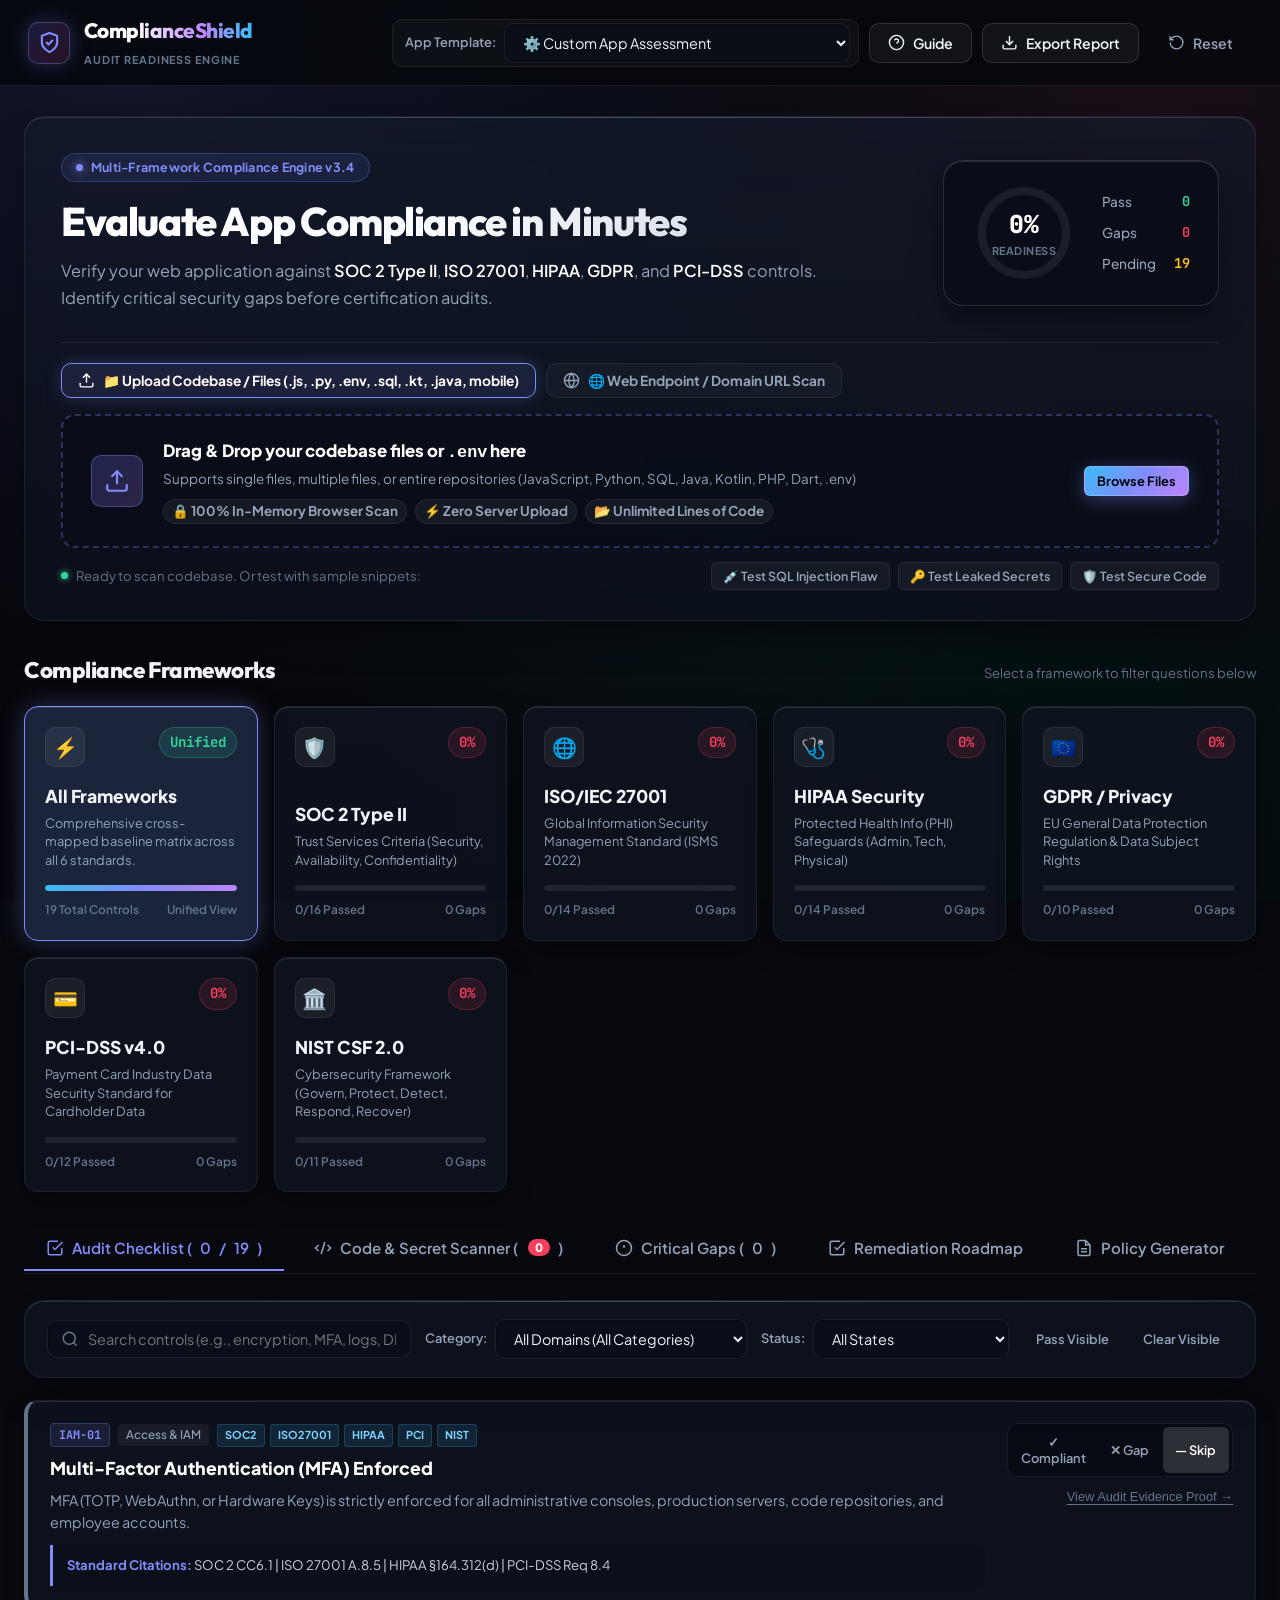
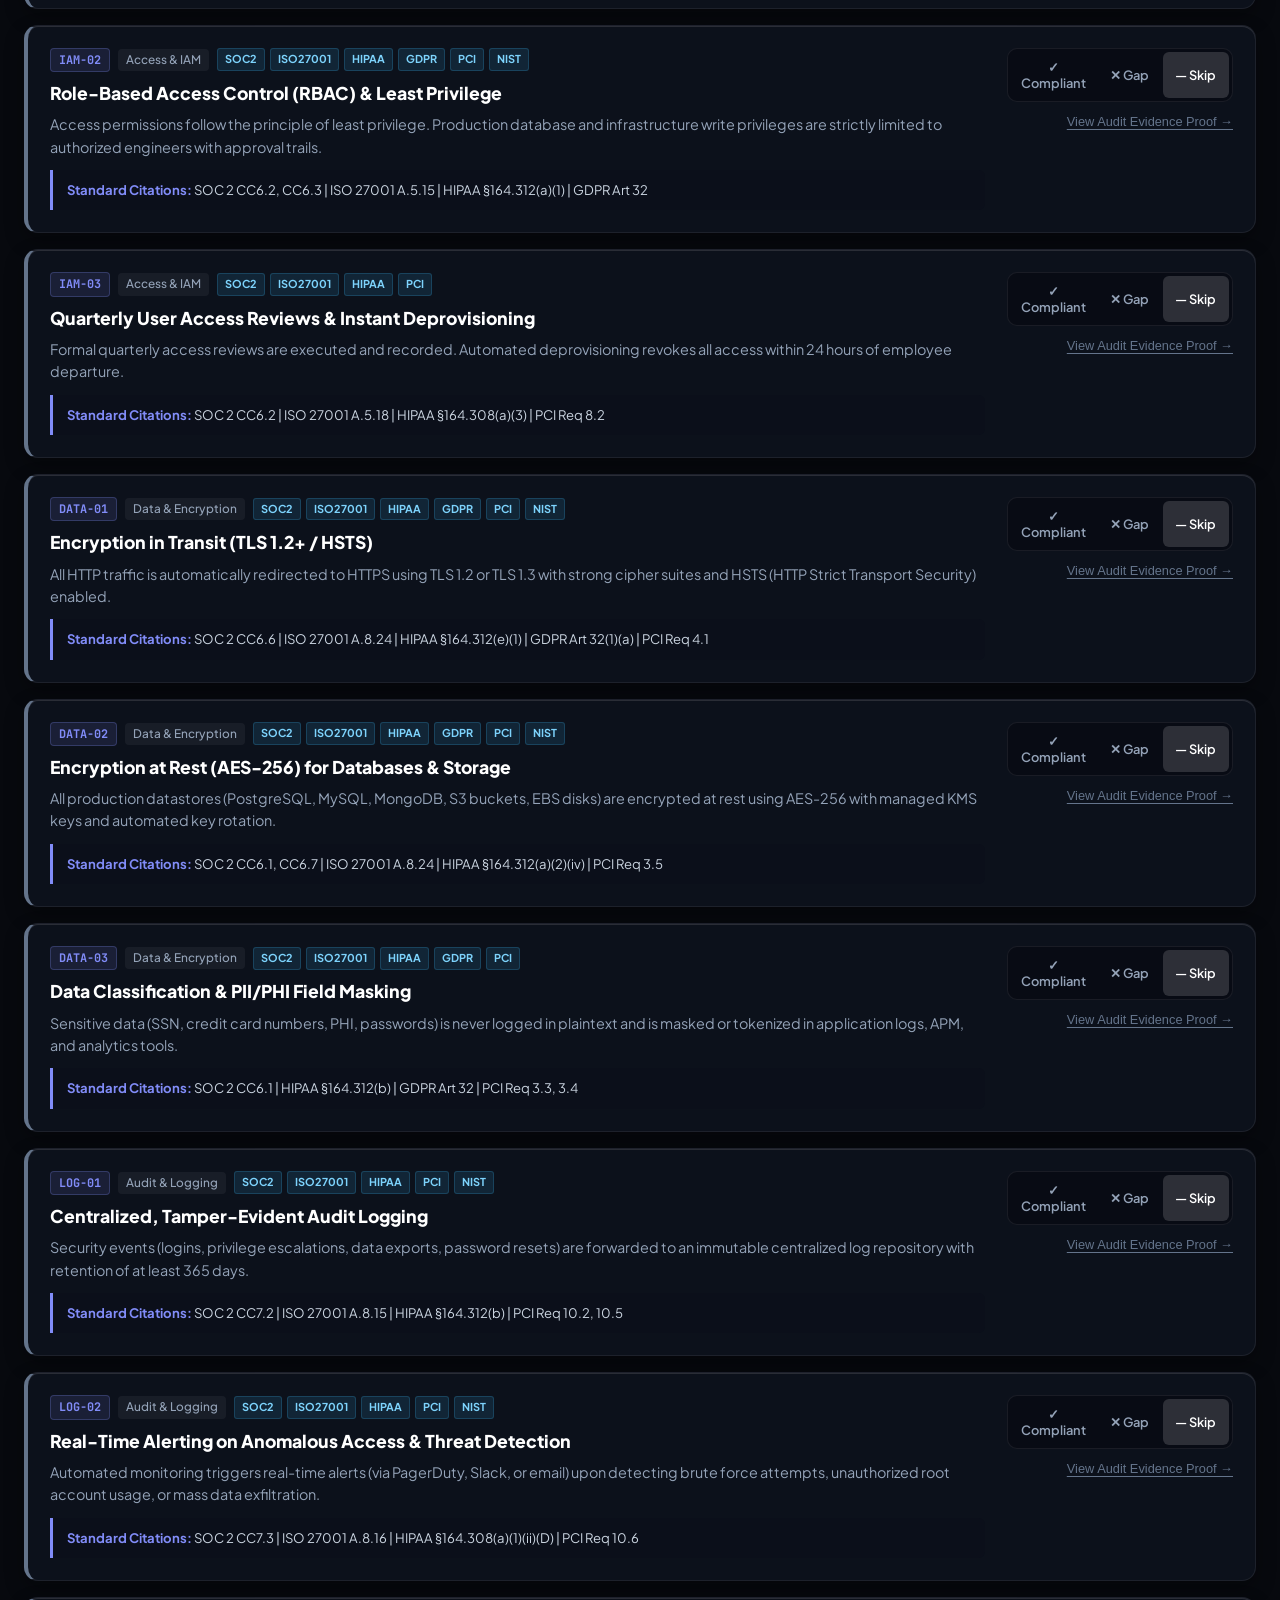
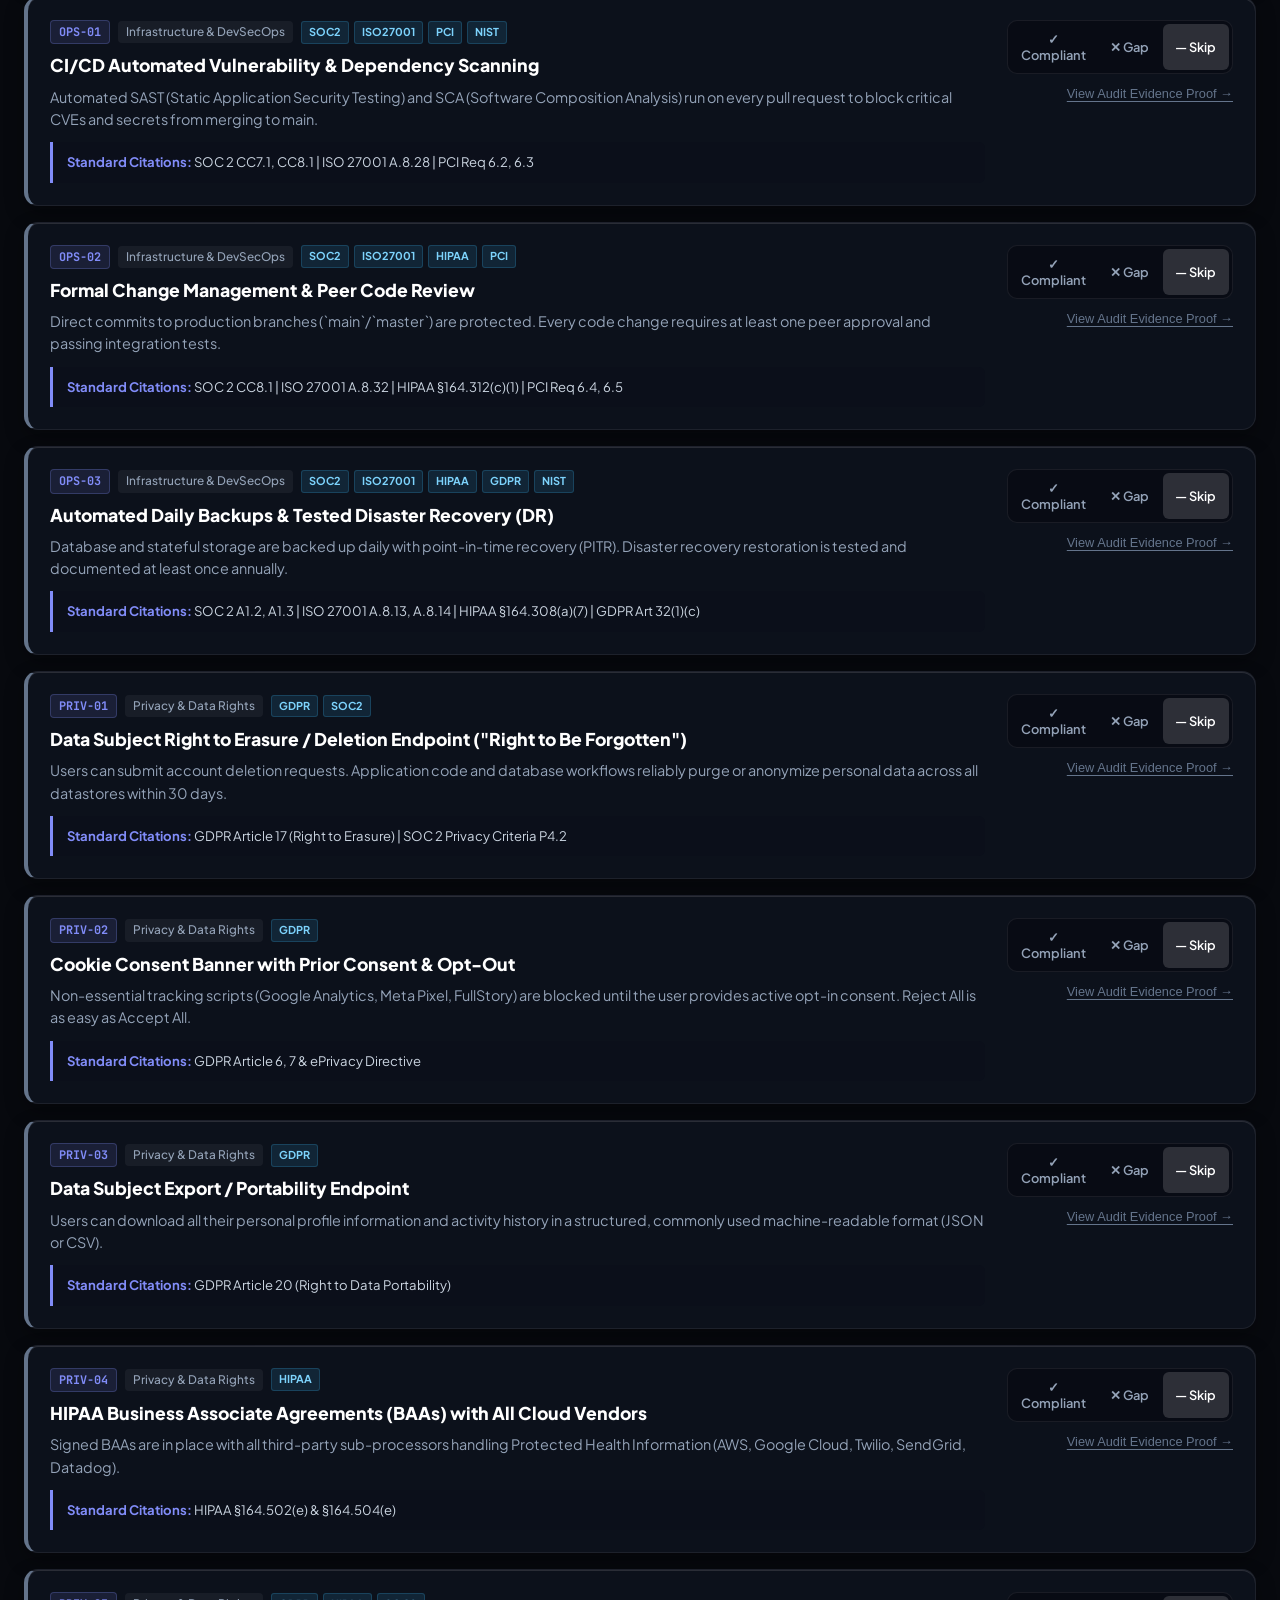
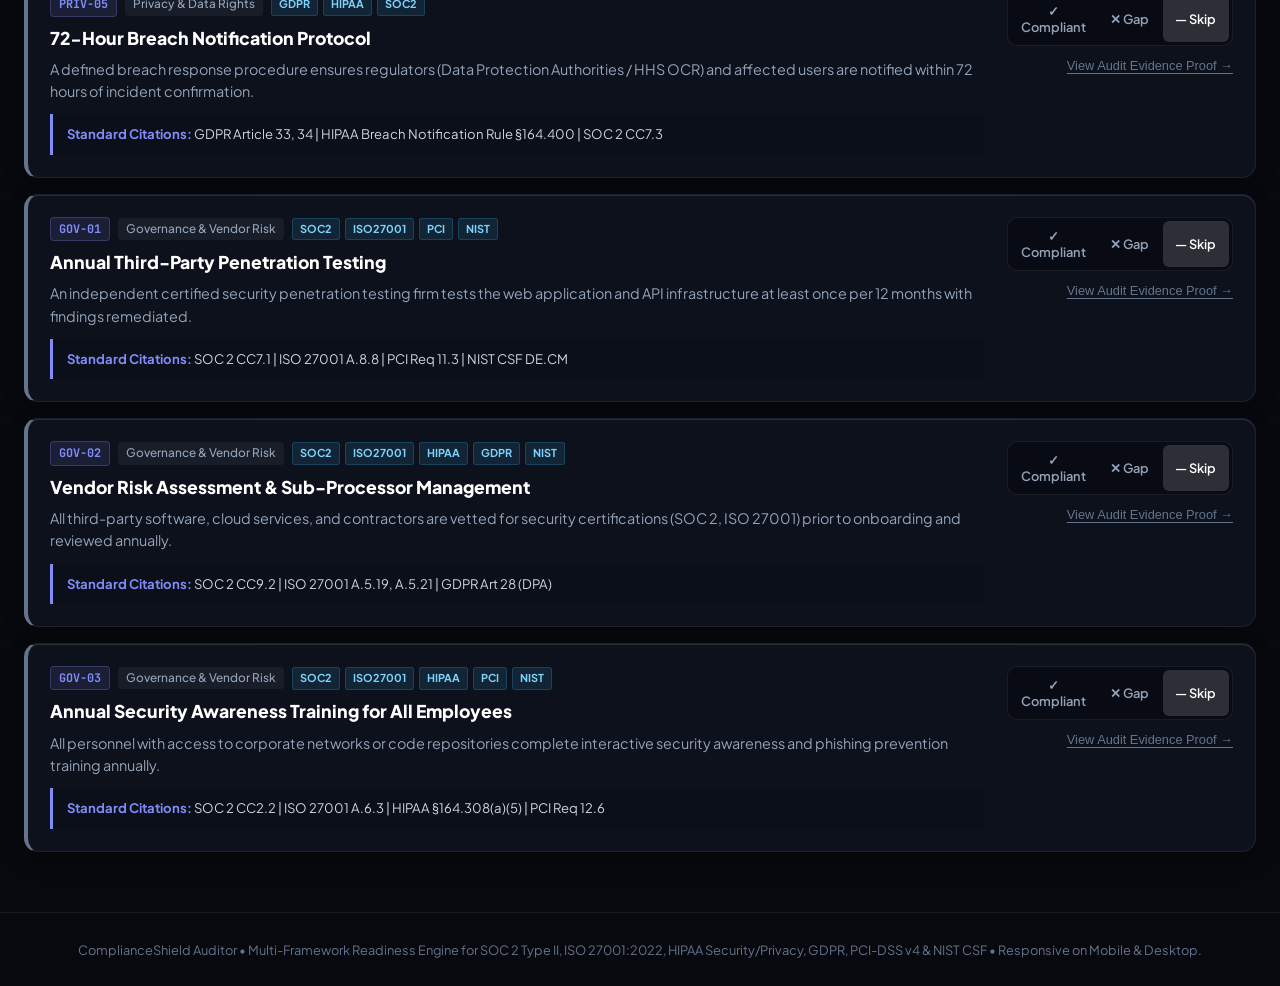
==== commit c5085579: "feat: prominent hero codebase upload dropzone supporting multiple files and instant SAST analysis" ====
--- a/index.html
+++ b/index.html
@@ -101,29 +101,76 @@
           </div>
         </div>
 
-        <!-- App Details & URL Quick Check bar -->
-        <div class="quick-scanner-bar">
-          <div class="input-group flex-2">
-            <label for="appNameInput">Application / Service Name</label>
-            <input type="text" id="appNameInput" placeholder="e.g. Acme Cloud Platform" value="My Web Application">
-          </div>
-          <div class="input-group flex-2">
-            <label for="appUrlInput">App Endpoint / Domain (Optional)</label>
-            <input type="text" id="appUrlInput" placeholder="https://app.example.com">
-          </div>
-          <div class="input-group flex-1">
-            <label for="envSelect">Target Environment</label>
-            <select id="envSelect">
-              <option value="prod">Production (Live)</option>
-              <option value="staging">Staging / Pre-prod</option>
-              <option value="mvp">Pre-launch MVP</option>
-            </select>
-          </div>
-          <div class="input-action">
-            <button id="btnFastScan" class="btn btn-primary">
-              <svg viewBox="0 0 24 24" fill="none" stroke="currentColor" stroke-width="2"><circle cx="11" cy="11" r="8"/><path d="m21 21-4.3-4.3"/></svg>
-              <span>Quick Audit</span>
-            </button>
+        <!-- Scanner Input Mode Tabs -->
+        <div class="scanner-mode-tabs">
+          <button class="scanner-mode-btn active" id="btnModeUpload" data-mode="upload">
+            <svg viewBox="0 0 24 24" fill="none" stroke="currentColor" stroke-width="2"><path d="M21 15v4a2 2 0 0 1-2 2H5a2 2 0 0 1-2-2v-4"/><polyline points="17 8 12 3 7 8"/><line x1="12" y1="3" x2="12" y2="15"/></svg>
+            <span>📁 Upload Codebase / Files (.js, .py, .env, .sql, .kt, .java, mobile)</span>
+          </button>
+          <button class="scanner-mode-btn" id="btnModeUrl" data-mode="url">
+            <svg viewBox="0 0 24 24" fill="none" stroke="currentColor" stroke-width="2"><circle cx="12" cy="12" r="10"/><line x1="2" y1="12" x2="22" y2="12"/><path d="M12 2a15.3 15.3 0 0 1 4 10 15.3 15.3 0 0 1-4 10 15.3 15.3 0 0 1-4-10 15.3 15.3 0 0 1 4-10z"/></svg>
+            <span>🌐 Web Endpoint / Domain URL Scan</span>
+          </button>
+        </div>
+
+        <!-- Mode 1: Codebase & File Upload (Active) -->
+        <div class="scanner-panel-mode" id="panelModeUpload">
+          <div class="hero-dropzone" id="heroDropzone">
+            <input type="file" id="heroFileInput" class="file-input-hidden" multiple accept=".js,.ts,.py,.sql,.php,.env,.json,.txt,.java,.go,.kt,.dart,.xml,.yml,.yaml">
+            <div class="hero-dropzone-icon">
+              <svg viewBox="0 0 24 24" fill="none" stroke="currentColor" stroke-width="2"><path d="M21 15v4a2 2 0 0 1-2 2H5a2 2 0 0 1-2-2v-4"/><polyline points="17 8 12 3 7 8"/><line x1="12" y1="3" x2="12" y2="15"/></svg>
+            </div>
+            <div class="hero-dropzone-copy">
+              <strong>Drag & Drop your codebase files or <code>.env</code> here</strong>
+              <span>Supports single files, multiple files, or entire repositories (JavaScript, Python, SQL, Java, Kotlin, PHP, Dart, .env)</span>
+              <div class="hero-dropzone-pills">
+                <span class="badge-pill">🔒 100% In-Memory Browser Scan</span>
+                <span class="badge-pill">⚡ Zero Server Upload</span>
+                <span class="badge-pill">📂 Unlimited Lines of Code</span>
+              </div>
+            </div>
+            <button class="btn btn-primary btn-sm" id="btnBrowseFiles" type="button">Browse Files</button>
+          </div>
+
+          <!-- Upload Status & Quick Presets -->
+          <div class="upload-quick-bar">
+            <div class="upload-active-status" id="uploadActiveStatus">
+              <span class="status-dot"></span>
+              <span id="uploadStatusText">Ready to scan codebase. Or test with sample snippets:</span>
+            </div>
+            <div class="upload-preset-shortcuts">
+              <button class="preset-pill-btn" id="heroBtnSampleSqli">💉 Test SQL Injection Flaw</button>
+              <button class="preset-pill-btn" id="heroBtnSampleSecrets">🔑 Test Leaked Secrets</button>
+              <button class="preset-pill-btn" id="heroBtnSampleSecure">🛡️ Test Secure Code</button>
+            </div>
+          </div>
+        </div>
+
+        <!-- Mode 2: App Details & URL Quick Check bar -->
+        <div class="scanner-panel-mode" id="panelModeUrl" style="display: none;">
+          <div class="quick-scanner-bar">
+            <div class="input-group flex-2">
+              <label for="appNameInput">Application / Service Name</label>
+              <input type="text" id="appNameInput" placeholder="e.g. Acme Cloud Platform" value="My Web Application">
+            </div>
+            <div class="input-group flex-2">
+              <label for="appUrlInput">App Endpoint / Domain (Optional)</label>
+              <input type="text" id="appUrlInput" placeholder="https://app.example.com">
+            </div>
+            <div class="input-group flex-1">
+              <label for="envSelect">Target Environment</label>
+              <select id="envSelect">
+                <option value="prod">Production (Live)</option>
+                <option value="staging">Staging / Pre-prod</option>
+                <option value="mvp">Pre-launch MVP</option>
+              </select>
+            </div>
+            <div class="input-action">
+              <button id="btnFastScan" class="btn btn-primary">
+                <svg viewBox="0 0 24 24" fill="none" stroke="currentColor" stroke-width="2"><circle cx="11" cy="11" r="8"/><path d="m21 21-4.3-4.3"/></svg>
+                <span>Quick Audit</span>
+              </button>
+            </div>
           </div>
         </div>
       </section>
--- a/styles.css
+++ b/styles.css
@@ -471,14 +471,183 @@
 .val.red { color: var(--rose); }
 .val.amber { color: var(--amber); }
 
+/* Scanner Mode Tabs & Hero Upload Zone */
+.scanner-mode-tabs {
+  display: flex;
+  gap: 10px;
+  padding-top: 20px;
+  border-top: 1px solid var(--border-subtle);
+  margin-bottom: 16px;
+  flex-wrap: wrap;
+}
+
+.scanner-mode-btn {
+  background: rgba(255, 255, 255, 0.03);
+  border: 1px solid var(--border-subtle);
+  color: var(--text-secondary);
+  font-family: var(--font-sans);
+  font-size: 0.86rem;
+  font-weight: 700;
+  padding: 8px 16px;
+  border-radius: var(--radius-sm);
+  cursor: pointer;
+  display: inline-flex;
+  align-items: center;
+  gap: 8px;
+  transition: var(--transition);
+}
+
+.scanner-mode-btn svg {
+  width: 17px;
+  height: 17px;
+}
+
+.scanner-mode-btn:hover {
+  background: rgba(255, 255, 255, 0.08);
+  color: var(--text-white);
+}
+
+.scanner-mode-btn.active {
+  background: var(--indigo-bg);
+  border-color: var(--indigo);
+  color: var(--text-white);
+  box-shadow: 0 0 15px rgba(129, 140, 248, 0.25);
+}
+
+/* Hero Dropzone */
+.hero-dropzone {
+  border: 2px dashed rgba(129, 140, 248, 0.3);
+  background: rgba(8, 12, 22, 0.6);
+  border-radius: var(--radius-md);
+  padding: 22px 28px;
+  display: flex;
+  align-items: center;
+  justify-content: space-between;
+  gap: 20px;
+  cursor: pointer;
+  transition: var(--transition);
+  position: relative;
+}
+
+.hero-dropzone:hover, .hero-dropzone.dragover {
+  border-color: var(--indigo);
+  background: rgba(129, 140, 248, 0.08);
+  box-shadow: 0 0 35px rgba(129, 140, 248, 0.25);
+  transform: translateY(-2px);
+}
+
+.hero-dropzone-icon {
+  width: 52px;
+  height: 52px;
+  border-radius: var(--radius-sm);
+  background: linear-gradient(135deg, rgba(99, 102, 241, 0.25) 0%, rgba(192, 132, 252, 0.2) 100%);
+  border: 1px solid rgba(129, 140, 248, 0.35);
+  display: flex;
+  align-items: center;
+  justify-content: center;
+  color: var(--indigo);
+  flex-shrink: 0;
+}
+
+.hero-dropzone-icon svg {
+  width: 26px;
+  height: 26px;
+}
+
+.hero-dropzone-copy {
+  display: flex;
+  flex-direction: column;
+  gap: 4px;
+  flex: 1;
+}
+
+.hero-dropzone-copy strong {
+  font-size: 1.05rem;
+  font-weight: 800;
+  color: var(--text-white);
+}
+
+.hero-dropzone-copy span {
+  font-size: 0.84rem;
+  color: var(--text-secondary);
+  line-height: 1.4;
+}
+
+.hero-dropzone-pills {
+  display: flex;
+  flex-wrap: wrap;
+  gap: 8px;
+  margin-top: 6px;
+}
+
+.badge-pill {
+  font-size: 0.72rem;
+  font-weight: 700;
+  padding: 2px 8px;
+  border-radius: 999px;
+  background: rgba(255, 255, 255, 0.05);
+  color: var(--indigo);
+  border: 1px solid var(--border-subtle);
+}
+
+.upload-quick-bar {
+  display: flex;
+  align-items: center;
+  justify-content: space-between;
+  gap: 16px;
+  margin-top: 14px;
+  flex-wrap: wrap;
+}
+
+.upload-active-status {
+  display: flex;
+  align-items: center;
+  gap: 8px;
+  font-size: 0.82rem;
+  color: var(--text-muted);
+}
+
+.status-dot {
+  width: 7px;
+  height: 7px;
+  border-radius: 50%;
+  background-color: var(--emerald);
+  box-shadow: 0 0 6px var(--emerald);
+}
+
+.upload-preset-shortcuts {
+  display: flex;
+  align-items: center;
+  gap: 8px;
+  flex-wrap: wrap;
+}
+
+.preset-pill-btn {
+  background: rgba(255, 255, 255, 0.04);
+  border: 1px solid var(--border-subtle);
+  color: var(--text-secondary);
+  font-family: var(--font-sans);
+  font-size: 0.78rem;
+  font-weight: 600;
+  padding: 5px 11px;
+  border-radius: var(--radius-xs);
+  cursor: pointer;
+  transition: var(--transition);
+}
+
+.preset-pill-btn:hover {
+  background: rgba(255, 255, 255, 0.09);
+  color: var(--text-white);
+  border-color: var(--indigo);
+}
+
 /* Quick Scanner Bar */
 .quick-scanner-bar {
   display: flex;
   flex-wrap: wrap;
   align-items: flex-end;
   gap: 16px;
-  padding-top: 24px;
-  border-top: 1px solid var(--border-subtle);
+  padding-top: 12px;
 }
 
 .input-group {
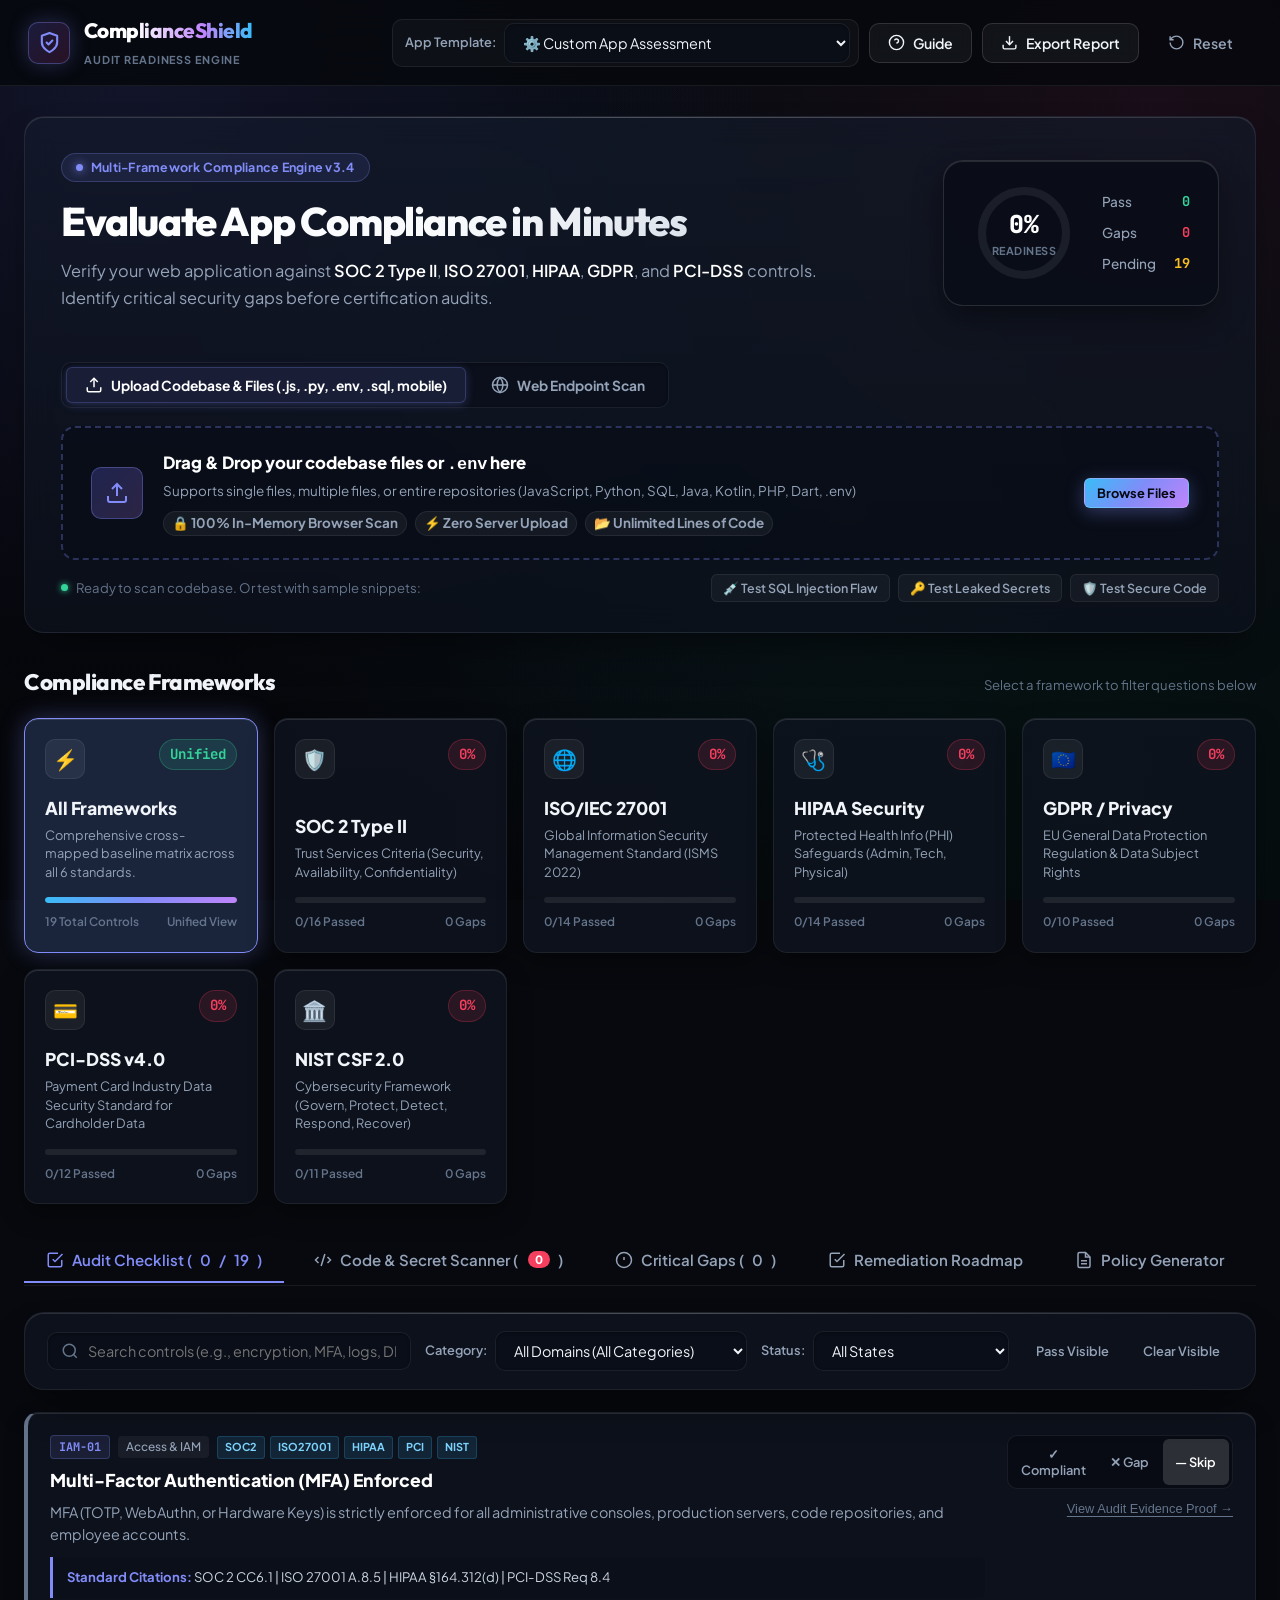
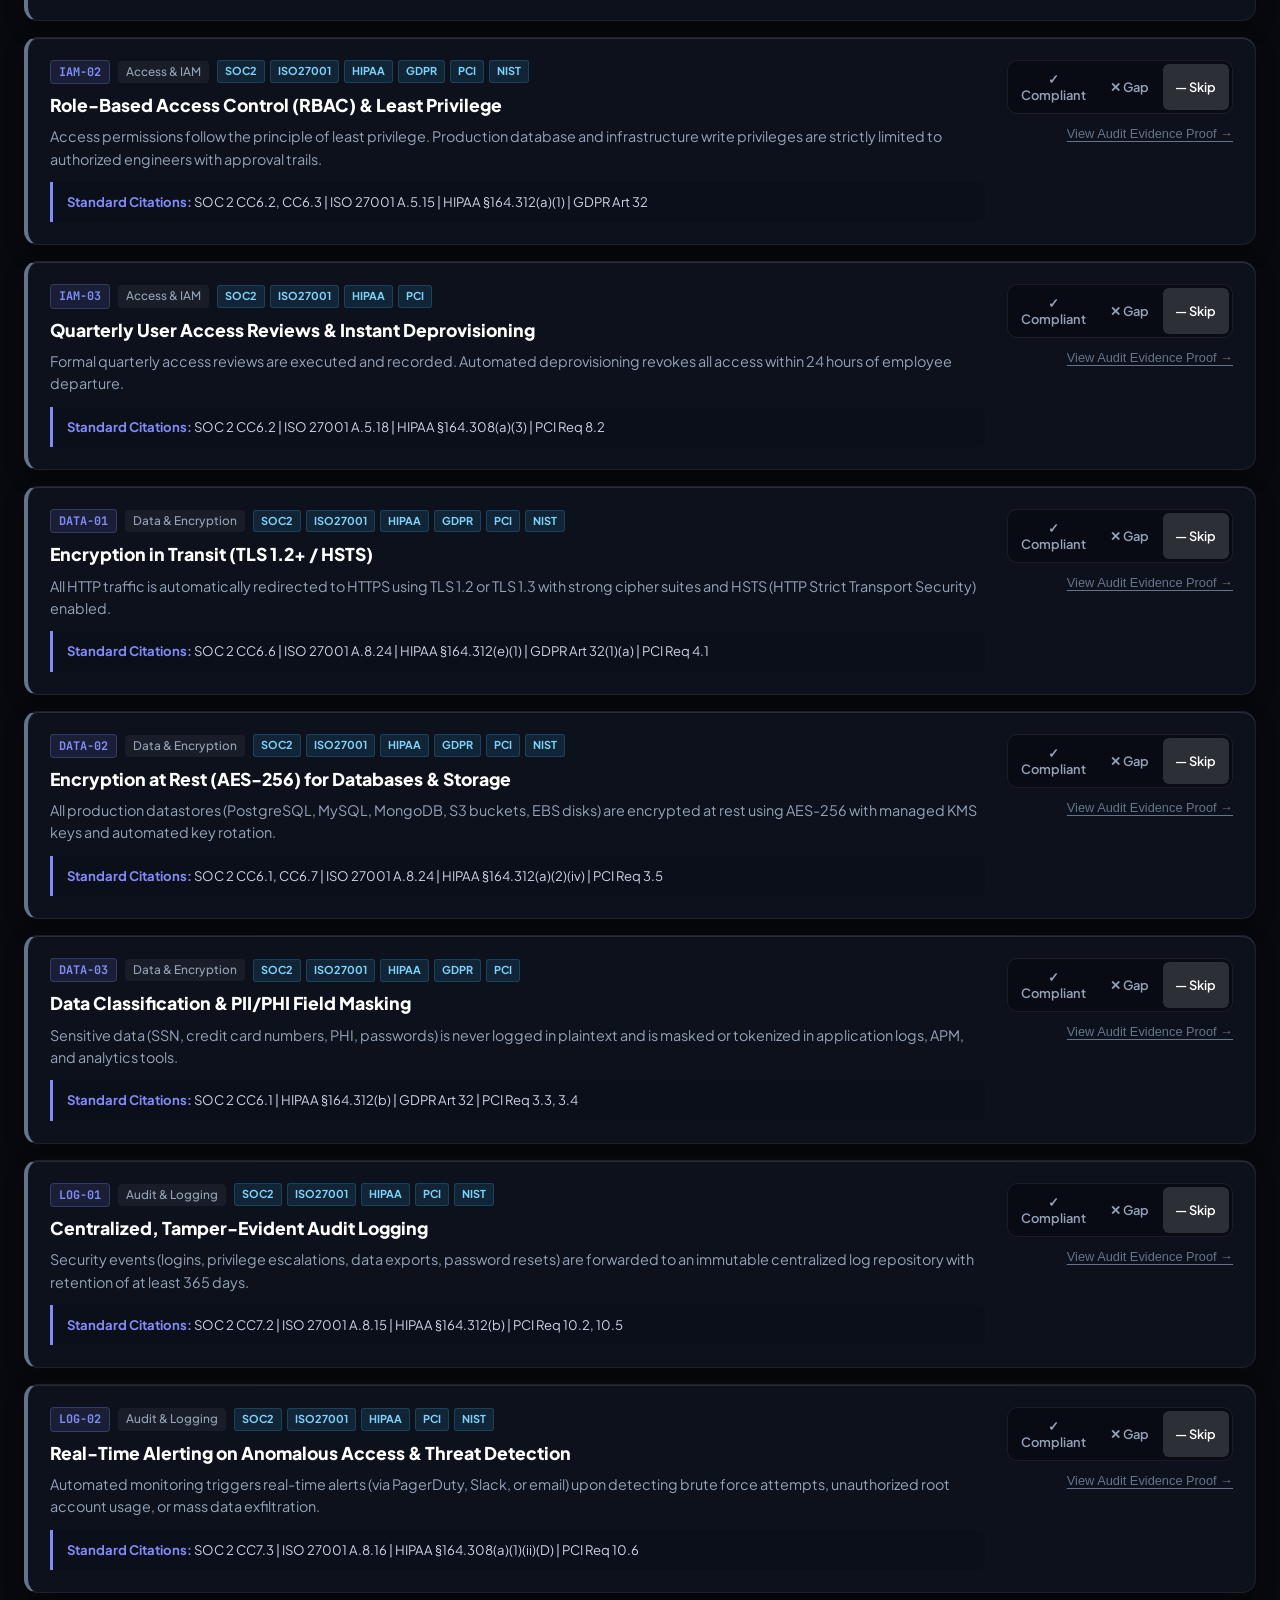
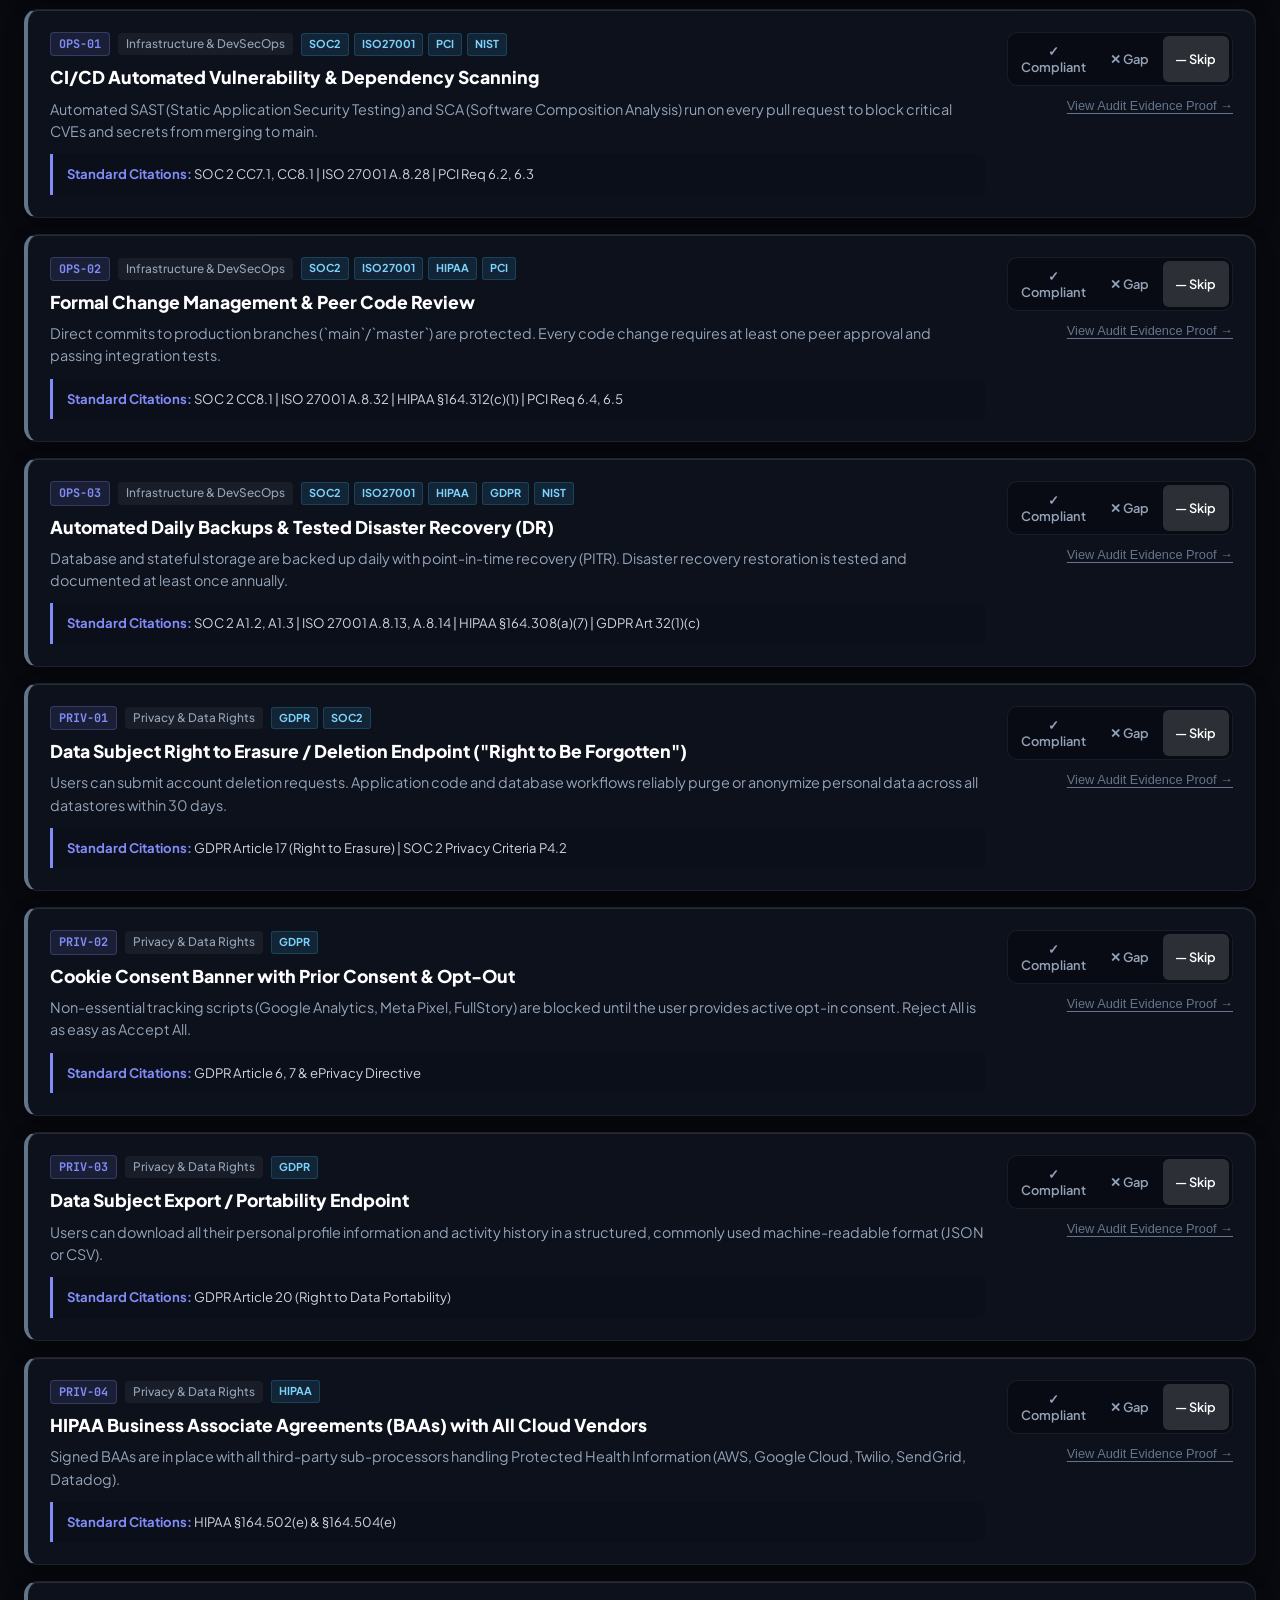
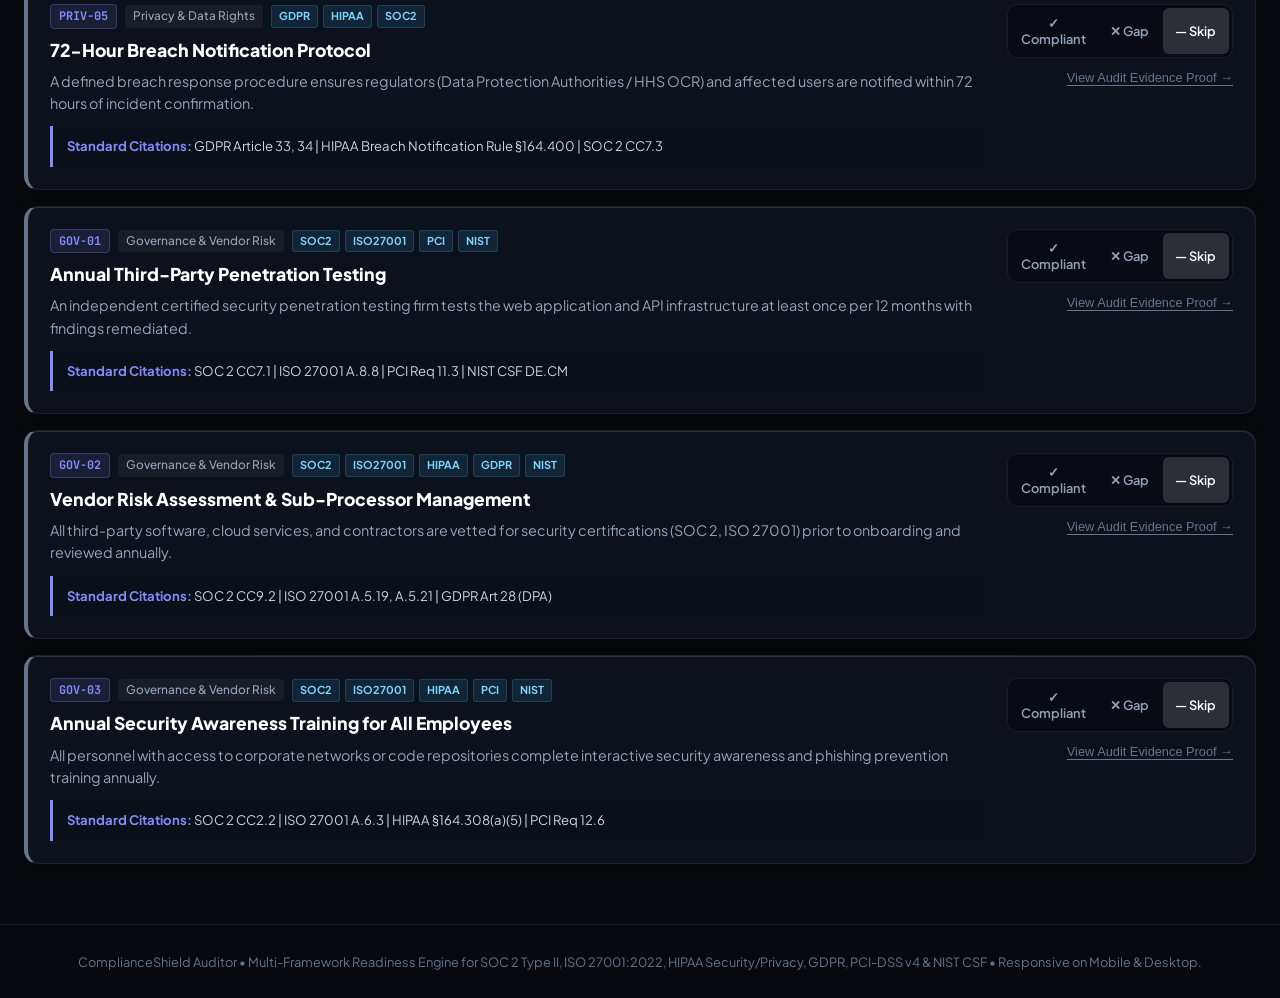
==== commit 5a8551c4: "fix(ui): constrain hero tab SVG dimensions and add styles cache-buster" ====
--- a/index.html
+++ b/index.html
@@ -8,7 +8,7 @@
   <link rel="preconnect" href="https://fonts.googleapis.com">
   <link rel="preconnect" href="https://fonts.gstatic.com" crossorigin>
   <link href="https://fonts.googleapis.com/css2?family=Outfit:wght@500;600;700;800;900&family=Plus+Jakarta+Sans:wght@400;500;600;700;800&family=JetBrains+Mono:wght@400;500;600&display=swap" rel="stylesheet">
-  <link rel="stylesheet" href="styles.css">
+  <link rel="stylesheet" href="styles.css?v=3.0">
 </head>
 <body>
   <div class="app-layout">
@@ -103,13 +103,13 @@
 
         <!-- Scanner Input Mode Tabs -->
         <div class="scanner-mode-tabs">
-          <button class="scanner-mode-btn active" id="btnModeUpload" data-mode="upload">
-            <svg viewBox="0 0 24 24" fill="none" stroke="currentColor" stroke-width="2"><path d="M21 15v4a2 2 0 0 1-2 2H5a2 2 0 0 1-2-2v-4"/><polyline points="17 8 12 3 7 8"/><line x1="12" y1="3" x2="12" y2="15"/></svg>
-            <span>📁 Upload Codebase / Files (.js, .py, .env, .sql, .kt, .java, mobile)</span>
+          <button class="scanner-mode-btn active" id="btnModeUpload" data-mode="upload" type="button">
+            <svg width="18" height="18" viewBox="0 0 24 24" fill="none" stroke="currentColor" stroke-width="2" style="width: 18px; height: 18px; max-width: 18px; max-height: 18px; flex-shrink: 0;"><path d="M21 15v4a2 2 0 0 1-2 2H5a2 2 0 0 1-2-2v-4"/><polyline points="17 8 12 3 7 8"/><line x1="12" y1="3" x2="12" y2="15"/></svg>
+            <span>Upload Codebase & Files (.js, .py, .env, .sql, mobile)</span>
           </button>
-          <button class="scanner-mode-btn" id="btnModeUrl" data-mode="url">
-            <svg viewBox="0 0 24 24" fill="none" stroke="currentColor" stroke-width="2"><circle cx="12" cy="12" r="10"/><line x1="2" y1="12" x2="22" y2="12"/><path d="M12 2a15.3 15.3 0 0 1 4 10 15.3 15.3 0 0 1-4 10 15.3 15.3 0 0 1-4-10 15.3 15.3 0 0 1 4-10z"/></svg>
-            <span>🌐 Web Endpoint / Domain URL Scan</span>
+          <button class="scanner-mode-btn" id="btnModeUrl" data-mode="url" type="button">
+            <svg width="18" height="18" viewBox="0 0 24 24" fill="none" stroke="currentColor" stroke-width="2" style="width: 18px; height: 18px; max-width: 18px; max-height: 18px; flex-shrink: 0;"><circle cx="12" cy="12" r="10"/><line x1="2" y1="12" x2="22" y2="12"/><path d="M12 2a15.3 15.3 0 0 1 4 10 15.3 15.3 0 0 1-4 10 15.3 15.3 0 0 1-4-10 15.3 15.3 0 0 1 4-10z"/></svg>
+            <span>Web Endpoint Scan</span>
           </button>
         </div>
 
@@ -118,7 +118,7 @@
           <div class="hero-dropzone" id="heroDropzone">
             <input type="file" id="heroFileInput" class="file-input-hidden" multiple accept=".js,.ts,.py,.sql,.php,.env,.json,.txt,.java,.go,.kt,.dart,.xml,.yml,.yaml">
             <div class="hero-dropzone-icon">
-              <svg viewBox="0 0 24 24" fill="none" stroke="currentColor" stroke-width="2"><path d="M21 15v4a2 2 0 0 1-2 2H5a2 2 0 0 1-2-2v-4"/><polyline points="17 8 12 3 7 8"/><line x1="12" y1="3" x2="12" y2="15"/></svg>
+              <svg width="24" height="24" viewBox="0 0 24 24" fill="none" stroke="currentColor" stroke-width="2" style="width: 24px; height: 24px; max-width: 24px; max-height: 24px; flex-shrink: 0;"><path d="M21 15v4a2 2 0 0 1-2 2H5a2 2 0 0 1-2-2v-4"/><polyline points="17 8 12 3 7 8"/><line x1="12" y1="3" x2="12" y2="15"/></svg>
             </div>
             <div class="hero-dropzone-copy">
               <strong>Drag & Drop your codebase files or <code>.env</code> here</strong>
--- a/styles.css
+++ b/styles.css
@@ -473,23 +473,27 @@
 
 /* Scanner Mode Tabs & Hero Upload Zone */
 .scanner-mode-tabs {
-  display: flex;
-  gap: 10px;
-  padding-top: 20px;
-  border-top: 1px solid var(--border-subtle);
-  margin-bottom: 16px;
+  display: inline-flex;
+  background: rgba(10, 15, 26, 0.7);
+  border: 1px solid var(--border-subtle);
+  padding: 4px;
+  border-radius: var(--radius-sm);
+  margin-top: 20px;
+  margin-bottom: 18px;
+  gap: 6px;
+  box-shadow: inset 0 1px 3px rgba(0, 0, 0, 0.3);
   flex-wrap: wrap;
 }
 
 .scanner-mode-btn {
-  background: rgba(255, 255, 255, 0.03);
-  border: 1px solid var(--border-subtle);
+  background: transparent;
+  border: 1px solid transparent;
   color: var(--text-secondary);
   font-family: var(--font-sans);
   font-size: 0.86rem;
   font-weight: 700;
-  padding: 8px 16px;
-  border-radius: var(--radius-sm);
+  padding: 8px 18px;
+  border-radius: var(--radius-xs);
   cursor: pointer;
   display: inline-flex;
   align-items: center;
@@ -498,20 +502,23 @@
 }
 
 .scanner-mode-btn svg {
-  width: 17px;
-  height: 17px;
+  width: 18px !important;
+  height: 18px !important;
+  max-width: 18px !important;
+  max-height: 18px !important;
+  flex-shrink: 0 !important;
 }
 
 .scanner-mode-btn:hover {
-  background: rgba(255, 255, 255, 0.08);
+  background: rgba(255, 255, 255, 0.05);
   color: var(--text-white);
 }
 
 .scanner-mode-btn.active {
   background: var(--indigo-bg);
-  border-color: var(--indigo);
+  border-color: var(--indigo-border);
   color: var(--text-white);
-  box-shadow: 0 0 15px rgba(129, 140, 248, 0.25);
+  box-shadow: 0 2px 10px rgba(129, 140, 248, 0.25);
 }
 
 /* Hero Dropzone */
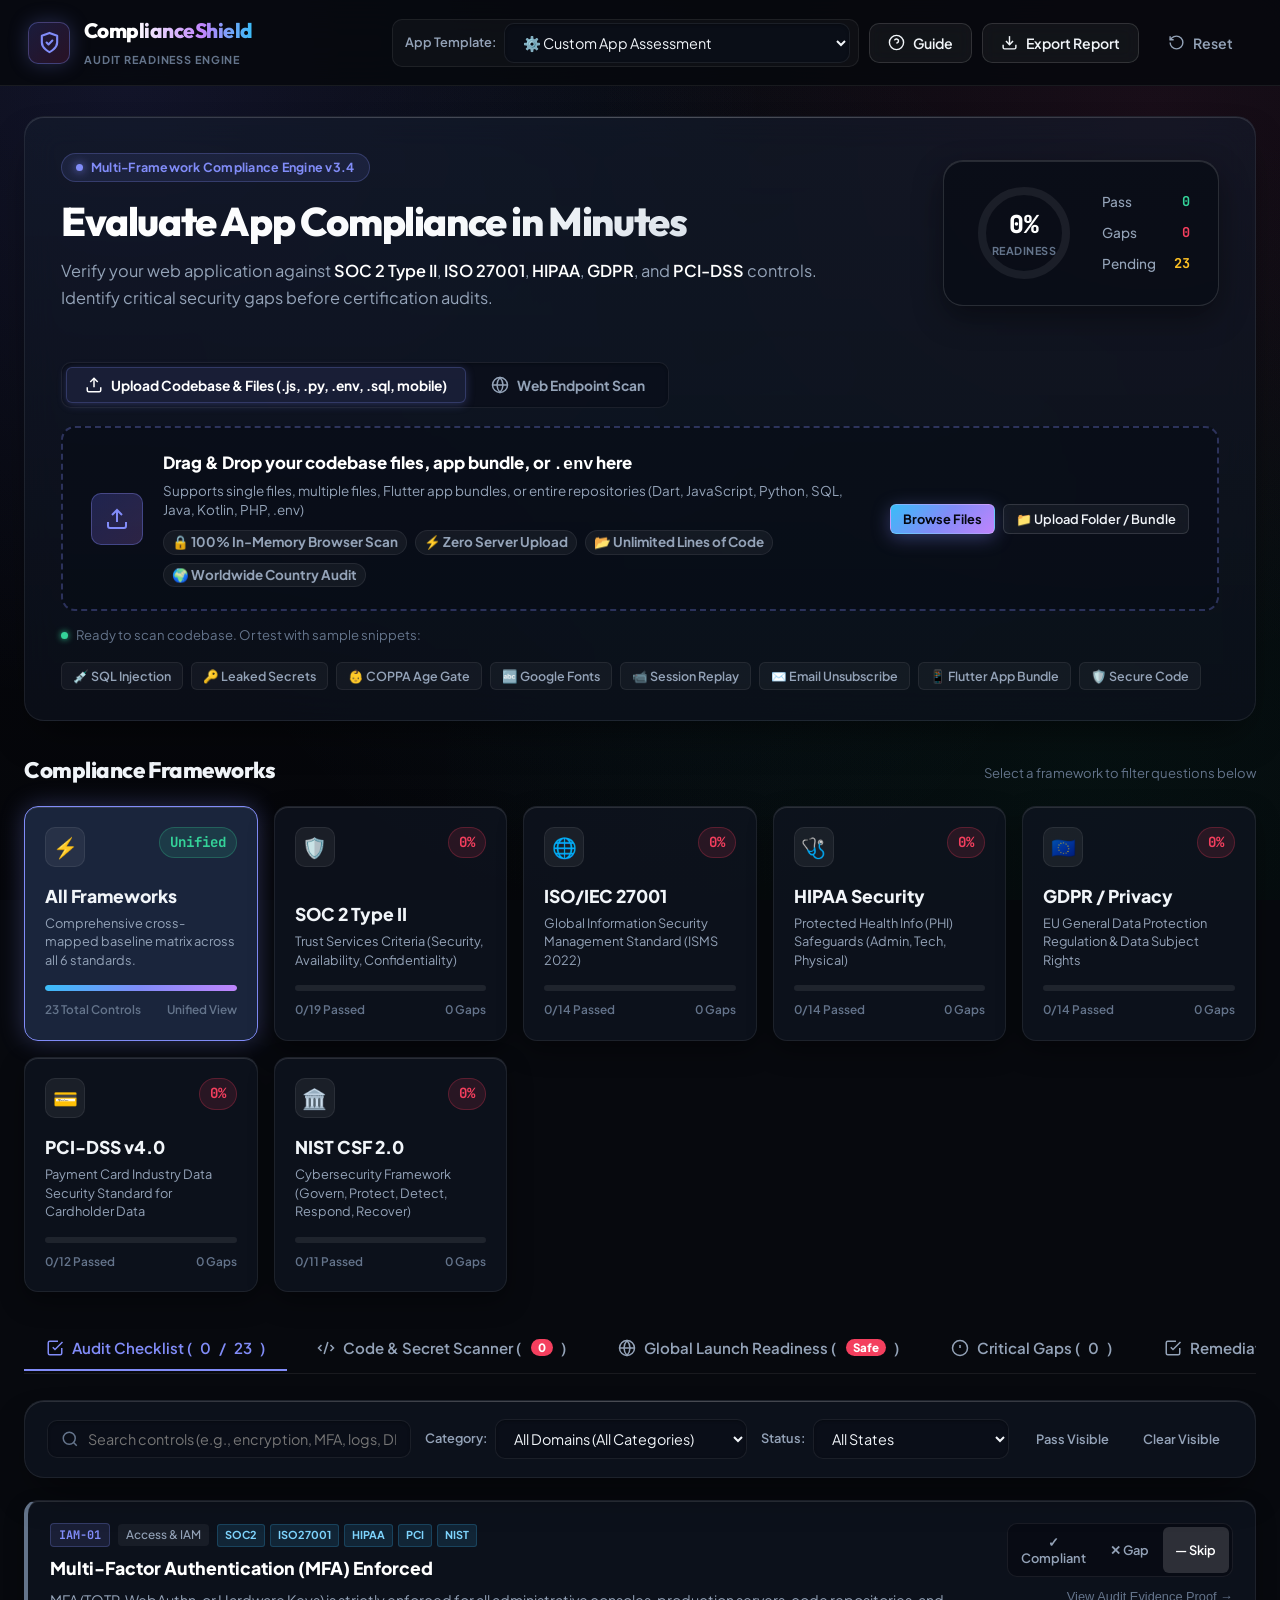
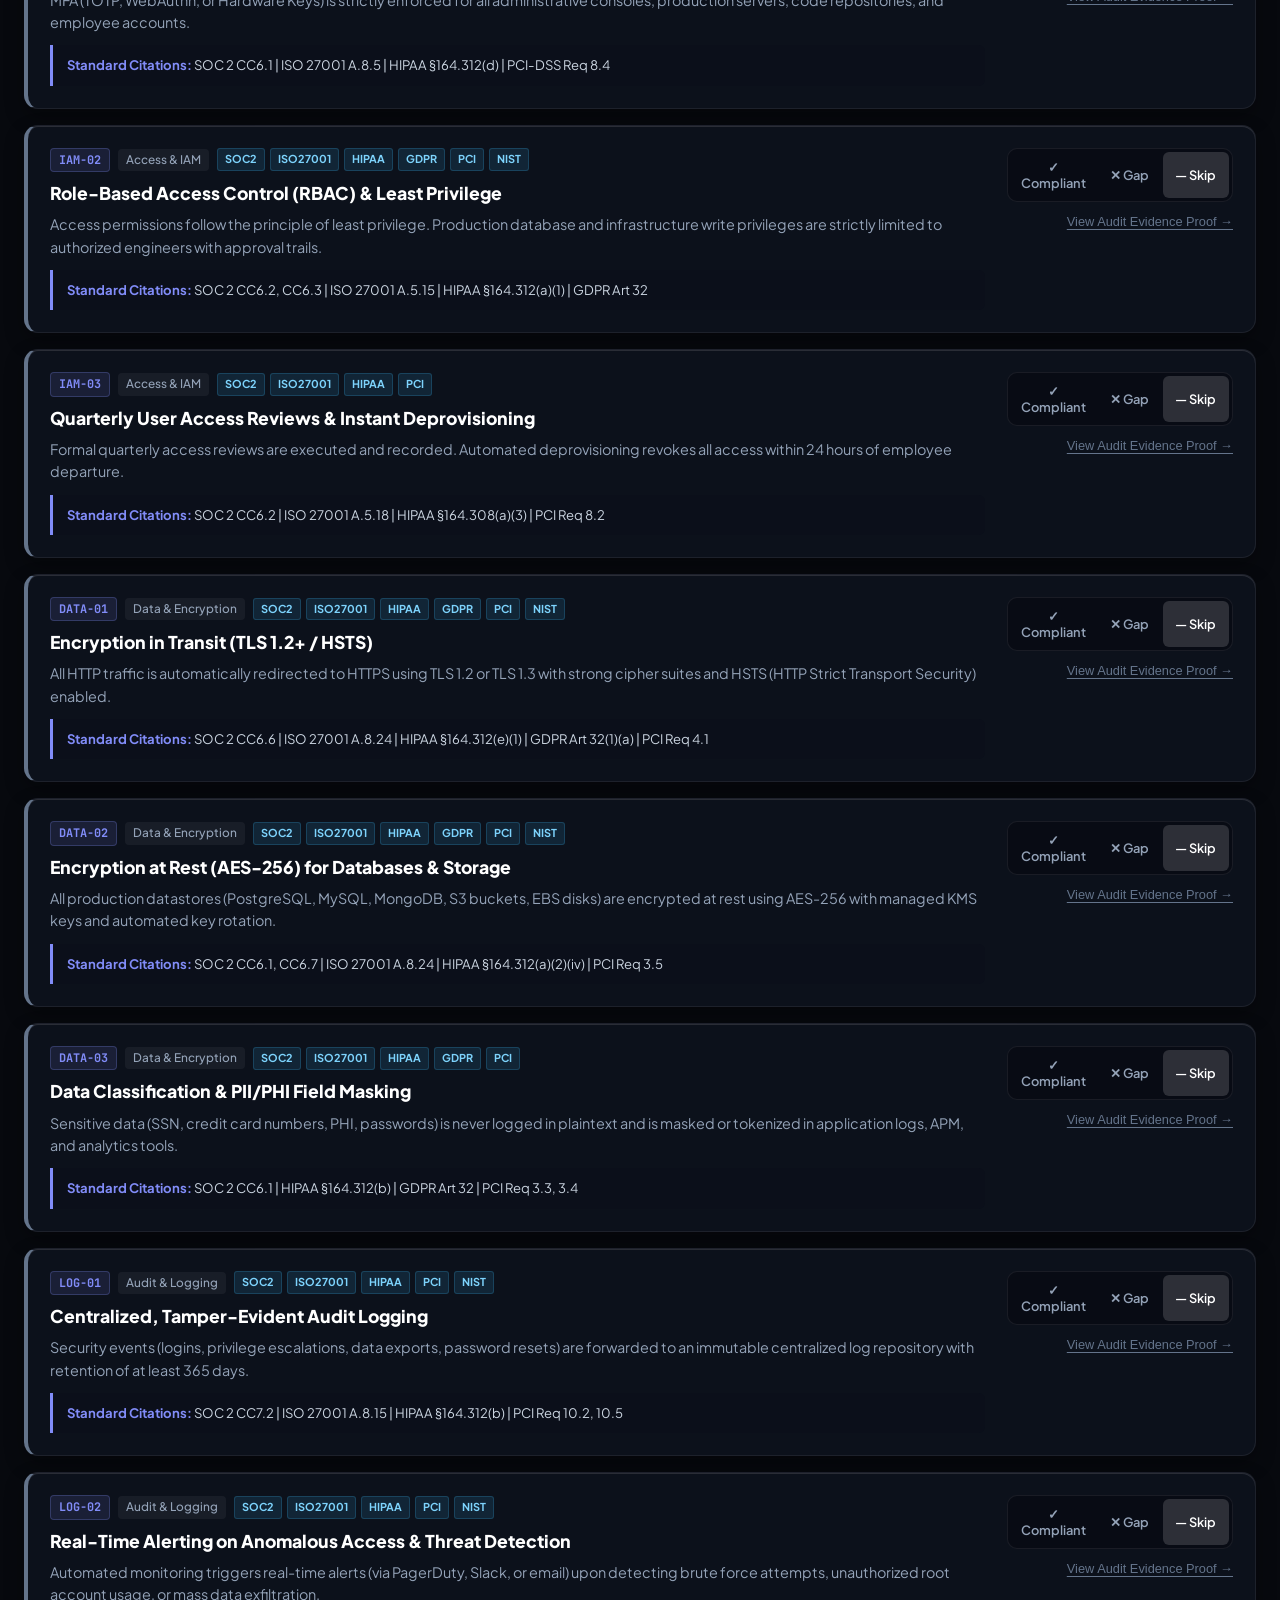
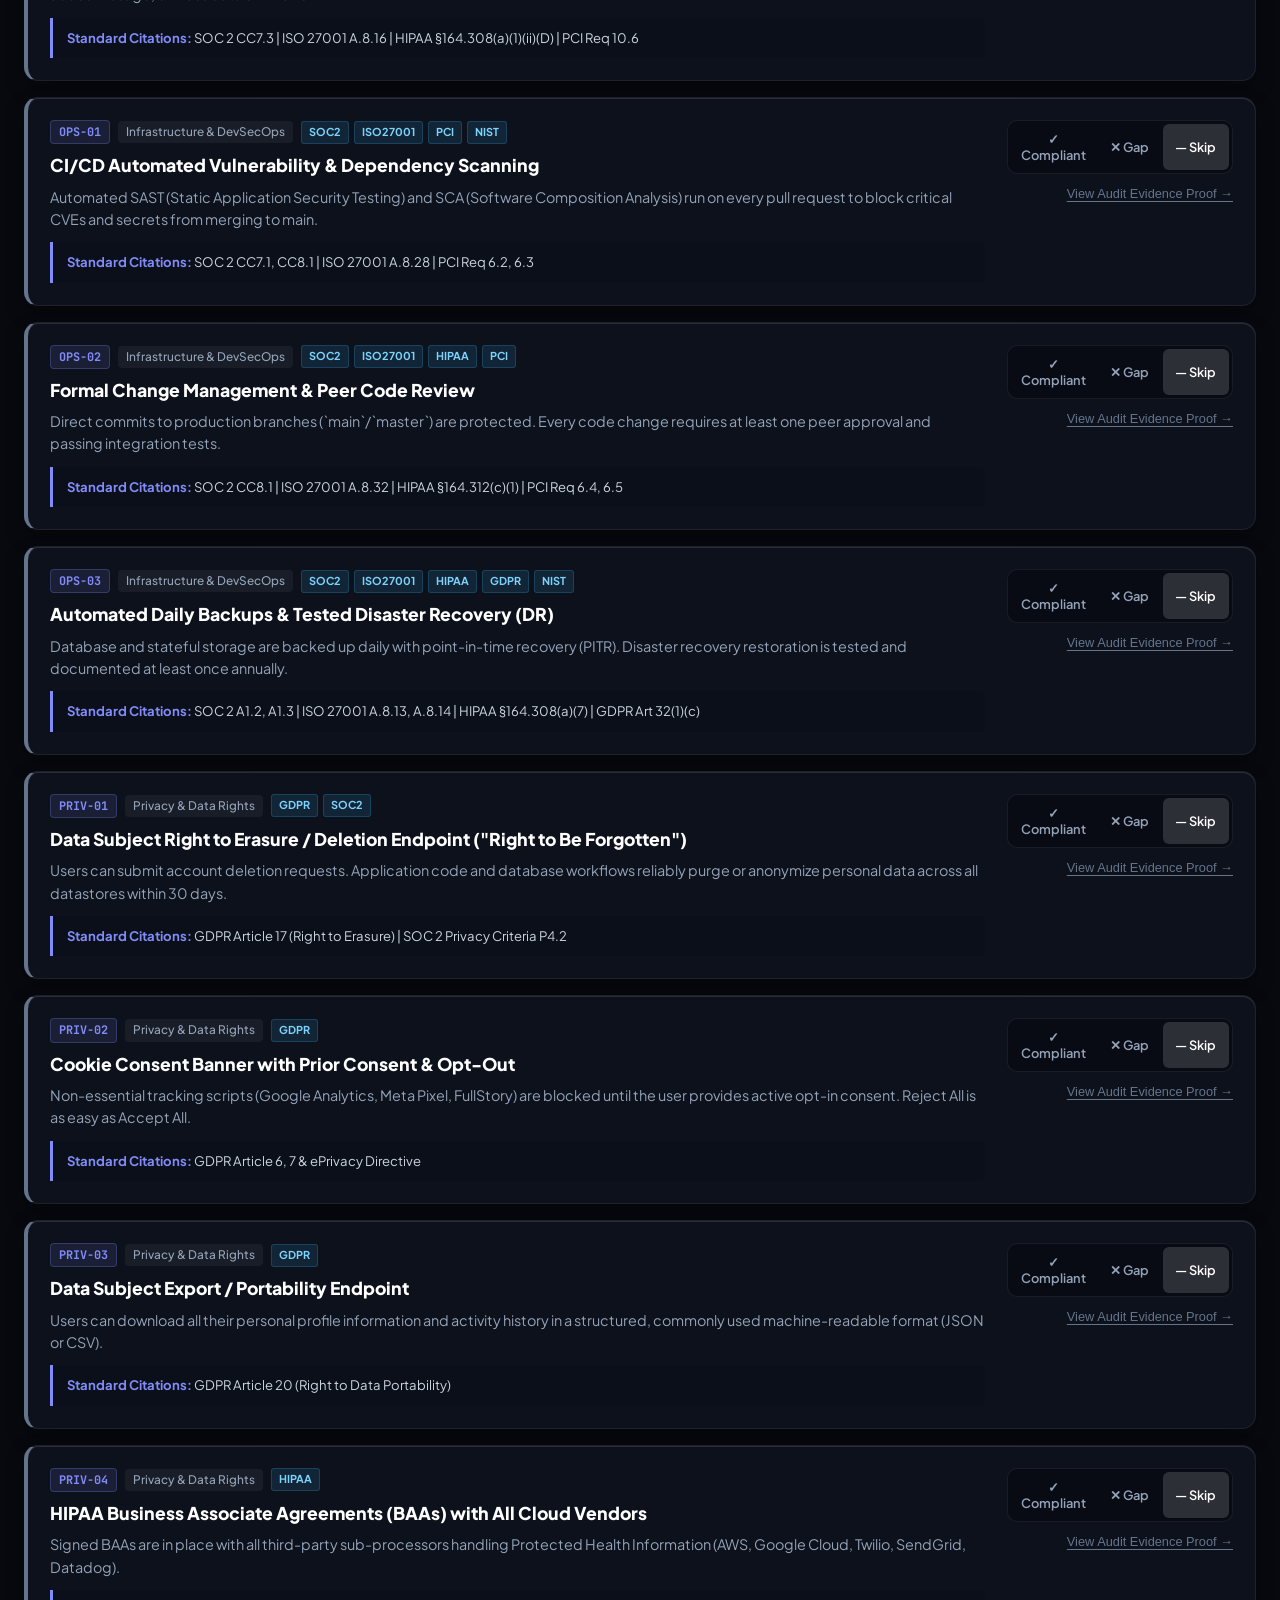
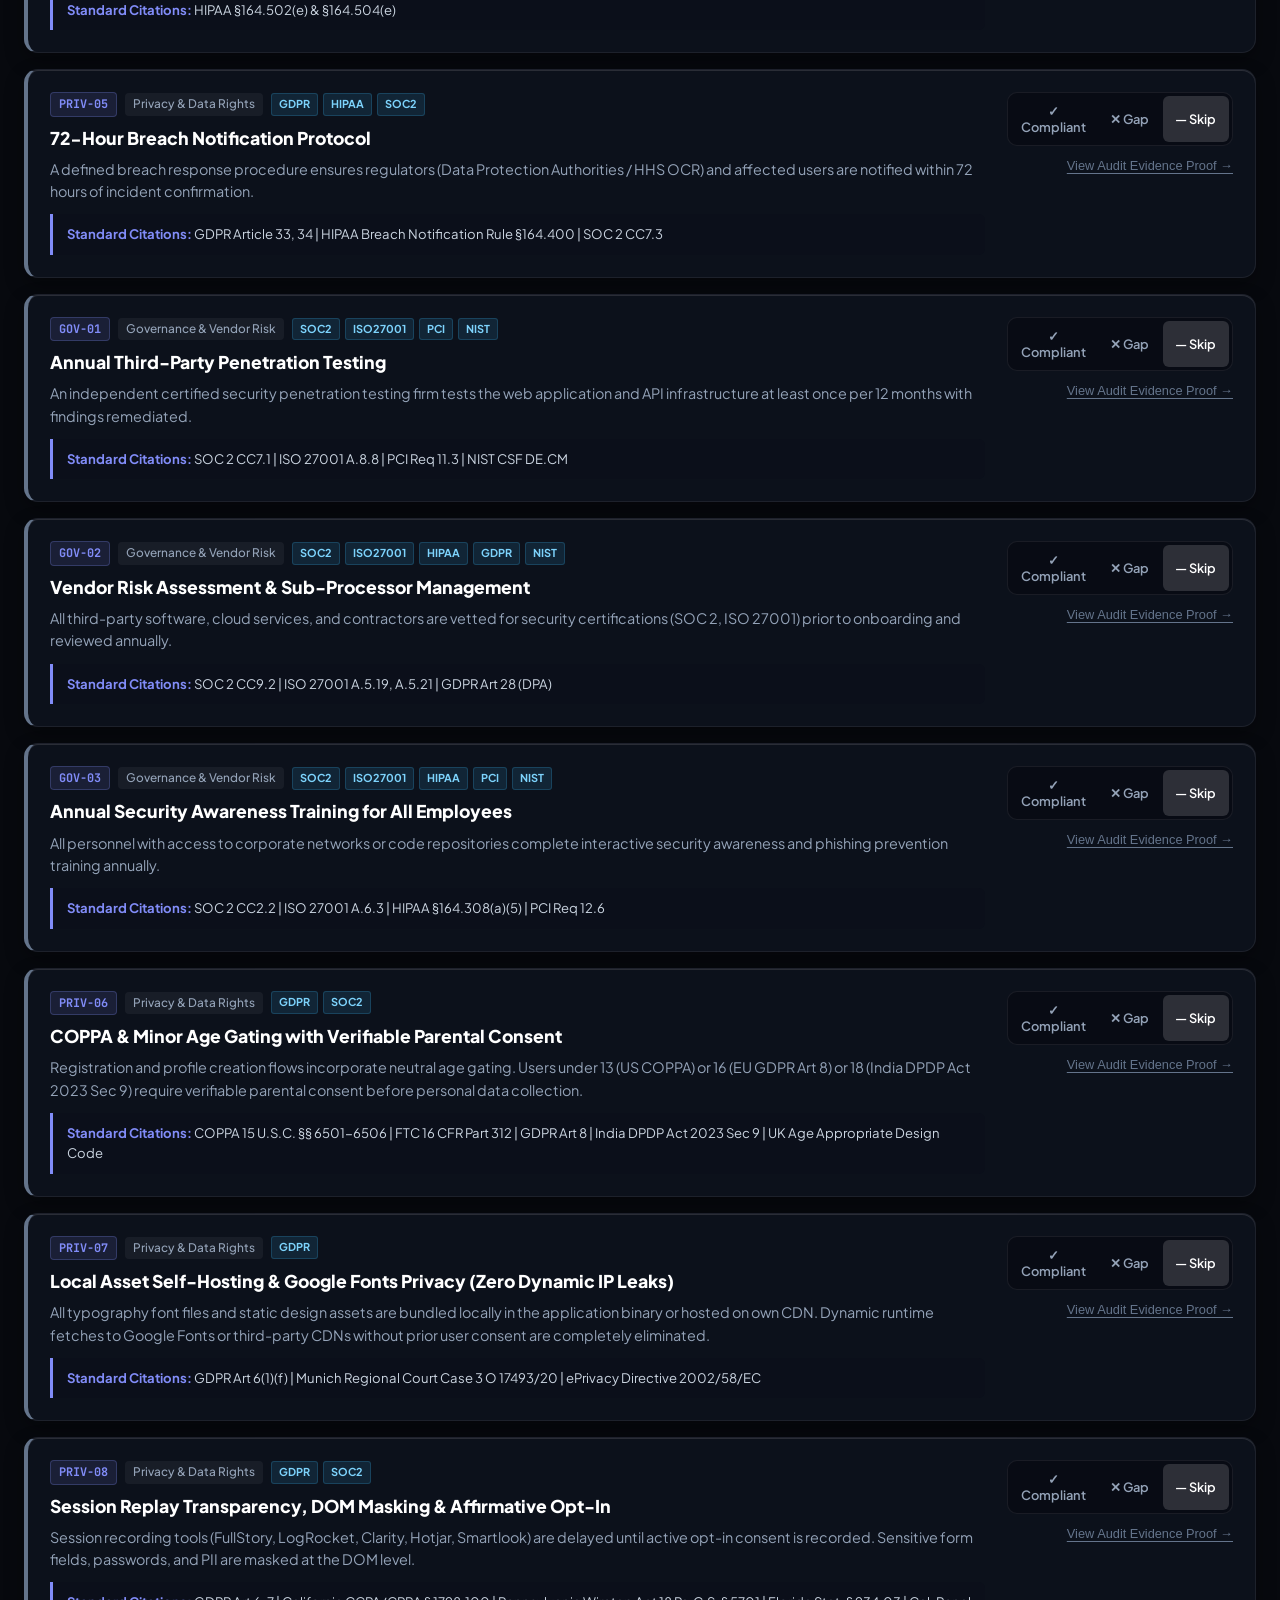
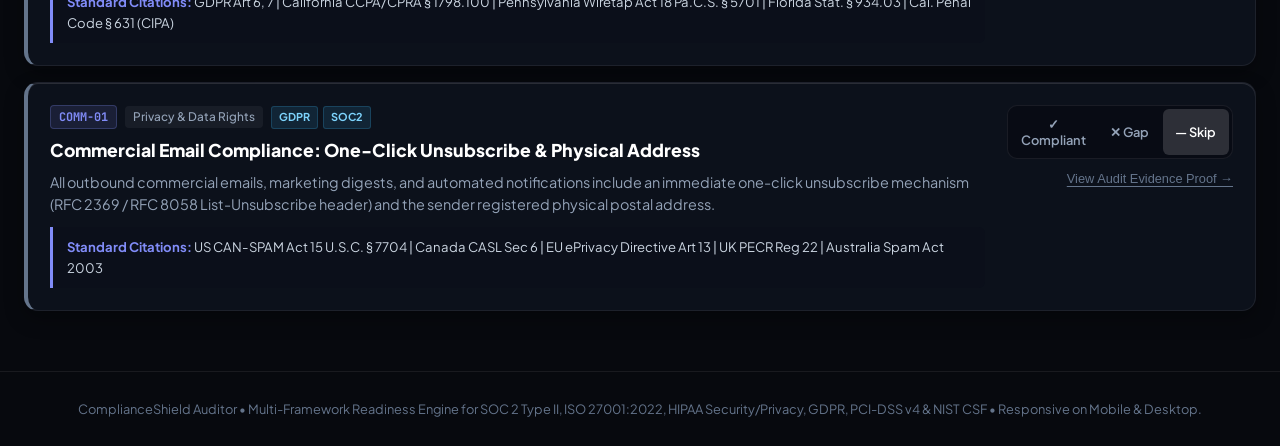
==== commit 2293f5c7: "feat(compliance): add COPPA age gate, Google Fonts, session replay, email rules and 195-nation launc" ====
--- a/index.html
+++ b/index.html
@@ -117,19 +117,24 @@
         <div class="scanner-panel-mode" id="panelModeUpload">
           <div class="hero-dropzone" id="heroDropzone">
             <input type="file" id="heroFileInput" class="file-input-hidden" multiple accept=".js,.ts,.py,.sql,.php,.env,.json,.txt,.java,.go,.kt,.dart,.xml,.yml,.yaml">
+            <input type="file" id="heroFolderInput" class="file-input-hidden" webkitdirectory directory multiple>
             <div class="hero-dropzone-icon">
               <svg width="24" height="24" viewBox="0 0 24 24" fill="none" stroke="currentColor" stroke-width="2" style="width: 24px; height: 24px; max-width: 24px; max-height: 24px; flex-shrink: 0;"><path d="M21 15v4a2 2 0 0 1-2 2H5a2 2 0 0 1-2-2v-4"/><polyline points="17 8 12 3 7 8"/><line x1="12" y1="3" x2="12" y2="15"/></svg>
             </div>
             <div class="hero-dropzone-copy">
-              <strong>Drag & Drop your codebase files or <code>.env</code> here</strong>
-              <span>Supports single files, multiple files, or entire repositories (JavaScript, Python, SQL, Java, Kotlin, PHP, Dart, .env)</span>
+              <strong>Drag & Drop your codebase files, app bundle, or <code>.env</code> here</strong>
+              <span>Supports single files, multiple files, Flutter app bundles, or entire repositories (Dart, JavaScript, Python, SQL, Java, Kotlin, PHP, .env)</span>
               <div class="hero-dropzone-pills">
                 <span class="badge-pill">🔒 100% In-Memory Browser Scan</span>
                 <span class="badge-pill">⚡ Zero Server Upload</span>
                 <span class="badge-pill">📂 Unlimited Lines of Code</span>
-              </div>
-            </div>
-            <button class="btn btn-primary btn-sm" id="btnBrowseFiles" type="button">Browse Files</button>
+                <span class="badge-pill">🌍 Worldwide Country Audit</span>
+              </div>
+            </div>
+            <div style="display: flex; gap: 8px; flex-wrap: wrap;">
+              <button class="btn btn-primary btn-sm" id="btnBrowseFiles" type="button">Browse Files</button>
+              <button class="btn btn-secondary btn-sm" id="btnBrowseFolder" type="button">📁 Upload Folder / Bundle</button>
+            </div>
           </div>
 
           <!-- Upload Status & Quick Presets -->
@@ -139,9 +144,14 @@
               <span id="uploadStatusText">Ready to scan codebase. Or test with sample snippets:</span>
             </div>
             <div class="upload-preset-shortcuts">
-              <button class="preset-pill-btn" id="heroBtnSampleSqli">💉 Test SQL Injection Flaw</button>
-              <button class="preset-pill-btn" id="heroBtnSampleSecrets">🔑 Test Leaked Secrets</button>
-              <button class="preset-pill-btn" id="heroBtnSampleSecure">🛡️ Test Secure Code</button>
+              <button class="preset-pill-btn" id="heroBtnSampleSqli">💉 SQL Injection</button>
+              <button class="preset-pill-btn" id="heroBtnSampleSecrets">🔑 Leaked Secrets</button>
+              <button class="preset-pill-btn" id="heroBtnSampleCoppa">👶 COPPA Age Gate</button>
+              <button class="preset-pill-btn" id="heroBtnSampleFonts">🔤 Google Fonts</button>
+              <button class="preset-pill-btn" id="heroBtnSampleReplay">📹 Session Replay</button>
+              <button class="preset-pill-btn" id="heroBtnSampleEmail">✉️ Email Unsubscribe</button>
+              <button class="preset-pill-btn" id="heroBtnSampleFlutter">📱 Flutter App Bundle</button>
+              <button class="preset-pill-btn" id="heroBtnSampleSecure">🛡️ Secure Code</button>
             </div>
           </div>
         </div>
@@ -186,7 +196,7 @@
         </div>
       </section>
 
-      <!-- View Navigation Tabs: Checklist vs Gap Analysis vs Remediation Plan -->
+      <!-- View Navigation Tabs: Checklist vs Codescan vs Launch Readiness vs Gaps vs Remediation Plan -->
       <div class="tab-navigation">
         <button class="nav-tab active" data-tab="checklist">
           <svg viewBox="0 0 24 24" fill="none" stroke="currentColor" stroke-width="2"><path d="M9 11l3 3L22 4"/><path d="M21 12v7a2 2 0 0 1-2 2H5a2 2 0 0 1-2-2V5a2 2 0 0 1 2-2h11"/></svg>
@@ -195,6 +205,10 @@
         <button class="nav-tab" data-tab="codescan">
           <svg viewBox="0 0 24 24" fill="none" stroke="currentColor" stroke-width="2"><path d="m18 16 4-4-4-4"/><path d="m6 8-4 4 4 4"/><path d="m14.5 4-5 16"/></svg>
           Code & Secret Scanner (<span id="tabCodeVulnCount" class="badge-accent">0</span>)
+        </button>
+        <button class="nav-tab" data-tab="launch">
+          <svg viewBox="0 0 24 24" fill="none" stroke="currentColor" stroke-width="2"><circle cx="12" cy="12" r="10"/><line x1="2" y1="12" x2="22" y2="12"/><path d="M12 2a15.3 15.3 0 0 1 4 10 15.3 15.3 0 0 1-4 10 15.3 15.3 0 0 1-4-10 15.3 15.3 0 0 1 4-10z"/></svg>
+          Global Launch Readiness (<span id="tabLaunchBlockedCount" class="badge-accent ready">Safe</span>)
         </button>
         <button class="nav-tab" data-tab="gaps">
           <svg viewBox="0 0 24 24" fill="none" stroke="currentColor" stroke-width="2"><circle cx="12" cy="12" r="10"/><line x1="12" y1="8" x2="12" y2="12"/><line x1="12" y1="16" x2="12.01" y2="16"/></svg>
@@ -276,9 +290,14 @@
             <div class="editor-toolbar">
               <span class="toolbar-label">Load Vulnerability Presets:</span>
               <div class="preset-pill-group">
-                <button class="pill-btn" id="btnPresetSqli" title="Test SQL injection flaw">💉 SQL Injection Flaw</button>
-                <button class="pill-btn" id="btnPresetSecrets" title="Test hardcoded API key leaks">🔑 Hardcoded Keys & Secrets</button>
-                <button class="pill-btn" id="btnPresetEval" title="Test dangerous eval/RCE pattern">⚡ Dangerous eval / RCE</button>
+                <button class="pill-btn" id="btnPresetSqli" title="Test SQL injection flaw">💉 SQL Injection</button>
+                <button class="pill-btn" id="btnPresetSecrets" title="Test hardcoded API key leaks">🔑 Leaked Secrets</button>
+                <button class="pill-btn" id="btnPresetEval" title="Test dangerous eval/RCE pattern">⚡ eval / RCE</button>
+                <button class="pill-btn" id="btnPresetCoppa" title="Test COPPA minor age gate flaw">👶 COPPA Age Gate</button>
+                <button class="pill-btn" id="btnPresetFonts" title="Test Google Fonts runtime fetching">🔤 Google Fonts Dynamic</button>
+                <button class="pill-btn" id="btnPresetReplay" title="Test session replay SDK leak">📹 Session Replay Leak</button>
+                <button class="pill-btn" id="btnPresetEmail" title="Test commercial email missing unsubscribe">✉️ Email Missing Unsub</button>
+                <button class="pill-btn" id="btnPresetFlutter" title="Test Flutter app bundle">📱 Flutter App Bundle</button>
                 <button class="pill-btn" id="btnPresetSecure" title="Test secure parameterized code">🛡️ Clean Secure Code</button>
               </div>
             </div>
@@ -355,6 +374,48 @@
               </div>
             </div>
           </div>
+        </div>
+      </section>
+
+      <!-- TAB: Global Country Launch Readiness & Regulatory Availability -->
+      <section id="view-launch" class="tab-view">
+        <!-- Hero Verdict Banner -->
+        <div class="launch-hero-card glass-panel" id="launchHeroBanner">
+          <!-- Populated dynamically by JS -->
+        </div>
+
+        <!-- Filter and Search Toolbar -->
+        <div class="checklist-toolbar glass-panel" style="margin-top: 22px;">
+          <div class="search-box">
+            <svg viewBox="0 0 24 24" fill="none" stroke="currentColor" stroke-width="2"><circle cx="11" cy="11" r="8"/><path d="m21 21-4.3-4.3"/></svg>
+            <input type="text" id="launchSearchInput" placeholder="Search country, jurisdiction, or regulation (e.g. Germany, India, USA, California, Canada, Brazil, UK)...">
+          </div>
+
+          <div class="filter-group">
+            <span class="filter-label">Launch Status:</span>
+            <select id="launchStatusFilter" class="custom-select">
+              <option value="all">All Jurisdictions (Worldwide)</option>
+              <option value="blocked">⛔ Blocked / Restricted Only (Fix Needed)</option>
+              <option value="ready">✅ Launch Allowed (Safe to Launch)</option>
+            </select>
+          </div>
+
+          <div class="filter-group">
+            <span class="filter-label">Display Mode:</span>
+            <div class="btn-toggle-group" style="width: auto;">
+              <button class="toggle-opt selected-pass" id="btnLaunchModeCountries" type="button">🌐 195 Sovereign Countries</button>
+              <button class="toggle-opt" id="btnLaunchModeJurisdictions" type="button">⚖️ Regional Jurisdictions</button>
+            </div>
+          </div>
+
+          <div class="quick-batch-btns">
+            <button id="btnRefreshLaunch" class="btn btn-sm btn-ghost" title="Re-evaluate country compliance">🔄 Re-evaluate</button>
+          </div>
+        </div>
+
+        <!-- Jurisdictions Grid Container -->
+        <div class="jurisdictions-grid" id="jurisdictionsContainer">
+          <!-- Populated dynamically by JS -->
         </div>
       </section>
 
--- a/styles.css
+++ b/styles.css
@@ -2060,6 +2060,454 @@
   }
 }
 
+/* ==========================================================================
+   Global Country Launch Readiness & Jurisdictional Analysis View
+   ========================================================================== */
+.launch-hero-card {
+  padding: 26px 30px;
+  display: flex;
+  flex-direction: column;
+  gap: 20px;
+  background: var(--bg-card);
+  border: 1px solid var(--border-subtle);
+  border-radius: var(--radius-lg);
+  box-shadow: var(--shadow-card), var(--border-glass-top);
+}
+
+.launch-verdict-header {
+  display: flex;
+  align-items: flex-start;
+  gap: 20px;
+}
+
+.verdict-icon-box {
+  width: 64px;
+  height: 64px;
+  border-radius: var(--radius-md);
+  display: flex;
+  align-items: center;
+  justify-content: center;
+  font-size: 2rem;
+  flex-shrink: 0;
+  box-shadow: 0 10px 25px rgba(0, 0, 0, 0.4);
+}
+
+.verdict-icon-box.verdict-ready {
+  background: var(--green-bg);
+  border: 1px solid var(--green-border);
+  color: var(--emerald);
+}
+
+.verdict-icon-box.verdict-restricted {
+  background: var(--amber-bg);
+  border: 1px solid var(--amber-border);
+  color: var(--amber);
+}
+
+.verdict-icon-box.verdict-blocked {
+  background: var(--red-bg);
+  border: 1px solid var(--red-border);
+  color: var(--rose);
+}
+
+.verdict-copy {
+  flex: 1;
+}
+
+.verdict-pill {
+  display: inline-flex;
+  align-items: center;
+  gap: 6px;
+  padding: 3px 12px;
+  border-radius: 999px;
+  font-size: 0.72rem;
+  font-weight: 800;
+  letter-spacing: 0.06em;
+  margin-bottom: 8px;
+}
+
+.verdict-pill.verdict-ready {
+  background: var(--green-bg);
+  border: 1px solid var(--green-border);
+  color: var(--emerald);
+}
+
+.verdict-pill.verdict-restricted {
+  background: var(--amber-bg);
+  border: 1px solid var(--amber-border);
+  color: var(--amber);
+}
+
+.verdict-pill.verdict-blocked {
+  background: var(--red-bg);
+  border: 1px solid var(--red-border);
+  color: var(--rose);
+}
+
+.verdict-title {
+  font-size: 1.45rem;
+  font-weight: 800;
+  color: var(--text-white);
+  line-height: 1.3;
+  margin-bottom: 6px;
+}
+
+.verdict-desc {
+  font-size: 0.88rem;
+  color: var(--text-secondary);
+  line-height: 1.5;
+  max-width: 900px;
+}
+
+.launch-summary-counters {
+  display: grid;
+  grid-template-columns: repeat(4, 1fr);
+  gap: 14px;
+  padding-top: 14px;
+  border-top: 1px solid var(--border-subtle);
+}
+
+.launch-counter-card {
+  background: rgba(8, 12, 20, 0.6);
+  border: 1px solid var(--border-subtle);
+  border-radius: var(--radius-sm);
+  padding: 12px 16px;
+  display: flex;
+  flex-direction: column;
+}
+
+.launch-counter-card .count-val {
+  font-family: var(--font-mono);
+  font-size: 1.45rem;
+  font-weight: 800;
+  color: var(--text-white);
+  line-height: 1.2;
+}
+
+.launch-counter-card .count-val.green { color: var(--emerald); }
+.launch-counter-card .count-val.red { color: var(--rose); }
+.launch-counter-card .count-val.amber { color: var(--amber); }
+
+.launch-counter-card .count-lbl {
+  font-size: 0.75rem;
+  color: var(--text-secondary);
+  font-weight: 600;
+  margin-top: 4px;
+}
+
+/* Jurisdictions Grid */
+.jurisdictions-grid {
+  display: grid;
+  grid-template-columns: repeat(auto-fit, minmax(360px, 1fr));
+  gap: 20px;
+}
+
+.jurisdiction-card {
+  background: var(--bg-card);
+  border: 1px solid var(--border-subtle);
+  border-radius: var(--radius-md);
+  padding: 22px;
+  display: flex;
+  flex-direction: column;
+  gap: 16px;
+  box-shadow: var(--shadow-card), var(--border-glass-top);
+  transition: var(--transition);
+  position: relative;
+  overflow: hidden;
+}
+
+.jurisdiction-card:hover {
+  background: var(--bg-card-hover);
+  border-color: rgba(255, 255, 255, 0.16);
+  transform: translateY(-2px);
+}
+
+.jurisdiction-card.status-blocked {
+  border-left: 4px solid var(--rose);
+}
+
+.jurisdiction-card.status-restricted {
+  border-left: 4px solid var(--amber);
+}
+
+.jurisdiction-card.status-ready {
+  border-left: 4px solid var(--emerald);
+}
+
+.jurisdiction-card-header {
+  display: flex;
+  align-items: flex-start;
+  justify-content: space-between;
+  gap: 14px;
+}
+
+.jurisdiction-flag-title {
+  display: flex;
+  align-items: center;
+  gap: 12px;
+}
+
+.jurisdiction-flag {
+  font-size: 2rem;
+  line-height: 1;
+}
+
+.jurisdiction-name {
+  font-size: 1.15rem;
+  font-weight: 800;
+  color: var(--text-white);
+  margin-bottom: 2px;
+}
+
+.jurisdiction-region {
+  font-size: 0.75rem;
+  color: var(--text-muted);
+  font-weight: 600;
+}
+
+.jurisdiction-status-badge {
+  font-size: 0.72rem;
+  font-weight: 800;
+  padding: 4px 10px;
+  border-radius: 999px;
+  white-space: nowrap;
+  letter-spacing: 0.04em;
+}
+
+.badge-blocked {
+  background: var(--red-bg);
+  border: 1px solid var(--red-border);
+  color: var(--rose);
+}
+
+.badge-restricted {
+  background: var(--amber-bg);
+  border: 1px solid var(--amber-border);
+  color: var(--amber);
+}
+
+.badge-ready {
+  background: var(--green-bg);
+  border: 1px solid var(--green-border);
+  color: var(--emerald);
+}
+
+.jurisdiction-legal-info {
+  background: rgba(8, 12, 20, 0.6);
+  border: 1px solid var(--border-subtle);
+  border-radius: var(--radius-sm);
+  padding: 12px 14px;
+  display: flex;
+  flex-direction: column;
+  gap: 6px;
+  font-size: 0.8rem;
+}
+
+.legal-row {
+  display: flex;
+  justify-content: space-between;
+  gap: 10px;
+}
+
+.legal-row .lbl {
+  color: var(--text-muted);
+  font-weight: 600;
+}
+
+.legal-row .val {
+  color: var(--text-primary);
+  text-align: right;
+}
+
+.legal-row .penalty-val {
+  color: var(--rose);
+  font-weight: 700;
+}
+
+.countries-covered-row {
+  display: flex;
+  flex-direction: column;
+  gap: 6px;
+}
+
+.countries-label {
+  font-size: 0.74rem;
+  font-weight: 700;
+  color: var(--text-muted);
+  text-transform: uppercase;
+  letter-spacing: 0.04em;
+}
+
+.countries-pills-list {
+  display: flex;
+  flex-wrap: wrap;
+  gap: 5px;
+}
+
+.country-pill {
+  font-size: 0.72rem;
+  padding: 2px 7px;
+  border-radius: 4px;
+  background: rgba(255, 255, 255, 0.05);
+  border: 1px solid var(--border-subtle);
+  color: var(--text-secondary);
+  font-weight: 500;
+}
+
+.country-pill-more {
+  font-size: 0.72rem;
+  padding: 2px 7px;
+  border-radius: 4px;
+  background: var(--indigo-bg);
+  border: 1px solid var(--indigo-border);
+  color: var(--indigo);
+  font-weight: 700;
+}
+
+/* Blockers & Fixes in Jurisdiction Card */
+.jurisdiction-blockers-section {
+  display: flex;
+  flex-direction: column;
+  gap: 10px;
+  padding-top: 10px;
+  border-top: 1px solid var(--border-subtle);
+}
+
+.blockers-header {
+  display: flex;
+  justify-content: space-between;
+  align-items: center;
+  font-size: 0.78rem;
+  font-weight: 700;
+  color: var(--rose);
+}
+
+.blockers-count {
+  background: var(--red-bg);
+  border: 1px solid var(--red-border);
+  padding: 1px 6px;
+  border-radius: 4px;
+}
+
+.blockers-list {
+  display: flex;
+  flex-direction: column;
+  gap: 10px;
+}
+
+.blocker-item {
+  background: rgba(12, 16, 26, 0.8);
+  border: 1px solid var(--border-subtle);
+  border-radius: var(--radius-sm);
+  padding: 12px;
+  display: flex;
+  flex-direction: column;
+  gap: 6px;
+}
+
+.blocker-head {
+  display: flex;
+  align-items: center;
+  gap: 8px;
+  flex-wrap: wrap;
+}
+
+.blocker-dot {
+  width: 8px;
+  height: 8px;
+  border-radius: 50%;
+  background-color: var(--rose);
+  box-shadow: 0 0 8px var(--rose);
+  flex-shrink: 0;
+}
+
+.blocker-dot.warning {
+  background-color: var(--amber);
+  box-shadow: 0 0 8px var(--amber);
+}
+
+.blocker-head strong {
+  font-size: 0.85rem;
+  color: var(--text-white);
+  flex: 1;
+}
+
+.blocker-law-tag {
+  font-family: var(--font-mono);
+  font-size: 0.68rem;
+  color: var(--indigo);
+  background: var(--indigo-bg);
+  border: 1px solid var(--indigo-border);
+  padding: 1px 6px;
+  border-radius: 3px;
+}
+
+.blocker-desc {
+  font-size: 0.8rem;
+  color: var(--text-secondary);
+  line-height: 1.45;
+}
+
+.blocker-fix-action {
+  background: rgba(15, 23, 42, 0.85);
+  border: 1px solid rgba(56, 189, 248, 0.2);
+  border-radius: var(--radius-xs);
+  padding: 8px 10px;
+  margin-top: 4px;
+  display: flex;
+  flex-direction: column;
+  gap: 3px;
+}
+
+.fix-label {
+  font-size: 0.72rem;
+  font-weight: 700;
+  color: var(--cyan);
+  text-transform: uppercase;
+  letter-spacing: 0.04em;
+}
+
+.fix-text {
+  font-size: 0.78rem;
+  color: #cbd5e1;
+  line-height: 1.45;
+  font-family: var(--font-sans);
+}
+
+.jurisdiction-clean-box {
+  display: flex;
+  align-items: flex-start;
+  gap: 12px;
+  background: var(--green-bg);
+  border: 1px solid var(--green-border);
+  border-radius: var(--radius-sm);
+  padding: 14px;
+  color: var(--emerald);
+  margin-top: 6px;
+}
+
+.jurisdiction-clean-box strong {
+  display: block;
+  font-size: 0.9rem;
+  color: var(--text-white);
+  margin-bottom: 2px;
+}
+
+.jurisdiction-clean-box p {
+  font-size: 0.8rem;
+  color: var(--text-secondary);
+  line-height: 1.4;
+}
+
+@media (max-width: 768px) {
+  .launch-summary-counters {
+    grid-template-columns: repeat(2, 1fr);
+  }
+  .jurisdictions-grid {
+    grid-template-columns: 1fr;
+  }
+}
+
 /* Print Styles for Executive PDF Report */
 @media print {
   body {
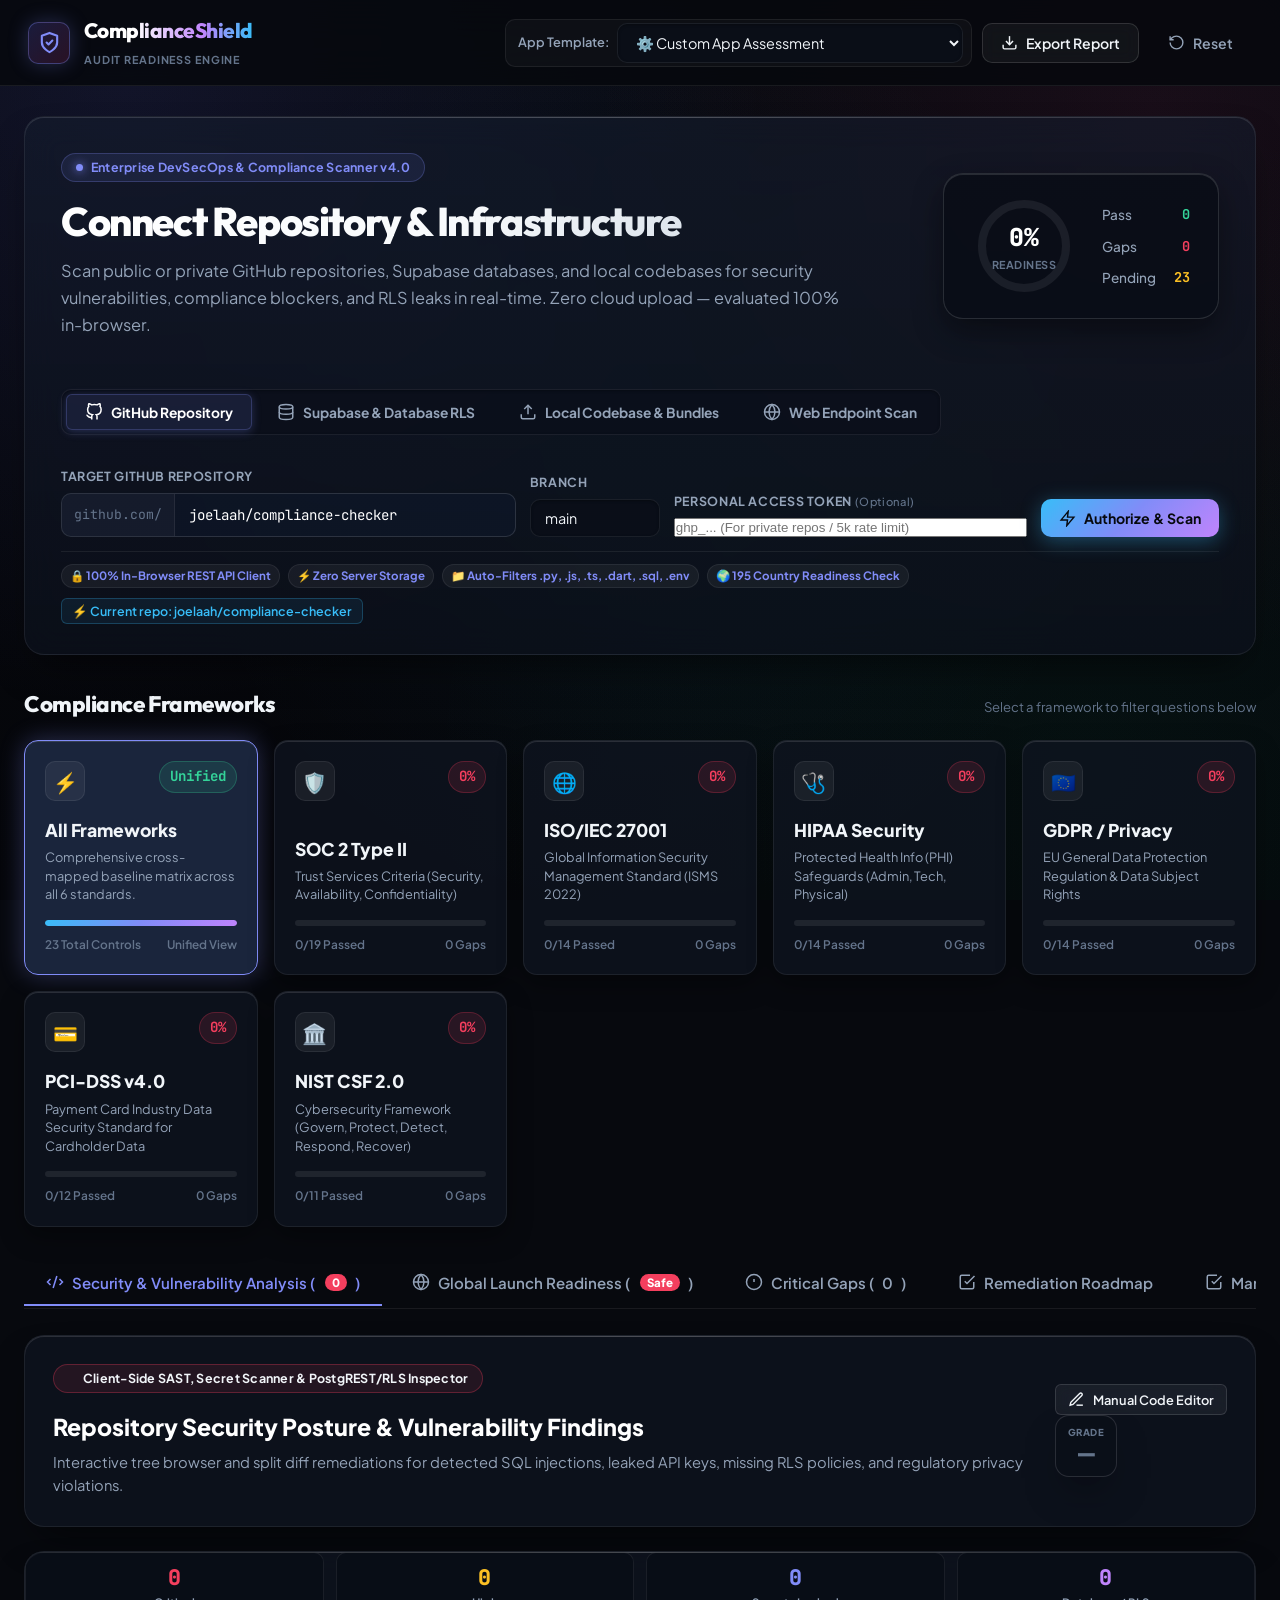
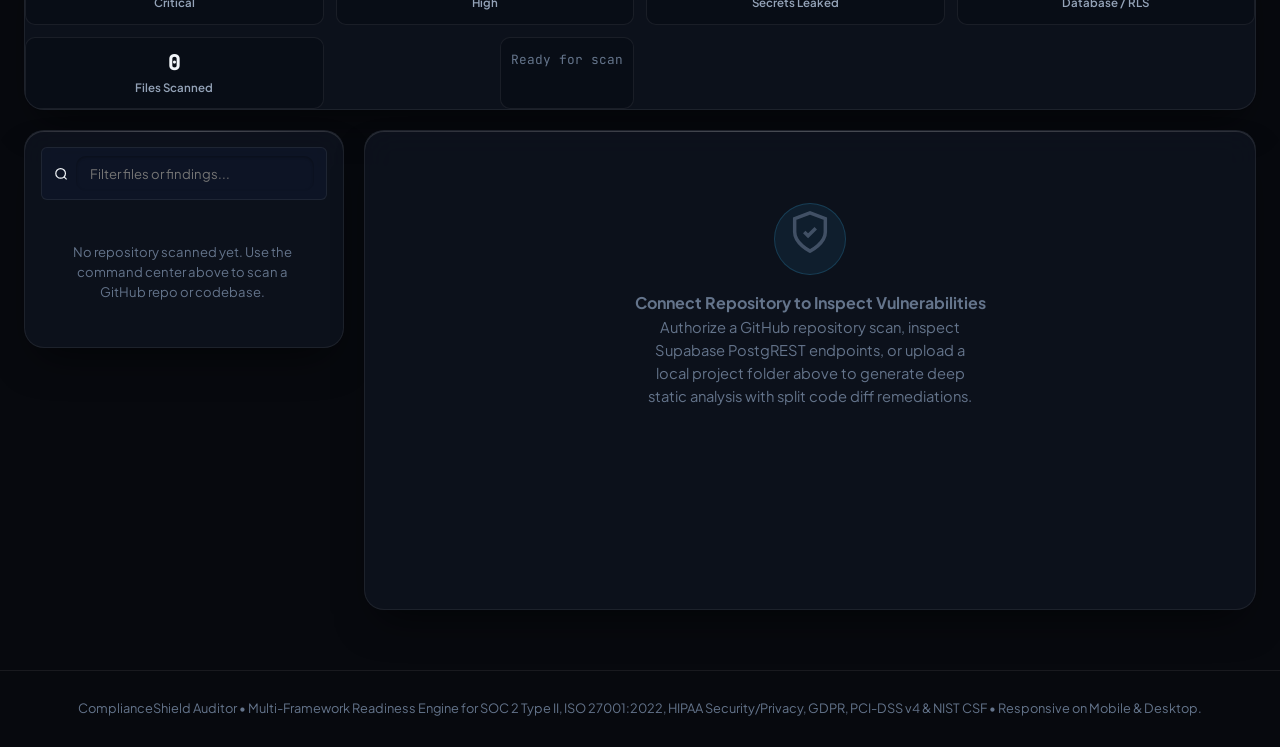
==== commit b3fbccc1: "feat: modernized enterprise GitHub and database compliance scanner" ====
--- a/index.html
+++ b/index.html
@@ -40,10 +40,6 @@
           </select>
         </div>
 
-        <button id="btnUserGuide" class="btn btn-secondary btn-icon" title="How to Use This App">
-          <svg viewBox="0 0 24 24" fill="none" stroke="currentColor" stroke-width="2"><circle cx="12" cy="12" r="10"/><path d="M9.09 9a3 3 0 0 1 5.83 1c0 2-3 3-3 3"/><line x1="12" y1="17" x2="12.01" y2="17"/></svg>
-          <span class="btn-text">Guide</span>
-        </button>
 
         <button id="btnExportReport" class="btn btn-secondary btn-icon" title="Export Audit Report">
           <svg viewBox="0 0 24 24" fill="none" stroke="currentColor" stroke-width="2"><path d="M21 15v4a2 2 0 0 1-2 2H5a2 2 0 0 1-2-2v-4"/><polyline points="7 10 12 15 17 10"/><line x1="12" y1="15" x2="12" y2="3"/></svg>
@@ -60,17 +56,17 @@
     <!-- Main Content Area -->
     <main class="main-container">
       
-      <!-- Hero Quick Scanner & Scope Configurator -->
+      <!-- Hero: Connect Repository & Infrastructure Command Center -->
       <section class="hero-section glass-panel">
         <div class="hero-header">
           <div class="hero-copy">
             <div class="live-pulse-badge">
               <span class="pulse-dot"></span>
-              <span>Multi-Framework Compliance Engine v3.4</span>
-            </div>
-            <h1 class="hero-title">Evaluate App Compliance in Minutes</h1>
+              <span>Enterprise DevSecOps & Compliance Scanner v4.0</span>
+            </div>
+            <h1 class="hero-title">Connect Repository & Infrastructure</h1>
             <p class="hero-subtitle">
-              Verify your web application against <strong>SOC 2 Type II</strong>, <strong>ISO 27001</strong>, <strong>HIPAA</strong>, <strong>GDPR</strong>, and <strong>PCI-DSS</strong> controls. Identify critical security gaps before certification audits.
+              Scan public or private GitHub repositories, Supabase databases, and local codebases for security vulnerabilities, compliance blockers, and RLS leaks in real-time. Zero cloud upload — evaluated 100% in-browser.
             </p>
           </div>
           <div class="hero-stat-card">
@@ -101,25 +97,99 @@
           </div>
         </div>
 
-        <!-- Scanner Input Mode Tabs -->
+        <!-- Scanner Mode Tabs -->
         <div class="scanner-mode-tabs">
-          <button class="scanner-mode-btn active" id="btnModeUpload" data-mode="upload" type="button">
-            <svg width="18" height="18" viewBox="0 0 24 24" fill="none" stroke="currentColor" stroke-width="2" style="width: 18px; height: 18px; max-width: 18px; max-height: 18px; flex-shrink: 0;"><path d="M21 15v4a2 2 0 0 1-2 2H5a2 2 0 0 1-2-2v-4"/><polyline points="17 8 12 3 7 8"/><line x1="12" y1="3" x2="12" y2="15"/></svg>
-            <span>Upload Codebase & Files (.js, .py, .env, .sql, mobile)</span>
+          <button class="scanner-mode-btn active" id="btnModeGithub" data-mode="github" type="button">
+            <svg width="18" height="18" viewBox="0 0 24 24" fill="none" stroke="currentColor" stroke-width="2"><path d="M9 19c-5 1.5-5-2.5-7-3m14 6v-3.87a3.37 3.37 0 0 0-.94-2.61c3.14-.35 6.44-1.54 6.44-7A5.44 5.44 0 0 0 20 4.77 5.07 5.07 0 0 0 19.91 1S18.73.65 16 2.48a13.38 13.38 0 0 0-7 0C6.27.65 5.09 1 5.09 1A5.07 5.07 0 0 0 5 4.77a5.44 5.44 0 0 0-1.5 3.78c0 5.42 3.3 6.61 6.44 7A3.37 3.37 0 0 0 9 18.13V22"/></svg>
+            <span>GitHub Repository</span>
+          </button>
+          <button class="scanner-mode-btn" id="btnModeSupabase" data-mode="supabase" type="button">
+            <svg width="18" height="18" viewBox="0 0 24 24" fill="none" stroke="currentColor" stroke-width="2"><ellipse cx="12" cy="5" rx="9" ry="3"/><path d="M21 12c0 1.66-4 3-9 3s-9-1.34-9-3"/><path d="M3 5v14c0 1.66 4 3 9 3s9-1.34 9-3V5"/></svg>
+            <span>Supabase & Database RLS</span>
+          </button>
+          <button class="scanner-mode-btn" id="btnModeUpload" data-mode="upload" type="button">
+            <svg width="18" height="18" viewBox="0 0 24 24" fill="none" stroke="currentColor" stroke-width="2"><path d="M21 15v4a2 2 0 0 1-2 2H5a2 2 0 0 1-2-2v-4"/><polyline points="17 8 12 3 7 8"/><line x1="12" y1="3" x2="12" y2="15"/></svg>
+            <span>Local Codebase & Bundles</span>
           </button>
           <button class="scanner-mode-btn" id="btnModeUrl" data-mode="url" type="button">
-            <svg width="18" height="18" viewBox="0 0 24 24" fill="none" stroke="currentColor" stroke-width="2" style="width: 18px; height: 18px; max-width: 18px; max-height: 18px; flex-shrink: 0;"><circle cx="12" cy="12" r="10"/><line x1="2" y1="12" x2="22" y2="12"/><path d="M12 2a15.3 15.3 0 0 1 4 10 15.3 15.3 0 0 1-4 10 15.3 15.3 0 0 1-4-10 15.3 15.3 0 0 1 4-10z"/></svg>
+            <svg width="18" height="18" viewBox="0 0 24 24" fill="none" stroke="currentColor" stroke-width="2"><circle cx="12" cy="12" r="10"/><line x1="2" y1="12" x2="22" y2="12"/><path d="M12 2a15.3 15.3 0 0 1 4 10 15.3 15.3 0 0 1-4 10 15.3 15.3 0 0 1-4-10 15.3 15.3 0 0 1 4-10z"/></svg>
             <span>Web Endpoint Scan</span>
           </button>
         </div>
 
-        <!-- Mode 1: Codebase & File Upload (Active) -->
-        <div class="scanner-panel-mode" id="panelModeUpload">
+        <!-- Mode 1: GitHub Repository Scanner (Default Active) -->
+        <div class="scanner-panel-mode" id="panelModeGithub">
+          <div class="command-center-bar">
+            <div class="input-group flex-3">
+              <label for="ghRepoInput">Target GitHub Repository</label>
+              <div class="input-prefix-wrapper">
+                <span class="input-prefix">github.com/</span>
+                <input type="text" id="ghRepoInput" placeholder="owner/repo or full URL" value="joelaah/compliance-checker">
+              </div>
+            </div>
+            <div class="input-group flex-1" style="max-width: 130px;">
+              <label for="ghBranchInput">Branch</label>
+              <input type="text" id="ghBranchInput" placeholder="main" value="main">
+            </div>
+            <div class="input-group flex-2">
+              <label for="ghTokenInput">Personal Access Token <span class="label-opt">(Optional)</span></label>
+              <input type="password" id="ghTokenInput" placeholder="ghp_... (For private repos / 5k rate limit)">
+            </div>
+            <div class="input-action">
+              <button id="btnScanGithub" class="btn btn-primary btn-glow" type="button">
+                <svg viewBox="0 0 24 24" fill="none" stroke="currentColor" stroke-width="2"><polygon points="13 2 3 14 12 14 11 22 21 10 12 10 13 2"/></svg>
+                <span>Authorize & Scan</span>
+              </button>
+            </div>
+          </div>
+          <div class="command-center-meta">
+            <div class="meta-pills-row">
+              <span class="badge-pill">🔒 100% In-Browser REST API Client</span>
+              <span class="badge-pill">⚡ Zero Server Storage</span>
+              <span class="badge-pill">📁 Auto-Filters .py, .js, .ts, .dart, .sql, .env</span>
+              <span class="badge-pill">🌍 195 Country Readiness Check</span>
+            </div>
+            <div class="meta-shortcuts-row">
+              <button type="button" class="preset-link-btn" id="btnSampleRepoJoe">⚡ Current repo: joelaah/compliance-checker</button>
+            </div>
+          </div>
+        </div>
+
+        <!-- Mode 2: Supabase PostgREST & Database RLS Inspector -->
+        <div class="scanner-panel-mode" id="panelModeSupabase" style="display: none;">
+          <div class="command-center-bar">
+            <div class="input-group flex-3">
+              <label for="supabaseUrlInput">Supabase Project URL</label>
+              <input type="text" id="supabaseUrlInput" placeholder="https://your-project.supabase.co">
+            </div>
+            <div class="input-group flex-2">
+              <label for="supabaseKeyInput">Anon / Public Key (or Service Key)</label>
+              <input type="password" id="supabaseKeyInput" placeholder="eyJhbGciOi...">
+            </div>
+            <div class="input-action">
+              <button id="btnScanSupabase" class="btn btn-primary btn-glow" type="button">
+                <svg viewBox="0 0 24 24" fill="none" stroke="currentColor" stroke-width="2"><path d="M12 22s8-4 8-10V5l-8-3-8 3v7c0 6 8 10 8 10z"/></svg>
+                <span>Inspect PostgREST & RLS</span>
+              </button>
+            </div>
+          </div>
+          <div class="command-center-meta">
+            <div class="meta-pills-row">
+              <span class="badge-pill">🛡️ PostgREST Schema Audit</span>
+              <span class="badge-pill">🚨 Unauthenticated Read Detection</span>
+              <span class="badge-pill">📋 Missing Row Level Security (RLS)</span>
+            </div>
+            <span class="meta-hint-text">Tests anonymous HTTP endpoints for unauthenticated data leakage and checks repository SQL schemas for missing <code>ENABLE ROW LEVEL SECURITY</code>.</span>
+          </div>
+        </div>
+
+        <!-- Mode 3: Local Codebase & Bundles -->
+        <div class="scanner-panel-mode" id="panelModeUpload" style="display: none;">
           <div class="hero-dropzone" id="heroDropzone">
             <input type="file" id="heroFileInput" class="file-input-hidden" multiple accept=".js,.ts,.py,.sql,.php,.env,.json,.txt,.java,.go,.kt,.dart,.xml,.yml,.yaml">
             <input type="file" id="heroFolderInput" class="file-input-hidden" webkitdirectory directory multiple>
             <div class="hero-dropzone-icon">
-              <svg width="24" height="24" viewBox="0 0 24 24" fill="none" stroke="currentColor" stroke-width="2" style="width: 24px; height: 24px; max-width: 24px; max-height: 24px; flex-shrink: 0;"><path d="M21 15v4a2 2 0 0 1-2 2H5a2 2 0 0 1-2-2v-4"/><polyline points="17 8 12 3 7 8"/><line x1="12" y1="3" x2="12" y2="15"/></svg>
+              <svg width="24" height="24" viewBox="0 0 24 24" fill="none" stroke="currentColor" stroke-width="2"><path d="M21 15v4a2 2 0 0 1-2 2H5a2 2 0 0 1-2-2v-4"/><polyline points="17 8 12 3 7 8"/><line x1="12" y1="3" x2="12" y2="15"/></svg>
             </div>
             <div class="hero-dropzone-copy">
               <strong>Drag & Drop your codebase files, app bundle, or <code>.env</code> here</strong>
@@ -136,27 +206,15 @@
               <button class="btn btn-secondary btn-sm" id="btnBrowseFolder" type="button">📁 Upload Folder / Bundle</button>
             </div>
           </div>
-
-          <!-- Upload Status & Quick Presets -->
           <div class="upload-quick-bar">
             <div class="upload-active-status" id="uploadActiveStatus">
               <span class="status-dot"></span>
-              <span id="uploadStatusText">Ready to scan codebase. Or test with sample snippets:</span>
-            </div>
-            <div class="upload-preset-shortcuts">
-              <button class="preset-pill-btn" id="heroBtnSampleSqli">💉 SQL Injection</button>
-              <button class="preset-pill-btn" id="heroBtnSampleSecrets">🔑 Leaked Secrets</button>
-              <button class="preset-pill-btn" id="heroBtnSampleCoppa">👶 COPPA Age Gate</button>
-              <button class="preset-pill-btn" id="heroBtnSampleFonts">🔤 Google Fonts</button>
-              <button class="preset-pill-btn" id="heroBtnSampleReplay">📹 Session Replay</button>
-              <button class="preset-pill-btn" id="heroBtnSampleEmail">✉️ Email Unsubscribe</button>
-              <button class="preset-pill-btn" id="heroBtnSampleFlutter">📱 Flutter App Bundle</button>
-              <button class="preset-pill-btn" id="heroBtnSampleSecure">🛡️ Secure Code</button>
-            </div>
-          </div>
-        </div>
-
-        <!-- Mode 2: App Details & URL Quick Check bar -->
+              <span id="uploadStatusText">Ready to scan local codebase files or bundle.</span>
+            </div>
+          </div>
+        </div>
+
+        <!-- Mode 4: Web Endpoint Quick Scan -->
         <div class="scanner-panel-mode" id="panelModeUrl" style="display: none;">
           <div class="quick-scanner-bar">
             <div class="input-group flex-2">
@@ -183,6 +241,23 @@
             </div>
           </div>
         </div>
+
+        <!-- Live Ingestion & Telemetry Progress Container -->
+        <div class="scan-telemetry-panel" id="scanProgressContainer" style="display: none;">
+          <div class="telemetry-header">
+            <div class="telemetry-title">
+              <span class="status-dot pulse"></span>
+              <strong id="telemetryStatusTitle">Ingesting Repository Stream...</strong>
+            </div>
+            <span class="telemetry-percent" id="scanProgressPercent">0%</span>
+          </div>
+          <div class="telemetry-bar-track">
+            <div class="telemetry-bar-fill" id="scanProgressBar" style="width: 0%;"></div>
+          </div>
+          <div class="telemetry-footer">
+            <span id="scanProgressText">Connecting to GitHub REST API...</span>
+          </div>
+        </div>
       </section>
 
       <!-- Framework Scorecards Grid -->
@@ -196,15 +271,11 @@
         </div>
       </section>
 
-      <!-- View Navigation Tabs: Checklist vs Codescan vs Launch Readiness vs Gaps vs Remediation Plan -->
+      <!-- View Navigation Tabs: Codescan vs Launch Readiness vs Gaps vs Remediation vs Attestation -->
       <div class="tab-navigation">
-        <button class="nav-tab active" data-tab="checklist">
-          <svg viewBox="0 0 24 24" fill="none" stroke="currentColor" stroke-width="2"><path d="M9 11l3 3L22 4"/><path d="M21 12v7a2 2 0 0 1-2 2H5a2 2 0 0 1-2-2V5a2 2 0 0 1 2-2h11"/></svg>
-          Audit Checklist (<span id="tabAnsweredCount">0</span>/<span id="tabTotalCount">0</span>)
-        </button>
-        <button class="nav-tab" data-tab="codescan">
+        <button class="nav-tab active" data-tab="codescan">
           <svg viewBox="0 0 24 24" fill="none" stroke="currentColor" stroke-width="2"><path d="m18 16 4-4-4-4"/><path d="m6 8-4 4 4 4"/><path d="m14.5 4-5 16"/></svg>
-          Code & Secret Scanner (<span id="tabCodeVulnCount" class="badge-accent">0</span>)
+          Security & Vulnerability Analysis (<span id="tabCodeVulnCount" class="badge-accent">0</span>)
         </button>
         <button class="nav-tab" data-tab="launch">
           <svg viewBox="0 0 24 24" fill="none" stroke="currentColor" stroke-width="2"><circle cx="12" cy="12" r="10"/><line x1="2" y1="12" x2="22" y2="12"/><path d="M12 2a15.3 15.3 0 0 1 4 10 15.3 15.3 0 0 1-4 10 15.3 15.3 0 0 1-4-10 15.3 15.3 0 0 1 4-10z"/></svg>
@@ -218,14 +289,142 @@
           <svg viewBox="0 0 24 24" fill="none" stroke="currentColor" stroke-width="2"><polyline points="9 11 12 14 22 4"/><path d="M21 12v7a2 2 0 0 1-2 2H5a2 2 0 0 1-2-2V5a2 2 0 0 1 2-2h11"/></svg>
           Remediation Roadmap
         </button>
+        <button class="nav-tab" data-tab="checklist">
+          <svg viewBox="0 0 24 24" fill="none" stroke="currentColor" stroke-width="2"><path d="M9 11l3 3L22 4"/><path d="M21 12v7a2 2 0 0 1-2 2H5a2 2 0 0 1-2-2V5a2 2 0 0 1 2-2h11"/></svg>
+          Manual Attestation (<span id="tabAnsweredCount">0</span>/<span id="tabTotalCount">0</span>)
+        </button>
         <button class="nav-tab" data-tab="policies">
           <svg viewBox="0 0 24 24" fill="none" stroke="currentColor" stroke-width="2"><path d="M14 2H6a2 2 0 0 0-2 2v16a2 2 0 0 0 2 2h12a2 2 0 0 0 2-2V8z"/><polyline points="14 2 14 8 20 8"/><line x1="16" y1="13" x2="8" y2="13"/><line x1="16" y1="17" x2="8" y2="17"/></svg>
           Policy Generator
         </button>
       </div>
 
-      <!-- TAB 1: Audit Checklist View -->
-      <section id="view-checklist" class="tab-view active">
+      <!-- TAB 1: Security & Vulnerability Analysis (Primary Active View) -->
+      <section id="view-codescan" class="tab-view active">
+        <div class="codescan-header glass-panel">
+          <div class="codescan-copy">
+            <div class="live-pulse-badge" style="background: rgba(244, 63, 94, 0.1); border-color: rgba(244, 63, 94, 0.3); color: var(--red);">
+              <span class="pulse-dot" style="background-color: var(--red); box-shadow: 0 0 8px var(--red);"></span>
+              <span>Client-Side SAST, Secret Scanner & PostgREST/RLS Inspector</span>
+            </div>
+            <h3>Repository Security Posture & Vulnerability Findings</h3>
+            <p>Interactive tree browser and split diff remediations for detected SQL injections, leaked API keys, missing RLS policies, and regulatory privacy violations.</p>
+          </div>
+          <div class="codescan-header-actions">
+            <button id="btnToggleRawEditor" class="btn btn-secondary btn-sm" type="button">
+              <svg viewBox="0 0 24 24" fill="none" stroke="currentColor" stroke-width="2" width="16" height="16"><path d="M12 20h9"/><path d="M16.5 3.5a2.121 2.121 0 0 1 3 3L7 19l-4 1 1-4L16.5 3.5z"/></svg>
+              <span>Manual Code Editor</span>
+            </button>
+            <button id="btnSyncWithAudit" class="btn btn-secondary btn-sm" type="button" style="display: none;">
+              <span>🔄 Sync to Compliance Matrix</span>
+            </button>
+            <div class="scan-grade-badge grade-neutral" id="scanRiskGrade">
+              <span>GRADE</span>
+              <strong id="gradeLetter">—</strong>
+            </div>
+          </div>
+        </div>
+
+        <!-- Metrics Summary Row -->
+        <div class="scan-metrics-row glass-panel" style="margin-bottom: 20px;">
+          <div class="metric-chip">
+            <span class="m-val red" id="flawsCritical">0</span>
+            <span class="m-label">Critical</span>
+          </div>
+          <div class="metric-chip">
+            <span class="m-val amber" id="flawsHigh">0</span>
+            <span class="m-label">High</span>
+          </div>
+          <div class="metric-chip">
+            <span class="m-val blue" id="flawsSecrets">0</span>
+            <span class="m-label">Secrets Leaked</span>
+          </div>
+          <div class="metric-chip">
+            <span class="m-val purple" id="flawsSql">0</span>
+            <span class="m-label">Database / RLS</span>
+          </div>
+          <div class="metric-chip">
+            <span class="m-val cyan" id="filesScannedCount">0</span>
+            <span class="m-label">Files Scanned</span>
+          </div>
+          <div class="metric-chip flex-align-end" style="margin-left: auto;">
+            <span class="results-sub" id="scanTimestamp">Ready for scan</span>
+          </div>
+        </div>
+
+        <!-- Collapsible Manual Code Editor Drawer -->
+        <div class="raw-editor-drawer glass-panel" id="rawEditorDrawer" style="display: none; margin-bottom: 20px;">
+          <div class="editor-toolbar">
+            <span class="toolbar-label">Vulnerability Test Presets:</span>
+            <div class="preset-pill-group">
+              <button class="pill-btn" id="btnPresetSqli" type="button" title="Test SQL injection flaw">💉 SQL Injection</button>
+              <button class="pill-btn" id="btnPresetSecrets" type="button" title="Test hardcoded API key leaks">🔑 Leaked Secrets</button>
+              <button class="pill-btn" id="btnPresetEval" type="button" title="Test dangerous eval/RCE pattern">⚡ eval / RCE</button>
+              <button class="pill-btn" id="btnPresetCoppa" type="button" title="Test COPPA minor age gate flaw">👶 COPPA Age Gate</button>
+              <button class="pill-btn" id="btnPresetFonts" type="button" title="Test Google Fonts runtime fetching">🔤 Google Fonts Dynamic</button>
+              <button class="pill-btn" id="btnPresetReplay" type="button" title="Test session replay SDK leak">📹 Session Replay Leak</button>
+              <button class="pill-btn" id="btnPresetEmail" type="button" title="Test commercial email missing unsubscribe">✉️ Email Missing Unsub</button>
+              <button class="pill-btn" id="btnPresetFlutter" type="button" title="Test Flutter app bundle">📱 Flutter App Bundle</button>
+              <button class="pill-btn" id="btnPresetSecure" type="button" title="Test secure parameterized code">🛡️ Clean Secure Code</button>
+            </div>
+          </div>
+          <div class="file-dropzone" id="fileDropzone" style="margin-bottom: 12px;">
+            <input type="file" id="codeFileInput" class="file-input-hidden" accept=".js,.ts,.py,.sql,.php,.env,.json,.txt,.java,.go">
+            <svg viewBox="0 0 24 24" fill="none" stroke="currentColor" stroke-width="2" width="20" height="20"><path d="M21 15v4a2 2 0 0 1-2 2H5a2 2 0 0 1-2-2v-4"/><polyline points="17 8 12 3 7 8"/><line x1="12" y1="3" x2="12" y2="15"/></svg>
+            <span>Click or Drop source code / <code>.env</code> file here to scan</span>
+          </div>
+          <div class="textarea-wrapper">
+            <textarea id="codeEditorInput" class="code-textarea" placeholder="Paste source code or .env here to test individual files..."></textarea>
+          </div>
+          <div class="editor-bottom-bar">
+            <div class="editor-meta">
+              <span id="codeLineCount">0 lines</span> &bull; <span id="codeCharCount">0 characters</span>
+            </div>
+            <div class="editor-actions">
+              <button id="btnClearCode" class="btn btn-ghost btn-sm" type="button">Clear Code</button>
+              <button id="btnRunCodeScan" class="btn btn-primary btn-sm" type="button">⚡ Scan Snippet</button>
+            </div>
+          </div>
+        </div>
+
+        <!-- Enterprise Split Findings Browser -->
+        <div class="codescan-browser-grid">
+          <!-- Left: File Tree & Findings Navigation Sidebar -->
+          <aside class="file-tree-sidebar glass-panel">
+            <div class="file-tree-header">
+              <div class="file-tree-search-box">
+                <svg viewBox="0 0 24 24" fill="none" stroke="currentColor" stroke-width="2" width="16" height="16"><circle cx="11" cy="11" r="8"/><path d="m21 21-4.3-4.3"/></svg>
+                <input type="text" id="findingsFilterInput" placeholder="Filter files or findings...">
+              </div>
+            </div>
+            <div class="file-tree-list" id="findingsFileTree">
+              <div class="empty-tree-state">
+                <span>No repository scanned yet. Use the command center above to scan a GitHub repo or codebase.</span>
+              </div>
+            </div>
+          </aside>
+
+          <!-- Right: Active Finding Inspector & Split Code Diff Viewer -->
+          <main class="active-inspector-panel glass-panel" id="activeFindingInspector">
+            <div class="empty-findings-state" id="emptyFindingsPlaceholder">
+              <div class="empty-state-shield-icon">
+                <svg viewBox="0 0 24 24" fill="none" stroke="currentColor" stroke-width="1.8" width="48" height="48"><path d="M12 22s8-4 8-10V5l-8-3-8 3v7c0 6 8 10 8 10z"/><path d="m9 12 2 2 4-4"/></svg>
+              </div>
+              <h4>Connect Repository to Inspect Vulnerabilities</h4>
+              <p>Authorize a GitHub repository scan, inspect Supabase PostgREST endpoints, or upload a local project folder above to generate deep static analysis with split code diff remediations.</p>
+            </div>
+            <div class="split-diff-container" id="splitDiffContainer" style="display: none;">
+              <!-- Dynamically populated by JS -->
+            </div>
+          </main>
+        </div>
+
+        <!-- Hidden legacy findings list container for compatibility -->
+        <div class="findings-scroll-container" id="findingsContainer" style="display: none;"></div>
+      </section>
+
+      <!-- TAB 2: Audit Checklist View (Manual Attestation) -->
+      <section id="view-checklist" class="tab-view">
         <!-- Filter and Search Toolbar -->
         <div class="checklist-toolbar glass-panel">
           <div class="search-box">
@@ -265,115 +464,6 @@
         <!-- Questions Matrix Container -->
         <div class="controls-list" id="controlsContainer">
           <!-- Dynamically populated -->
-        </div>
-      </section>
-
-      <!-- TAB: Code & Secret Scanner View -->
-      <section id="view-codescan" class="tab-view">
-        <div class="codescan-header glass-panel">
-          <div class="codescan-copy">
-            <div class="live-pulse-badge" style="background: rgba(244, 63, 94, 0.1); border-color: rgba(244, 63, 94, 0.3); color: var(--red);">
-              <span class="pulse-dot" style="background-color: var(--red); box-shadow: 0 0 8px var(--red);"></span>
-              <span>Client-Side SAST & Secret Scanner (OWASP Top 10 + CWE)</span>
-            </div>
-            <h3>Static Code Security & Secret Vulnerability Inspector</h3>
-            <p>Paste code, configurations, or <code>.env</code> files to instantly detect <strong>SQL Injections</strong> (database hijacking), <strong>leaked API keys/credentials</strong>, <strong>remote code execution (eval)</strong>, and <strong>insecure cryptography</strong>. Runs 100% in your browser without uploading code anywhere.</p>
-          </div>
-          <div class="codescan-header-actions">
-            <span class="scan-privacy-badge">🔒 100% Client-Side &bull; Zero Cloud Upload</span>
-          </div>
-        </div>
-
-        <div class="codescan-layout">
-          <!-- Left: Code Editor & Presets -->
-          <div class="codescan-editor-box glass-panel">
-            <div class="editor-toolbar">
-              <span class="toolbar-label">Load Vulnerability Presets:</span>
-              <div class="preset-pill-group">
-                <button class="pill-btn" id="btnPresetSqli" title="Test SQL injection flaw">💉 SQL Injection</button>
-                <button class="pill-btn" id="btnPresetSecrets" title="Test hardcoded API key leaks">🔑 Leaked Secrets</button>
-                <button class="pill-btn" id="btnPresetEval" title="Test dangerous eval/RCE pattern">⚡ eval / RCE</button>
-                <button class="pill-btn" id="btnPresetCoppa" title="Test COPPA minor age gate flaw">👶 COPPA Age Gate</button>
-                <button class="pill-btn" id="btnPresetFonts" title="Test Google Fonts runtime fetching">🔤 Google Fonts Dynamic</button>
-                <button class="pill-btn" id="btnPresetReplay" title="Test session replay SDK leak">📹 Session Replay Leak</button>
-                <button class="pill-btn" id="btnPresetEmail" title="Test commercial email missing unsubscribe">✉️ Email Missing Unsub</button>
-                <button class="pill-btn" id="btnPresetFlutter" title="Test Flutter app bundle">📱 Flutter App Bundle</button>
-                <button class="pill-btn" id="btnPresetSecure" title="Test secure parameterized code">🛡️ Clean Secure Code</button>
-              </div>
-            </div>
-
-            <div class="file-dropzone" id="fileDropzone">
-              <input type="file" id="codeFileInput" class="file-input-hidden" accept=".js,.ts,.py,.sql,.php,.env,.json,.txt,.java,.go">
-              <svg viewBox="0 0 24 24" fill="none" stroke="currentColor" stroke-width="2"><path d="M21 15v4a2 2 0 0 1-2 2H5a2 2 0 0 1-2-2v-4"/><polyline points="17 8 12 3 7 8"/><line x1="12" y1="3" x2="12" y2="15"/></svg>
-              <span>Click or Drop source code / <code>.env</code> file here to scan</span>
-            </div>
-
-            <div class="textarea-wrapper">
-              <textarea id="codeEditorInput" class="code-textarea" placeholder="Paste your JavaScript, TypeScript, Python, SQL, PHP, or .env code here to scan for security flaws..."></textarea>
-            </div>
-
-            <div class="editor-bottom-bar">
-              <div class="editor-meta">
-                <span id="codeLineCount">0 lines</span> &bull; <span id="codeCharCount">0 characters</span>
-              </div>
-              <div class="editor-actions">
-                <button id="btnClearCode" class="btn btn-ghost btn-sm">Clear Code</button>
-                <button id="btnRunCodeScan" class="btn btn-primary">
-                  <svg viewBox="0 0 24 24" fill="none" stroke="currentColor" stroke-width="2"><polygon points="13 2 3 14 12 14 11 22 21 10 12 10 13 2"/></svg>
-                  <span>⚡ Scan Code for Flaws</span>
-                </button>
-              </div>
-            </div>
-          </div>
-
-          <!-- Right: Security Report & Findings -->
-          <div class="codescan-results-box glass-panel">
-            <div class="results-header">
-              <div class="results-title-group">
-                <h4>Vulnerability Analysis Report</h4>
-                <span class="results-sub" id="scanTimestamp">Ready for scan</span>
-              </div>
-              <div class="scan-grade-badge grade-neutral" id="scanRiskGrade">
-                <span>GRADE</span>
-                <strong id="gradeLetter">—</strong>
-              </div>
-            </div>
-
-            <!-- Mini Summary Metric Row -->
-            <div class="scan-metrics-row">
-              <div class="metric-chip">
-                <span class="m-val red" id="flawsCritical">0</span>
-                <span class="m-label">Critical</span>
-              </div>
-              <div class="metric-chip">
-                <span class="m-val amber" id="flawsHigh">0</span>
-                <span class="m-label">High</span>
-              </div>
-              <div class="metric-chip">
-                <span class="m-val blue" id="flawsSecrets">0</span>
-                <span class="m-label">Secrets Leaked</span>
-              </div>
-              <div class="metric-chip">
-                <span class="m-val purple" id="flawsSql">0</span>
-                <span class="m-label">Database Attacks</span>
-              </div>
-            </div>
-
-            <div class="sync-actions-bar" id="syncActionBar" style="display: none;">
-              <span class="sync-text">Found issues affecting compliance audit!</span>
-              <button id="btnSyncWithAudit" class="btn btn-sm btn-secondary">
-                🔄 Sync Findings to Compliance Matrix
-              </button>
-            </div>
-
-            <!-- Findings List -->
-            <div class="findings-scroll-container" id="findingsContainer">
-              <div class="empty-findings-state">
-                <svg viewBox="0 0 24 24" fill="none" stroke="currentColor" stroke-width="1.5"><path d="M12 22s8-4 8-10V5l-8-3-8 3v7c0 6 8 10 8 10z"/></svg>
-                <p>Paste code or select a preset on the left, then click <strong>"Scan Code for Flaws"</strong> to inspect for security vulnerabilities.</p>
-              </div>
-            </div>
-          </div>
         </div>
       </section>
 
@@ -525,58 +615,7 @@
       </div>
     </div>
 
-    <!-- User Guide Interactive Modal -->
-    <div class="modal-backdrop" id="guideModal">
-      <div class="modal-dialog modal-lg glass-panel">
-        <div class="modal-header">
-          <div>
-            <span class="modal-category">Interactive Tutorial</span>
-            <h3 class="modal-title">📖 ComplianceShield User Guide & Walkthrough</h3>
-          </div>
-          <button class="modal-close" id="btnGuideModalClose">&times;</button>
-        </div>
-        <div class="modal-body" style="display: flex; flex-direction: column; gap: 18px;">
-          <div style="background: rgba(0, 240, 255, 0.05); border: 1px solid rgba(0, 240, 255, 0.2); padding: 14px; border-radius: var(--radius-sm); font-size: 0.9rem;">
-            <strong style="color: var(--cyan);">💡 Zero Setup Required:</strong> This application runs 100% in your browser. All assessment progress and code scan results are stored safely on your device without transmitting data over the internet.
-          </div>
-
-          <div style="display: grid; grid-template-columns: repeat(auto-fit, minmax(260px, 1fr)); gap: 14px;">
-            <div style="background: rgba(15, 23, 42, 0.7); border: 1px solid var(--border-color); padding: 16px; border-radius: var(--radius-sm);">
-              <h4 style="color: var(--cyan); margin-bottom: 6px;">1. Set Scope & Quick Audit</h4>
-              <p style="font-size: 0.85rem; color: var(--text-secondary);">Enter your app name and domain. Click <strong>"Quick Audit"</strong> to auto-evaluate baseline TLS, Git branch protection, and backup configurations.</p>
-            </div>
-
-            <div style="background: rgba(15, 23, 42, 0.7); border: 1px solid var(--border-color); padding: 16px; border-radius: var(--radius-sm);">
-              <h4 style="color: var(--purple); margin-bottom: 6px;">2. Test Industry Presets</h4>
-              <p style="font-size: 0.85rem; color: var(--text-secondary);">Use the <strong>App Template</strong> dropdown in the top bar to load realistic profiles: SaaS (SOC 2), Telehealth (HIPAA), or FinTech (PCI-DSS).</p>
-            </div>
-
-            <div style="background: rgba(15, 23, 42, 0.7); border: 1px solid var(--border-color); padding: 16px; border-radius: var(--radius-sm);">
-              <h4 style="color: var(--red); margin-bottom: 6px;">3. Code & Secret Scanner</h4>
-              <p style="font-size: 0.85rem; color: var(--text-secondary);">Switch to the <strong>"Code & Secret Scanner"</strong> tab. Test presets like <em>SQL Injection</em> or <em>Hardcoded Secrets</em> to see live line-by-line flaw detection and fixes.</p>
-            </div>
-
-            <div style="background: rgba(15, 23, 42, 0.7); border: 1px solid var(--border-color); padding: 16px; border-radius: var(--radius-sm);">
-              <h4 style="color: var(--green); margin-bottom: 6px;">4. Audit Checklist & Proof</h4>
-              <p style="font-size: 0.85rem; color: var(--text-secondary);">Mark controls as <strong>✓ Compliant</strong> or <strong>✕ Gap</strong>. Click <em>"View Audit Evidence Proof"</em> to see exact screenshots & logs required by certified auditors.</p>
-            </div>
-
-            <div style="background: rgba(15, 23, 42, 0.7); border: 1px solid var(--border-color); padding: 16px; border-radius: var(--radius-sm);">
-              <h4 style="color: var(--amber); margin-bottom: 6px;">5. Remediation Roadmap</h4>
-              <p style="font-size: 0.85rem; color: var(--text-secondary);">Check the <strong>Remediation Roadmap</strong> tab for a 3-phase execution checklist (Weeks 1 to 6) to eliminate critical gaps prior to audit observation windows.</p>
-            </div>
-
-            <div style="background: rgba(15, 23, 42, 0.7); border: 1px solid var(--border-color); padding: 16px; border-radius: var(--radius-sm);">
-              <h4 style="color: #60a5fa; margin-bottom: 6px;">6. Policy Gen & PDF Export</h4>
-              <p style="font-size: 0.85rem; color: var(--text-secondary);">Copy markdown policies (Incident Response, BCDR, HIPAA BAA). Click <strong>"Export Report"</strong> to print a formal PDF summary for leadership.</p>
-            </div>
-          </div>
-        </div>
-        <div class="modal-footer">
-          <button class="btn btn-primary" id="btnGuideModalClose2" style="width: 100%;">Got It, Let's Start!</button>
-        </div>
-      </div>
-    </div>
+
     <div class="toast-container" id="toastContainer"></div>
 
     <footer class="app-footer">
--- a/styles.css
+++ b/styles.css
@@ -2539,3 +2539,613 @@
     color: #111827 !important;
   }
 }
+
+/* ==========================================================================
+   Enterprise Command Center & Ingestion Panels
+   ========================================================================== */
+.command-center-bar {
+  display: flex;
+  flex-wrap: wrap;
+  align-items: flex-end;
+  gap: 14px;
+  padding-top: 14px;
+}
+
+.flex-3 {
+  flex: 3 1 300px;
+}
+
+.input-prefix-wrapper {
+  display: flex;
+  align-items: center;
+  background: rgba(15, 23, 42, 0.7);
+  border: 1px solid var(--border-medium);
+  border-radius: var(--radius-sm);
+  overflow: hidden;
+  transition: var(--transition);
+}
+
+.input-prefix-wrapper:focus-within {
+  border-color: var(--cyan);
+  box-shadow: 0 0 15px rgba(56, 189, 248, 0.2);
+}
+
+.input-prefix {
+  padding: 0 12px;
+  font-family: var(--font-mono);
+  font-size: 0.82rem;
+  color: var(--text-muted);
+  background: rgba(255, 255, 255, 0.03);
+  border-right: 1px solid var(--border-subtle);
+  height: 42px;
+  display: flex;
+  align-items: center;
+  user-select: none;
+}
+
+.input-prefix-wrapper input {
+  border: none !important;
+  background: transparent !important;
+  box-shadow: none !important;
+  height: 42px;
+  padding: 0 14px;
+  flex: 1;
+  color: var(--text-white);
+  font-family: var(--font-mono);
+  font-size: 0.88rem;
+}
+
+.input-prefix-wrapper input:focus {
+  outline: none;
+}
+
+.label-opt {
+  font-size: 0.7rem;
+  font-weight: 500;
+  color: var(--text-muted);
+  text-transform: none;
+}
+
+.btn-glow {
+  position: relative;
+  background: var(--grad-aurora) !important;
+  color: #07090e !important;
+  font-weight: 700 !important;
+  border: none !important;
+  box-shadow: 0 4px 20px rgba(56, 189, 248, 0.35);
+  transition: var(--transition);
+}
+
+.btn-glow:hover {
+  transform: translateY(-2px);
+  box-shadow: 0 6px 26px rgba(56, 189, 248, 0.5);
+}
+
+.command-center-meta {
+  display: flex;
+  align-items: center;
+  justify-content: space-between;
+  flex-wrap: wrap;
+  gap: 10px;
+  margin-top: 14px;
+  padding-top: 12px;
+  border-top: 1px solid var(--border-subtle);
+}
+
+.meta-pills-row {
+  display: flex;
+  flex-wrap: wrap;
+  gap: 8px;
+}
+
+.meta-shortcuts-row {
+  display: flex;
+  align-items: center;
+  gap: 8px;
+}
+
+.preset-link-btn {
+  background: rgba(56, 189, 248, 0.08);
+  border: 1px solid rgba(56, 189, 248, 0.25);
+  color: var(--cyan);
+  font-family: var(--font-sans);
+  font-size: 0.78rem;
+  font-weight: 600;
+  padding: 4px 10px;
+  border-radius: var(--radius-xs);
+  cursor: pointer;
+  transition: var(--transition);
+}
+
+.preset-link-btn:hover {
+  background: rgba(56, 189, 248, 0.16);
+  border-color: var(--cyan);
+  color: #fff;
+}
+
+.meta-hint-text {
+  font-size: 0.8rem;
+  color: var(--text-secondary);
+}
+
+/* ==========================================================================
+   Live Ingestion & Telemetry Progress Panel
+   ========================================================================== */
+.scan-telemetry-panel {
+  margin-top: 18px;
+  background: rgba(13, 18, 28, 0.85);
+  border: 1px solid rgba(56, 189, 248, 0.3);
+  box-shadow: 0 0 25px rgba(56, 189, 248, 0.12);
+  border-radius: var(--radius-sm);
+  padding: 16px 20px;
+  animation: fadeIn 0.3s ease;
+}
+
+.telemetry-header {
+  display: flex;
+  align-items: center;
+  justify-content: space-between;
+  margin-bottom: 10px;
+}
+
+.telemetry-title {
+  display: flex;
+  align-items: center;
+  gap: 10px;
+  font-size: 0.9rem;
+  color: var(--text-white);
+}
+
+.status-dot.pulse {
+  animation: pulseDot 1.2s infinite;
+}
+
+@keyframes pulseDot {
+  0% { transform: scale(0.95); box-shadow: 0 0 0 0 rgba(56, 189, 248, 0.7); }
+  70% { transform: scale(1.15); box-shadow: 0 0 0 8px rgba(56, 189, 248, 0); }
+  100% { transform: scale(0.95); box-shadow: 0 0 0 0 rgba(56, 189, 248, 0); }
+}
+
+.telemetry-percent {
+  font-family: var(--font-mono);
+  font-size: 0.95rem;
+  font-weight: 700;
+  color: var(--cyan);
+}
+
+.telemetry-bar-track {
+  width: 100%;
+  height: 8px;
+  background: rgba(255, 255, 255, 0.06);
+  border-radius: 999px;
+  overflow: hidden;
+  margin-bottom: 8px;
+}
+
+.telemetry-bar-fill {
+  height: 100%;
+  background: var(--grad-aurora);
+  border-radius: 999px;
+  transition: width 0.25s cubic-bezier(0.16, 1, 0.3, 1);
+}
+
+.telemetry-footer {
+  font-family: var(--font-mono);
+  font-size: 0.78rem;
+  color: var(--text-secondary);
+  overflow: hidden;
+  text-overflow: ellipsis;
+  white-space: nowrap;
+}
+
+/* ==========================================================================
+   Enterprise File Tree & Split Diff Browser Grid
+   ========================================================================== */
+.codescan-browser-grid {
+  display: grid;
+  grid-template-columns: 320px 1fr;
+  gap: 20px;
+  align-items: start;
+}
+
+@media (max-width: 960px) {
+  .codescan-browser-grid {
+    grid-template-columns: 1fr;
+  }
+}
+
+.file-tree-sidebar {
+  display: flex;
+  flex-direction: column;
+  padding: 16px;
+  max-height: 720px;
+  overflow: hidden;
+}
+
+.file-tree-search-box {
+  display: flex;
+  align-items: center;
+  gap: 8px;
+  background: rgba(15, 23, 42, 0.7);
+  border: 1px solid var(--border-subtle);
+  border-radius: var(--radius-xs);
+  padding: 8px 12px;
+  margin-bottom: 12px;
+}
+
+.file-tree-search-box input {
+  background: transparent;
+  border: none;
+  color: var(--text-white);
+  font-size: 0.82rem;
+  font-family: var(--font-sans);
+  width: 100%;
+  outline: none;
+}
+
+.file-tree-list {
+  display: flex;
+  flex-direction: column;
+  gap: 6px;
+  overflow-y: auto;
+  padding-right: 4px;
+  max-height: 640px;
+}
+
+.empty-tree-state {
+  padding: 30px 16px;
+  text-align: center;
+  color: var(--text-muted);
+  font-size: 0.82rem;
+  line-height: 1.5;
+}
+
+.tree-file-node {
+  background: rgba(255, 255, 255, 0.02);
+  border: 1px solid var(--border-subtle);
+  border-radius: var(--radius-xs);
+  padding: 10px 12px;
+  cursor: pointer;
+  transition: var(--transition);
+  display: flex;
+  flex-direction: column;
+  gap: 6px;
+}
+
+.tree-file-node:hover {
+  background: rgba(255, 255, 255, 0.05);
+  border-color: rgba(129, 140, 248, 0.3);
+}
+
+.tree-file-node.active {
+  background: rgba(56, 189, 248, 0.08);
+  border-color: var(--cyan);
+  box-shadow: 0 0 14px rgba(56, 189, 248, 0.15);
+}
+
+.tree-file-header {
+  display: flex;
+  align-items: center;
+  justify-content: space-between;
+  gap: 8px;
+}
+
+.tree-file-title {
+  display: flex;
+  align-items: center;
+  gap: 7px;
+  font-family: var(--font-mono);
+  font-size: 0.82rem;
+  font-weight: 600;
+  color: var(--text-primary);
+  overflow: hidden;
+  text-overflow: ellipsis;
+  white-space: nowrap;
+}
+
+.tree-badge-count {
+  font-size: 0.72rem;
+  font-weight: 700;
+  padding: 2px 7px;
+  border-radius: 999px;
+  background: var(--red-bg);
+  border: 1px solid var(--red-border);
+  color: var(--rose);
+}
+
+.tree-badge-count.clean {
+  background: var(--green-bg);
+  border-color: var(--green-border);
+  color: var(--emerald);
+}
+
+.tree-finding-item {
+  display: flex;
+  align-items: center;
+  justify-content: space-between;
+  padding: 6px 8px;
+  background: rgba(0, 0, 0, 0.2);
+  border-radius: 4px;
+  font-size: 0.75rem;
+  color: var(--text-secondary);
+  border-left: 2px solid transparent;
+  cursor: pointer;
+  transition: var(--transition);
+}
+
+.tree-finding-item:hover, .tree-finding-item.selected {
+  background: rgba(56, 189, 248, 0.12);
+  color: var(--text-white);
+  border-left-color: var(--cyan);
+}
+
+/* ==========================================================================
+   Active Finding Inspector & Split Code Diff Viewer
+   ========================================================================== */
+.active-inspector-panel {
+  padding: 22px;
+  min-height: 480px;
+}
+
+.empty-state-shield-icon {
+  width: 72px;
+  height: 72px;
+  border-radius: 50%;
+  background: rgba(56, 189, 248, 0.08);
+  border: 1px solid rgba(56, 189, 248, 0.2);
+  display: flex;
+  align-items: center;
+  justify-content: center;
+  color: var(--cyan);
+  margin: 0 auto 16px auto;
+}
+
+.split-diff-container {
+  display: flex;
+  flex-direction: column;
+  gap: 18px;
+}
+
+.diff-meta-header {
+  display: flex;
+  flex-direction: column;
+  gap: 8px;
+  padding-bottom: 16px;
+  border-bottom: 1px solid var(--border-subtle);
+}
+
+.diff-meta-top {
+  display: flex;
+  align-items: center;
+  justify-content: space-between;
+  flex-wrap: wrap;
+  gap: 10px;
+}
+
+.diff-file-tag {
+  font-family: var(--font-mono);
+  font-size: 0.88rem;
+  color: var(--cyan);
+  font-weight: 600;
+}
+
+.diff-title-row h3 {
+  font-size: 1.25rem;
+  font-weight: 800;
+  color: var(--text-white);
+  letter-spacing: -0.01em;
+}
+
+.diff-framework-pills {
+  display: flex;
+  flex-wrap: wrap;
+  gap: 8px;
+  margin-top: 4px;
+}
+
+.exploit-callout {
+  background: rgba(244, 63, 94, 0.08);
+  border: 1px solid rgba(244, 63, 94, 0.25);
+  border-radius: var(--radius-sm);
+  padding: 14px 16px;
+  font-size: 0.86rem;
+  color: #fecdd3;
+  line-height: 1.5;
+}
+
+.exploit-callout strong {
+  color: var(--rose);
+}
+
+.split-diff-view-grid {
+  display: grid;
+  grid-template-columns: 1fr 1fr;
+  gap: 16px;
+}
+
+@media (max-width: 900px) {
+  .split-diff-view-grid {
+    grid-template-columns: 1fr;
+  }
+}
+
+.diff-pane {
+  display: flex;
+  flex-direction: column;
+  background: #080c14;
+  border-radius: var(--radius-sm);
+  overflow: hidden;
+  border: 1px solid var(--border-subtle);
+}
+
+.diff-pane-bad {
+  border-color: rgba(244, 63, 94, 0.35);
+}
+
+.diff-pane-good {
+  border-color: rgba(52, 211, 153, 0.35);
+}
+
+.diff-pane-header {
+  display: flex;
+  align-items: center;
+  justify-content: space-between;
+  padding: 10px 14px;
+  font-size: 0.8rem;
+  font-weight: 700;
+  border-bottom: 1px solid var(--border-subtle);
+}
+
+.diff-pane-bad .diff-pane-header {
+  background: rgba(244, 63, 94, 0.12);
+  color: var(--rose);
+}
+
+.diff-pane-good .diff-pane-header {
+  background: rgba(52, 211, 153, 0.12);
+  color: var(--emerald);
+}
+
+.btn-copy-remediation {
+  background: rgba(52, 211, 153, 0.15);
+  border: 1px solid rgba(52, 211, 153, 0.35);
+  color: var(--emerald);
+  font-family: var(--font-sans);
+  font-size: 0.74rem;
+  font-weight: 700;
+  padding: 3px 8px;
+  border-radius: var(--radius-xs);
+  cursor: pointer;
+  transition: var(--transition);
+}
+
+.btn-copy-remediation:hover {
+  background: rgba(52, 211, 153, 0.3);
+  color: #fff;
+}
+
+.diff-code-box {
+  padding: 12px;
+  font-family: var(--font-mono);
+  font-size: 0.8rem;
+  line-height: 1.6;
+  overflow-x: auto;
+  background: transparent;
+  color: #cbd5e1;
+  white-space: pre-wrap;
+  word-break: break-all;
+}
+
+.diff-pane-bad .diff-code-box {
+  background: rgba(244, 63, 94, 0.03);
+}
+
+.diff-pane-good .diff-code-box {
+  background: rgba(52, 211, 153, 0.03);
+}
+
+.raw-editor-drawer {
+  padding: 16px;
+  border: 1px solid rgba(129, 140, 248, 0.25);
+  animation: fadeIn 0.2s ease;
+}
+
+/* ==========================================================================
+   Line-by-Line Split Diff Highlighting & Clean State Inspector
+   ========================================================================== */
+.diff-line-row {
+  display: flex;
+  align-items: flex-start;
+  font-family: var(--font-mono);
+  font-size: 0.8rem;
+  line-height: 1.6;
+  min-height: 22px;
+  padding: 1px 0;
+}
+
+.diff-line-num {
+  width: 38px;
+  min-width: 38px;
+  text-align: right;
+  padding-right: 12px;
+  color: var(--text-muted);
+  user-select: none;
+  opacity: 0.6;
+  border-right: 1px solid rgba(255, 255, 255, 0.08);
+  margin-right: 10px;
+}
+
+.diff-line-content {
+  flex: 1;
+  white-space: pre-wrap;
+  word-break: break-all;
+}
+
+.diff-line-highlight-bad {
+  background: rgba(244, 63, 94, 0.16);
+  border-left: 3px solid var(--rose);
+}
+
+.diff-line-highlight-bad .diff-line-num {
+  color: var(--rose);
+  opacity: 1;
+  font-weight: 700;
+}
+
+.diff-line-highlight-good {
+  background: rgba(52, 211, 153, 0.07);
+}
+
+.diff-line-highlight-good .diff-line-num {
+  color: var(--emerald);
+  opacity: 0.9;
+}
+
+.clean-file-inspector {
+  display: flex;
+  flex-direction: column;
+  align-items: center;
+  justify-content: center;
+  text-align: center;
+  padding: 48px 24px;
+}
+
+.clean-shield-icon {
+  width: 64px;
+  height: 64px;
+  border-radius: 50%;
+  background: rgba(52, 211, 153, 0.12);
+  border: 1px solid rgba(52, 211, 153, 0.35);
+  display: flex;
+  align-items: center;
+  justify-content: center;
+  color: var(--emerald);
+  margin-bottom: 16px;
+}
+
+.clean-shield-icon svg {
+  width: 36px;
+  height: 36px;
+}
+
+.clean-file-inspector h3 {
+  color: var(--emerald);
+  font-size: 1.25rem;
+  margin-top: 10px;
+  margin-bottom: 8px;
+}
+
+.clean-file-inspector p {
+  color: var(--text-secondary);
+  font-size: 0.88rem;
+  max-width: 520px;
+  line-height: 1.6;
+}
+
+.btn-copy-remediation.copied {
+  background: var(--emerald) !important;
+  color: #05160d !important;
+  border-color: var(--emerald) !important;
+  font-weight: 800 !important;
+}
+
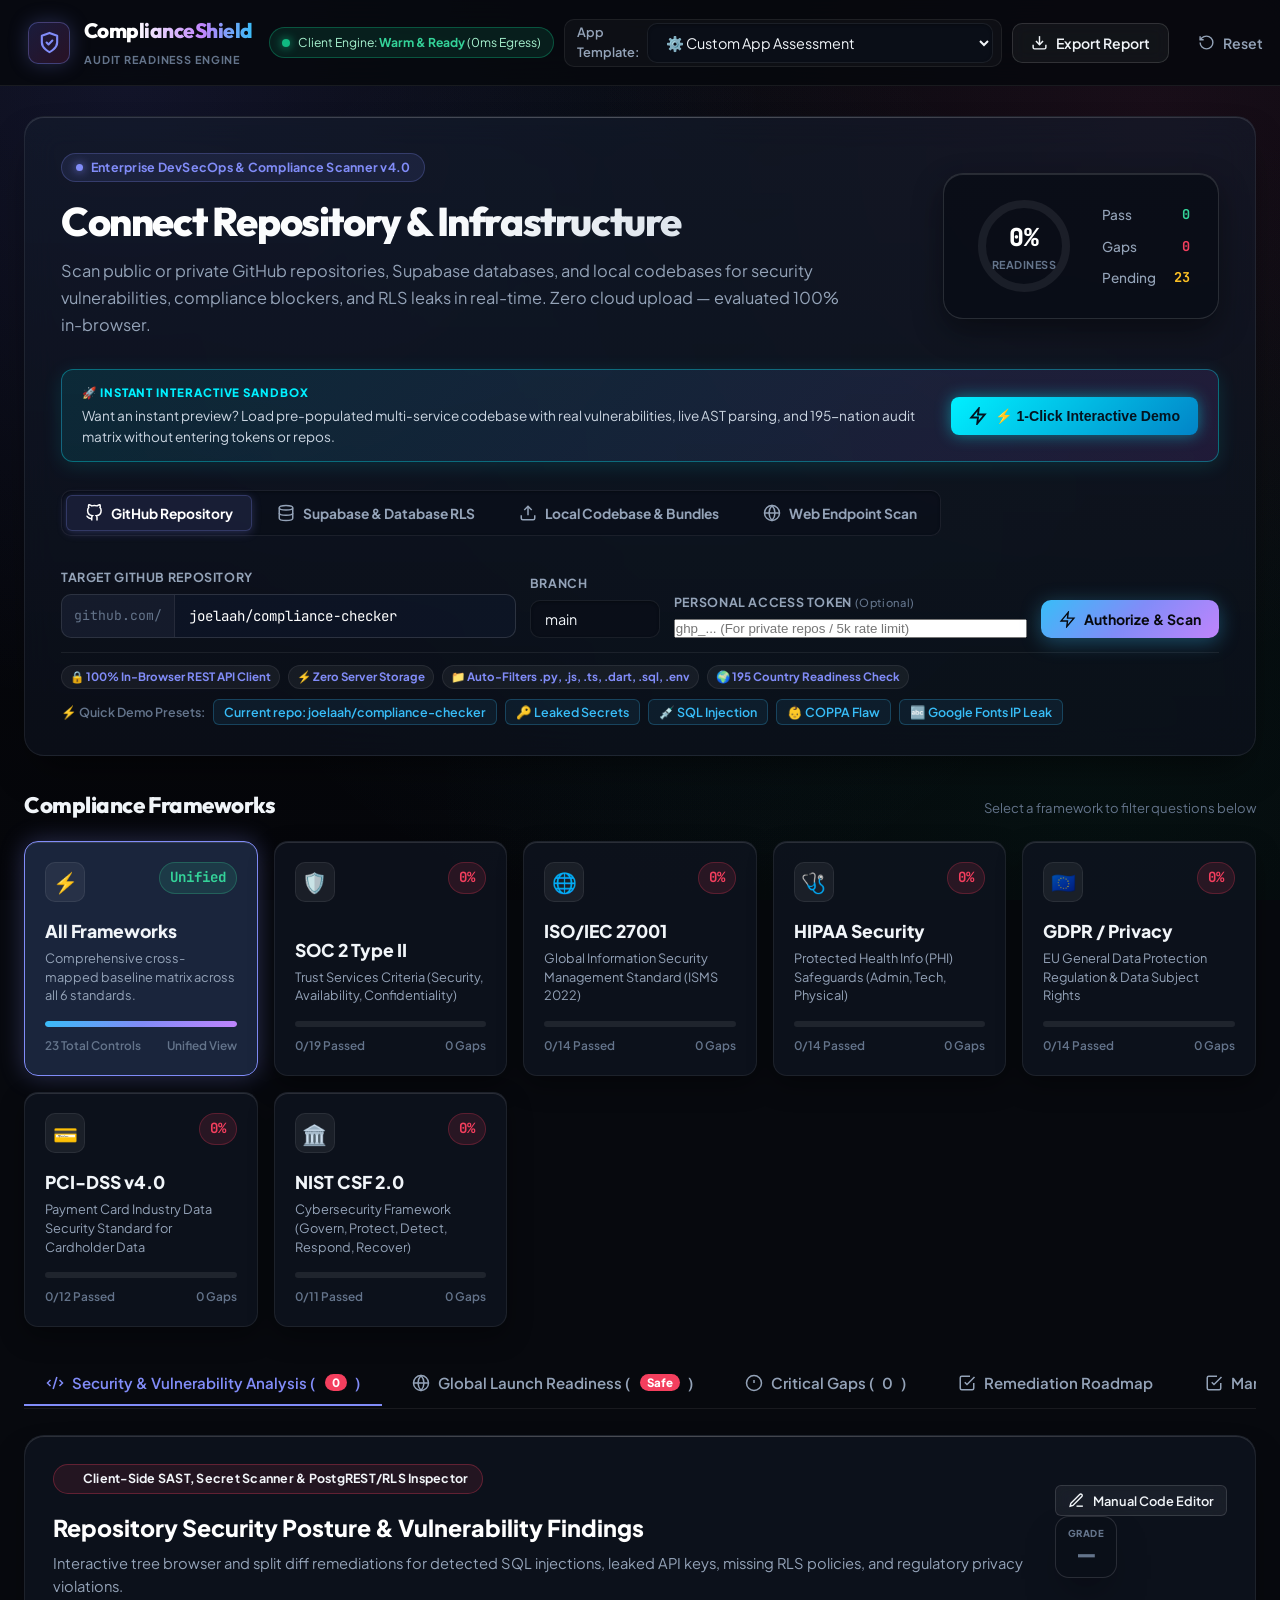
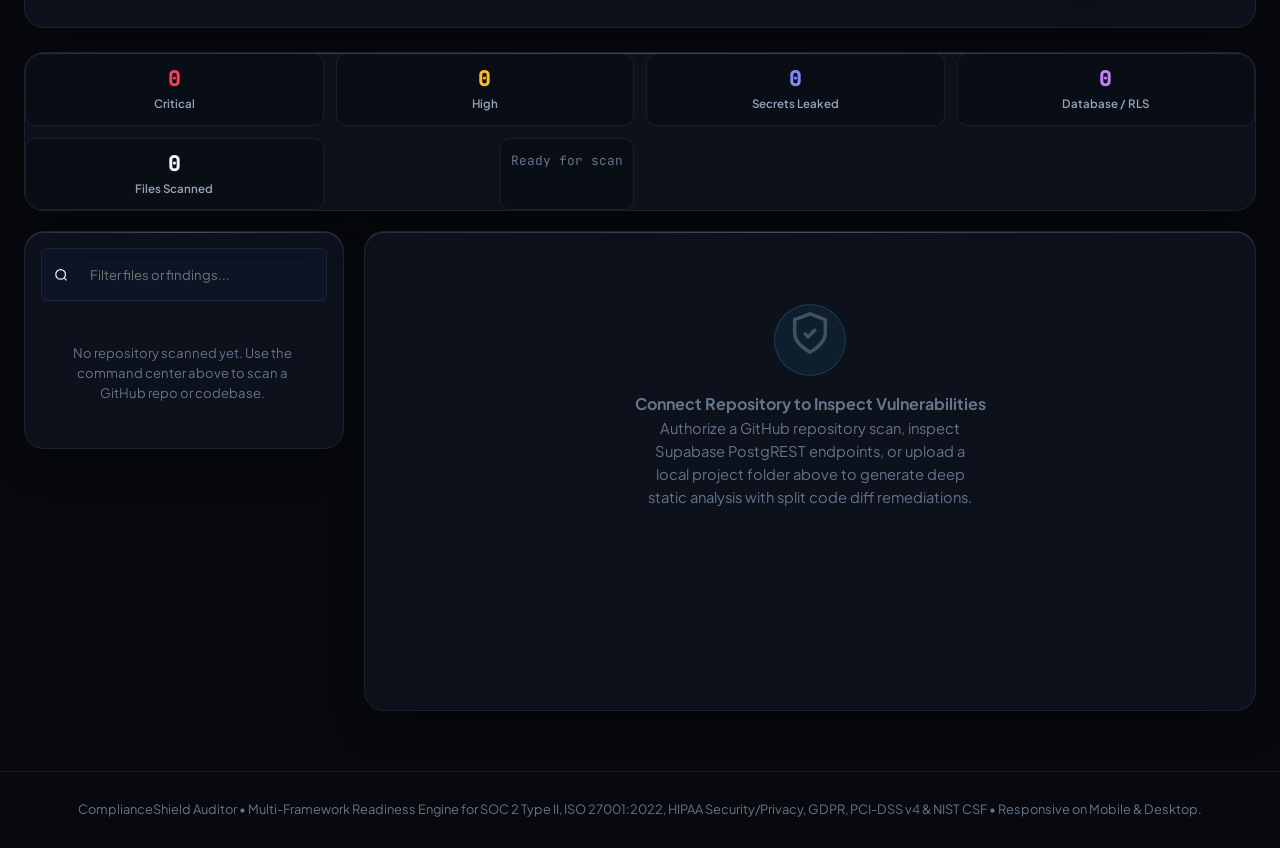
==== commit 1db429b6: "feat: add 1-click interactive demo sandbox and engine readiness indicators" ====
--- a/index.html
+++ b/index.html
@@ -9,8 +9,13 @@
   <link rel="preconnect" href="https://fonts.gstatic.com" crossorigin>
   <link href="https://fonts.googleapis.com/css2?family=Outfit:wght@500;600;700;800;900&family=Plus+Jakarta+Sans:wght@400;500;600;700;800&family=JetBrains+Mono:wght@400;500;600&display=swap" rel="stylesheet">
   <link rel="stylesheet" href="styles.css?v=3.0">
+  <noscript><style>.initial-app-skeleton { display: none !important; }</style></noscript>
 </head>
 <body>
+  <div id="complianceSkeleton" class="initial-app-skeleton" aria-hidden="true">
+    <div class="skeleton-shimmer-bar"></div>
+  </div>
+
   <div class="app-layout">
     <!-- Top Navigation Header -->
     <header class="top-nav" id="topNav">
@@ -29,6 +34,11 @@
 
       <!-- Quick Preset & Meta Controls -->
       <div class="nav-actions">
+        <div class="engine-status-pill" id="engineStatusPill" title="Serverless / In-Browser AST Runtime Engine">
+          <span class="engine-pulse-dot"></span>
+          <span class="engine-status-text">Client Engine: <strong class="engine-status-state">Warm &amp; Ready</strong> (0ms Egress)</span>
+        </div>
+
         <div class="preset-dropdown-wrapper">
           <label for="samplePreset" class="preset-label">App Template:</label>
           <select id="samplePreset" class="custom-select">
@@ -39,7 +49,6 @@
             <option value="consumer">🌍 Global Consumer Web App (GDPR Focus)</option>
           </select>
         </div>
-
 
         <button id="btnExportReport" class="btn btn-secondary btn-icon" title="Export Audit Report">
           <svg viewBox="0 0 24 24" fill="none" stroke="currentColor" stroke-width="2"><path d="M21 15v4a2 2 0 0 1-2 2H5a2 2 0 0 1-2-2v-4"/><polyline points="7 10 12 15 17 10"/><line x1="12" y1="15" x2="12" y2="3"/></svg>
@@ -95,6 +104,18 @@
               </div>
             </div>
           </div>
+        </div>
+
+        <!-- Hero 1-Click Sandbox Demo Callout -->
+        <div class="hero-demo-callout">
+          <div class="hero-demo-info">
+            <span class="hero-demo-badge">🚀 Instant Interactive Sandbox</span>
+            <span class="hero-demo-desc">Want an instant preview? Load pre-populated multi-service codebase with real vulnerabilities, live AST parsing, and 195-nation audit matrix without entering tokens or repos.</span>
+          </div>
+          <button type="button" class="btn-demo-action" id="btnLaunch1ClickDemo" title="Load Pre-populated Multi-File Demo Sandbox">
+            <svg viewBox="0 0 24 24" fill="none" stroke="currentColor" stroke-width="2.5" width="18" height="18"><polygon points="13 2 3 14 12 14 11 22 21 10 12 10 13 2"/></svg>
+            <span>⚡ 1-Click Interactive Demo</span>
+          </button>
         </div>
 
         <!-- Scanner Mode Tabs -->
@@ -150,7 +171,12 @@
               <span class="badge-pill">🌍 195 Country Readiness Check</span>
             </div>
             <div class="meta-shortcuts-row">
-              <button type="button" class="preset-link-btn" id="btnSampleRepoJoe">⚡ Current repo: joelaah/compliance-checker</button>
+              <span style="font-size: 0.78rem; color: var(--text-muted); font-weight: 600;">⚡ Quick Demo Presets:</span>
+              <button type="button" class="preset-link-btn" id="btnSampleRepoJoe">Current repo: joelaah/compliance-checker</button>
+              <button type="button" class="preset-link-btn" id="btnQuickDemoSecrets">🔑 Leaked Secrets</button>
+              <button type="button" class="preset-link-btn" id="btnQuickDemoSqli">💉 SQL Injection</button>
+              <button type="button" class="preset-link-btn" id="btnQuickDemoCoppa">👶 COPPA Flaw</button>
+              <button type="button" class="preset-link-btn" id="btnQuickDemoFonts">🔤 Google Fonts IP Leak</button>
             </div>
           </div>
         </div>
--- a/styles.css
+++ b/styles.css
@@ -3149,3 +3149,161 @@
   font-weight: 800 !important;
 }
 
+/* ==========================================================================
+   Cold-Start & Loading Skeleton & Serverless Wake-up Indicator
+   ========================================================================== */
+.initial-app-skeleton {
+  position: fixed;
+  top: 0;
+  left: 0;
+  width: 100vw;
+  height: 3px;
+  z-index: 99999;
+  background: rgba(0, 240, 255, 0.15);
+  overflow: hidden;
+  transition: opacity 0.4s ease, visibility 0.4s ease;
+}
+
+.initial-app-skeleton.loaded {
+  opacity: 0;
+  visibility: hidden;
+  pointer-events: none;
+}
+
+@media (scripting: none) {
+  .initial-app-skeleton {
+    display: none !important;
+  }
+}
+
+.skeleton-shimmer-bar {
+  width: 100%;
+  height: 100%;
+  background: linear-gradient(90deg, transparent, var(--cyan, #00f0ff), #a855f7, transparent);
+  animation: skeletonScan 1.6s infinite ease-in-out;
+}
+
+@keyframes skeletonScan {
+  0% { transform: translateX(-100%); }
+  100% { transform: translateX(100%); }
+}
+
+.engine-status-pill {
+  display: inline-flex;
+  align-items: center;
+  gap: 8px;
+  background: rgba(16, 185, 129, 0.12);
+  border: 1px solid rgba(16, 185, 129, 0.35);
+  border-radius: 999px;
+  padding: 5px 12px;
+  font-size: 0.76rem;
+  color: #a7f3d0;
+  white-space: nowrap;
+}
+
+.engine-pulse-dot {
+  width: 8px;
+  height: 8px;
+  border-radius: 50%;
+  background: #10b981;
+  box-shadow: 0 0 10px #10b981;
+  animation: pulseBeacon 2s infinite ease-in-out;
+}
+
+@keyframes pulseBeacon {
+  0%, 100% { opacity: 1; transform: scale(1); }
+  50% { opacity: 0.4; transform: scale(0.85); }
+}
+
+.engine-status-state {
+  color: #34d399;
+  font-weight: 700;
+}
+
+/* Hero 1-Click Sandbox Demo Callout */
+.hero-demo-callout {
+  display: flex;
+  align-items: center;
+  justify-content: space-between;
+  gap: 16px;
+  background: linear-gradient(135deg, rgba(0, 240, 255, 0.1) 0%, rgba(168, 85, 247, 0.12) 100%);
+  border: 1px solid rgba(0, 240, 255, 0.35);
+  border-radius: 12px;
+  padding: 14px 20px;
+  margin-top: 18px;
+  margin-bottom: 8px;
+  box-shadow: 0 4px 20px rgba(0, 240, 255, 0.12);
+}
+
+.hero-demo-info {
+  display: flex;
+  flex-direction: column;
+  gap: 3px;
+}
+
+.hero-demo-badge {
+  display: inline-flex;
+  align-items: center;
+  gap: 6px;
+  font-size: 0.72rem;
+  font-weight: 800;
+  letter-spacing: 0.08em;
+  text-transform: uppercase;
+  color: #00f0ff;
+}
+
+.hero-demo-desc {
+  font-size: 0.85rem;
+  color: #cbd5e1;
+}
+
+.btn-demo-action {
+  display: inline-flex;
+  align-items: center;
+  gap: 8px;
+  padding: 10px 18px;
+  background: linear-gradient(135deg, #00f0ff, #0284c7);
+  color: #04131f;
+  font-weight: 700;
+  font-size: 0.88rem;
+  border: none;
+  border-radius: 8px;
+  cursor: pointer;
+  box-shadow: 0 0 16px rgba(0, 240, 255, 0.45);
+  transition: all 0.25s ease;
+  white-space: nowrap;
+}
+
+.btn-demo-action:hover {
+  transform: translateY(-2px);
+  box-shadow: 0 0 24px rgba(0, 240, 255, 0.7);
+  filter: brightness(1.1);
+}
+
+.quick-demo-chips {
+  display: flex;
+  align-items: center;
+  gap: 8px;
+  flex-wrap: wrap;
+  margin-top: 10px;
+}
+
+.quick-demo-chip {
+  background: rgba(255, 255, 255, 0.06);
+  border: 1px solid rgba(255, 255, 255, 0.15);
+  color: #cbd5e1;
+  border-radius: 6px;
+  padding: 4px 10px;
+  font-size: 0.78rem;
+  font-weight: 500;
+  cursor: pointer;
+  transition: all 0.2s ease;
+}
+
+.quick-demo-chip:hover {
+  background: rgba(0, 240, 255, 0.15);
+  border-color: rgba(0, 240, 255, 0.4);
+  color: #ffffff;
+}
+
+
